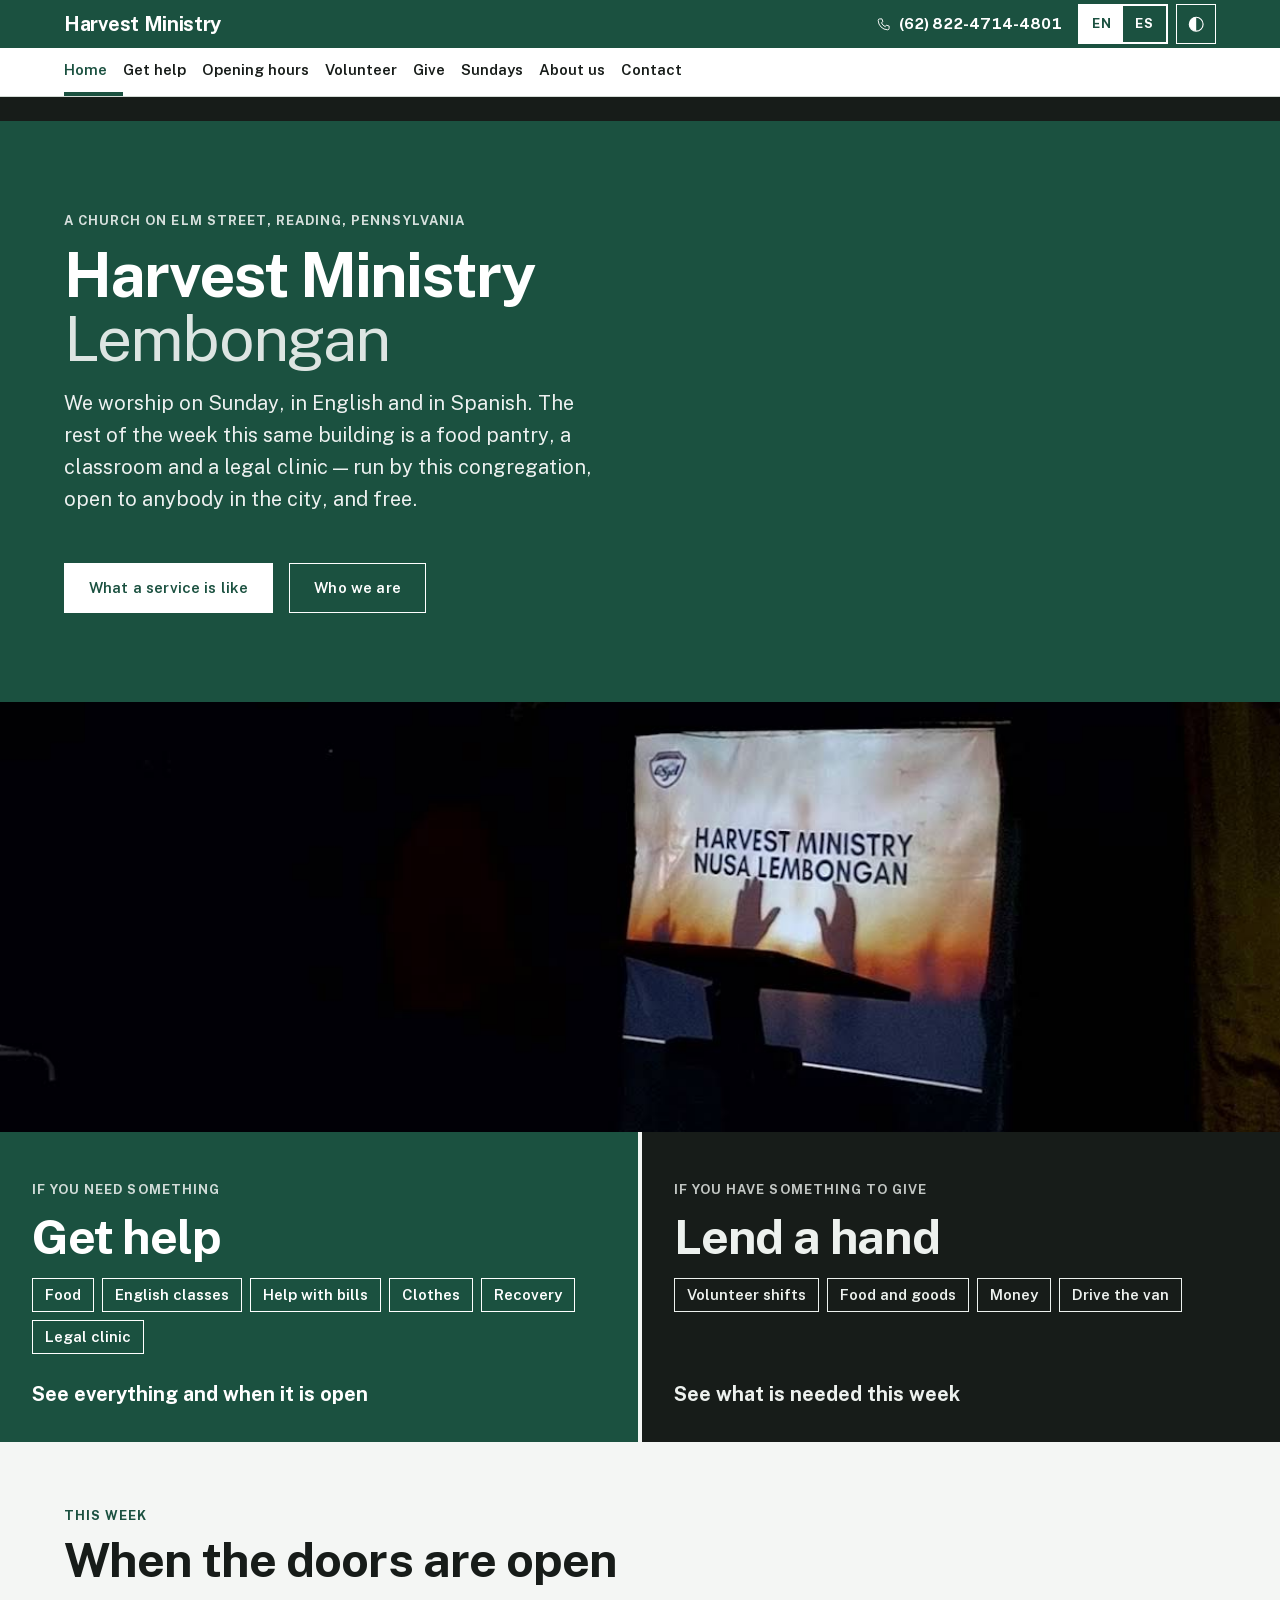
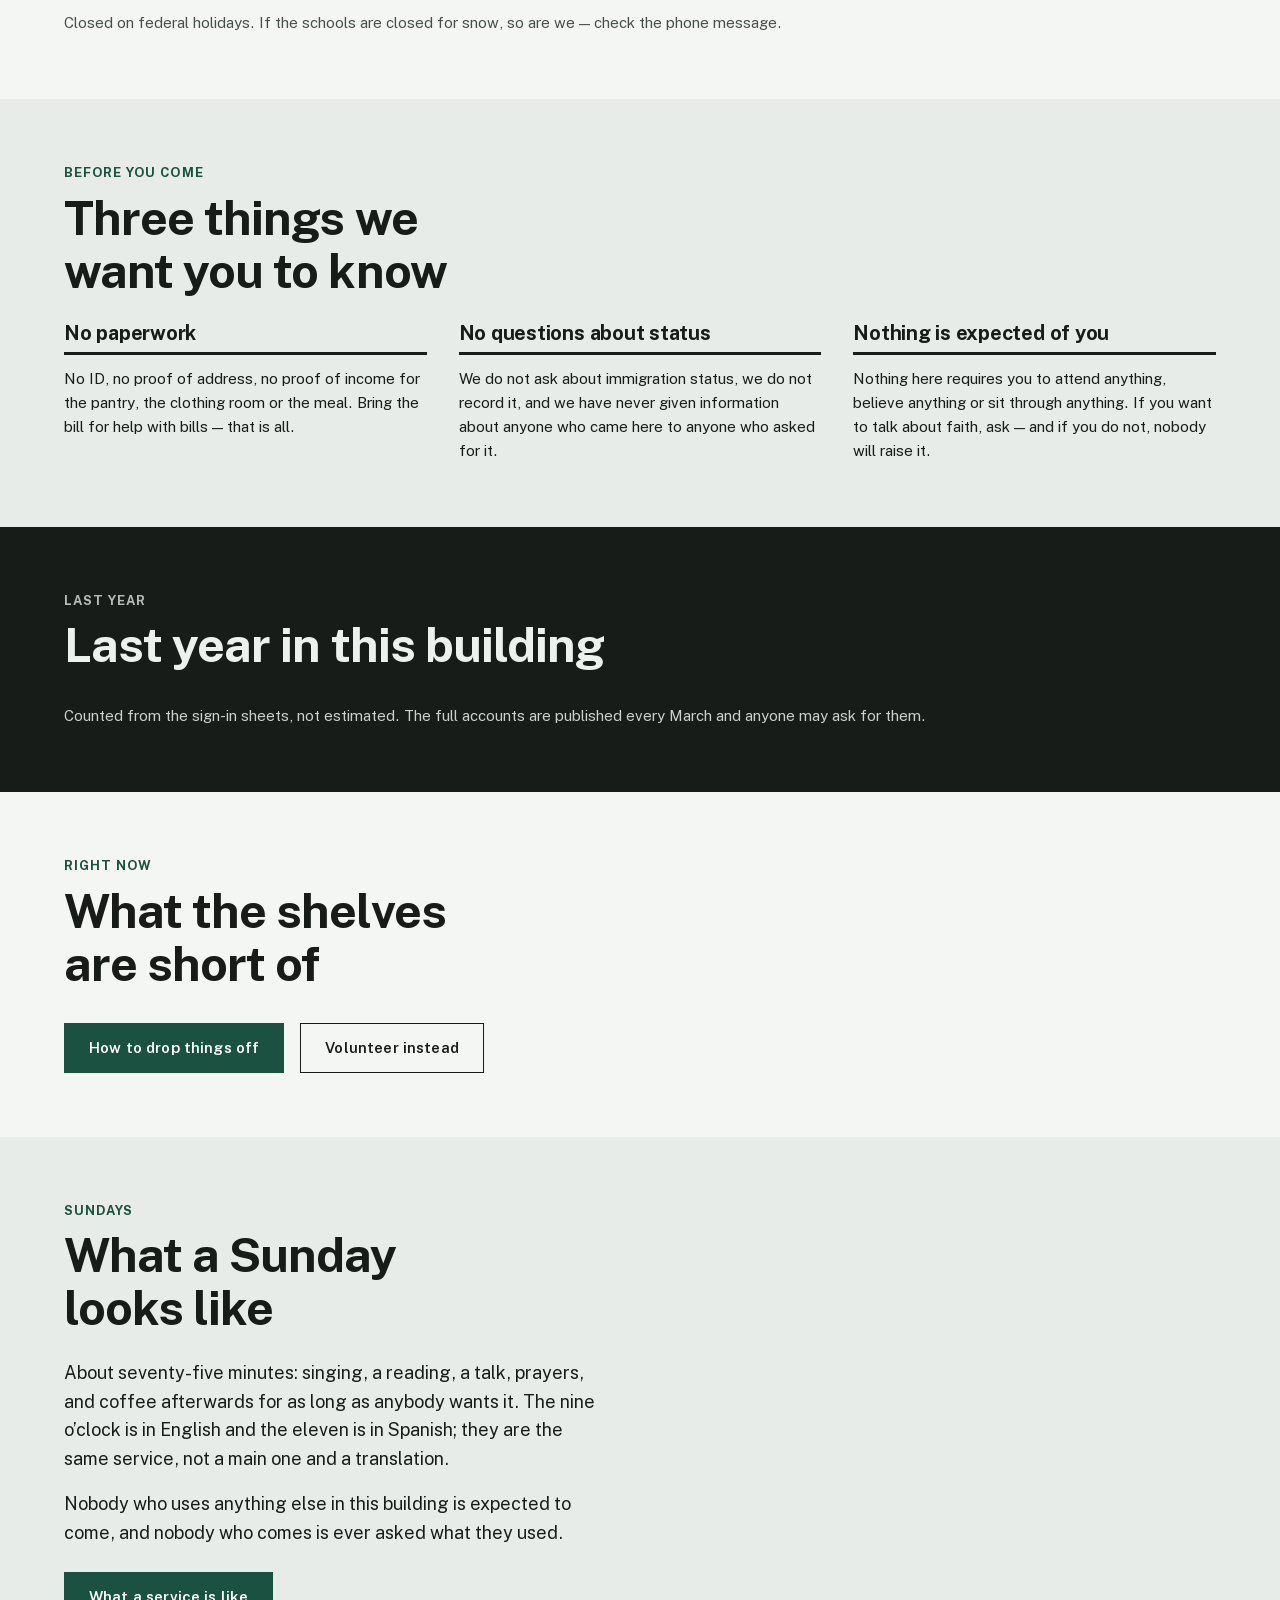
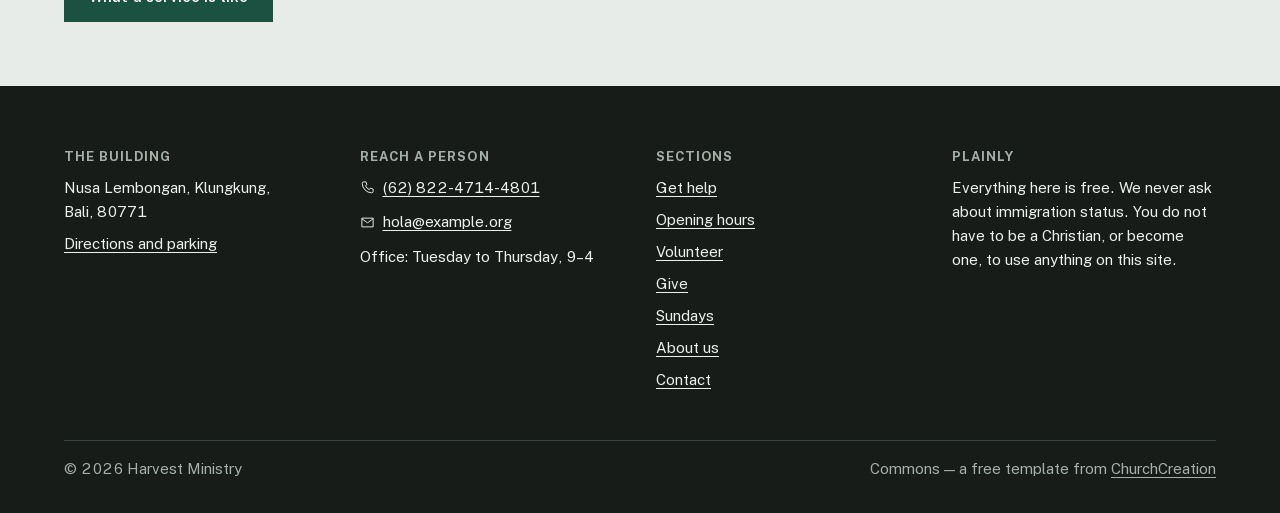
==== index.html @ 999eda3f "Add files via upload" ====
<!doctype html>
<html lang="en">
<head>
<meta charset="utf-8">
<meta name="viewport" content="width=device-width, initial-scale=1">
<title>Harvest Ministry, Reading PA — worship in Bahasa and English, and open all week</title>
<meta name="description" content="**A church in Nusa Lembongan, Bali, Indonesia.** Worship every Sunday at **8:00 PM**, in **Indonesian and English**. Throughout the week, we offer **English classes for children in Nusa Penida, recovery support, and emergency assistance**. **Who you are, where you come from, and whatever your background may be, you are welcome here. There are no labels, no judgments, and no barriers. Everyone is welcome.** ">

<link rel="preload" href="./core/fonts/publicsans-var.woff2" as="font" type="font/woff2" crossorigin>
<link rel="stylesheet" href="./core/css/fonts.css">
<link rel="stylesheet" href="./core/css/tokens.css">
<link rel="stylesheet" href="./core/css/civic.css">
<link rel="stylesheet" href="./core/css/base.css">
<link rel="stylesheet" href="./core/css/components.css">
<link rel="stylesheet" href="./core/css/motion.css">
<link rel="stylesheet" href="assets/template.css">

<script type="module">
  const t = localStorage.getItem('theme');
  if (t) document.documentElement.dataset.theme = t;
  const l = localStorage.getItem('lang');
  if (l) document.documentElement.lang = l;
</script>
</head>

<body>
<a class="skip-link" href="#main" data-en="Skip to content" data-es="Ir al contenido">Skip to content</a>
<svg class="icon-sprite" aria-hidden="true" focusable="false" width="0" height="0">
  <symbol id="i-contrast" viewBox="0 0 24 24"><circle cx="12" cy="12" r="9"/><path d="M12 3a9 9 0 0 0 0 18Z" fill="currentColor" stroke="none"/></symbol>
  <symbol id="i-menu" viewBox="0 0 24 24"><path d="M3 6h18M3 12h18M3 18h18"/></symbol>
  <symbol id="i-close" viewBox="0 0 24 24"><path d="M5 5l14 14M19 5L5 19"/></symbol>
  <symbol id="i-arrow-right" viewBox="0 0 24 24"><path d="M3 12h16M13 6l6 6-6 6"/></symbol>
  <symbol id="i-arrow-up-right" viewBox="0 0 24 24"><path d="M6 18L18 6M8 6h10v10"/></symbol>
  <symbol id="i-chevron-down" viewBox="0 0 24 24"><path d="M4 9l8 7 8-7"/></symbol>
  <symbol id="i-external" viewBox="0 0 24 24"><path d="M14 4h6v6M20 4L11 13M18 14v6H4V6h6"/></symbol>
  <symbol id="i-pin" viewBox="0 0 24 24"><path d="M12 21s7-6.4 7-11a7 7 0 1 0-14 0c0 4.6 7 11 7 11Z"/><circle cx="12" cy="10" r="2.5"/></symbol>
  <symbol id="i-phone" viewBox="0 0 24 24"><path d="M6 3h3.5L11 7.5 8.6 9.2a12.5 12.5 0 0 0 6.2 6.2L16.5 13l4.5 1.5V18a2.5 2.5 0 0 1-2.5 2.5A15.5 15.5 0 0 1 3.5 5.5 2.5 2.5 0 0 1 6 3Z"/></symbol>
  <symbol id="i-mail" viewBox="0 0 24 24"><path d="M3 5h18v14H3zM3 6l9 6.5L21 6"/></symbol>
  <symbol id="i-clock" viewBox="0 0 24 24"><circle cx="12" cy="12" r="9"/><path d="M12 6.5V12l4 2.5"/></symbol>
  <symbol id="i-calendar" viewBox="0 0 24 24"><path d="M4 6h16v15H4zM4 10.5h16M8.5 3v4M15.5 3v4"/></symbol>
  <symbol id="i-print" viewBox="0 0 24 24"><path d="M7 8V3h10v5M4 8h16v8h-3M7 16H4M7 13h10v8H7z"/></symbol>
  <symbol id="i-play" viewBox="0 0 24 24"><path d="M7 4l13 8-13 8Z"/></symbol>
  <symbol id="i-download" viewBox="0 0 24 24"><path d="M12 3v12M7 11l5 5 5-5M3 21h18"/></symbol>
  <symbol id="i-coin" viewBox="0 0 24 24"><path d="M2.5 7h19v10h-19z"/><circle cx="12" cy="12" r="2.6"/><path d="M5.5 7v10M18.5 7v10"/></symbol>
  <symbol id="i-book" viewBox="0 0 24 24"><path d="M12 6v15M12 6a5 5 0 0 0-5-3H3v15h4a5 5 0 0 1 5 3 5 5 0 0 1 5-3h4V3h-4a5 5 0 0 0-5 3Z"/></symbol>
  <symbol id="i-note" viewBox="0 0 24 24"><path d="M9 17V4l11-2v13"/><ellipse cx="6" cy="17.5" rx="3" ry="2.5"/><ellipse cx="17" cy="15.5" rx="3" ry="2.5"/></symbol>
</svg>

<!-- ── The masthead ──────────────────────────────────────────────────────
     A painted sign in two tiers. The top one is the building — name, phone,
     language. A phone number in the header is not decoration here: a lot of
     the people this church serves would rather ring than read. -->
<header class="masthead">
  <div class="masthead__bar">
    <div class="frame">
      <a class="masthead__name" href="index.html" data-church="name">Commons Church</a>
      <div class="masthead__tools">
        <a class="masthead__phone" href="#" data-church-href="@tel">
          <svg class="icon" aria-hidden="true" focusable="false"><use href="#i-phone"/></svg><span data-church="phone">&nbsp;</span>
        </a>
        <div class="lang-toggle" role="group" aria-label="Language / Idioma">
          <button type="button" data-lang="en" aria-pressed="true">EN</button>
          <button type="button" data-lang="es" aria-pressed="false">ES</button>
        </div>
        <button class="theme-toggle" type="button" aria-label="Switch theme"><svg class="icon" aria-hidden="true" focusable="false"><use href="#i-contrast"/></svg></button>
      </div>
    </div>
  </div>

  <nav class="wayfinder" aria-label="Sections">
    <div class="frame">
      <button class="wayfinder-toggle" type="button" aria-expanded="false">
        <svg class="icon icon--menu" aria-hidden="true" focusable="false"><use href="#i-menu"/></svg><svg class="icon icon--close" aria-hidden="true" focusable="false"><use href="#i-close"/></svg>
        <span data-en="Menu" data-es="Menú">Menu</span>
      </button>
      <ul>
        <li><a href="index.html" data-en="Home" data-es="Inicio">Home</a></li>
        <li><a href="help.html" data-en="Get help" data-es="Buscar ayuda">Get help</a></li>
        <li><a href="timetable.html" data-en="Opening hours" data-es="Horarios">Opening hours</a></li>
        <li><a href="volunteer.html" data-en="Volunteer" data-es="Voluntariado">Volunteer</a></li>
        <li><a href="give.html" data-en="Give" data-es="Donar">Give</a></li>
        <li><a href="sundays.html" data-en="Sundays" data-es="Domingos">Sundays</a></li>
        <li><a href="about.html" data-en="About us" data-es="Sobre nosotros">About us</a></li>
        <li><a href="contact.html" data-en="Contact" data-es="Contacto">Contact</a></li>
      </ul>
    </div>
  </nav>
</header>

<!-- The live board: what is open, right now, in the church's own timezone. -->
<div class="status">
  <div class="frame" data-status></div>
</div>

<main id="main">

  <!-- ── The board at the gate ────────────────────────────────────────────
       The name, where it is, and when it worships, at the size of a painted
       sign. Both languages are shown at once rather than one behind a switch:
       a bilingual congregation's board carries both names, and setting the
       second at 70% would be a statement about whose church it is. -->
  <section class="noticeboard">
    <div class="frame">
      <div class="noticeboard__say">
      <p class="noticeboard__kicker" data-en="A church on Elm Street, Reading, Pennsylvania" data-es="Una iglesia en Elm Street, Reading, Pensilvania">A church on Elm Street, Reading, Pennsylvania</p>
      <h1 class="noticeboard__name">
        <span data-church="name">Commons Church</span>
        <span class="noticeboard__also" data-church="nameEs">Iglesia Commons</span>
      </h1>
      <p class="noticeboard__where" data-en="We worship on Sunday, in English and in Spanish. The rest of the week this same building is a food pantry, a classroom and a legal clinic — run by this congregation, open to anybody in the city, and free." data-es="Adoramos los domingos, en inglés y en español. El resto de la semana este mismo edificio es una despensa, un aula y una clínica legal: a cargo de esta congregación, abierto a cualquier persona de la ciudad y gratuito.">We worship on Sunday, in English and in Spanish. The rest of the week this same building is a food pantry, a classroom and a legal clinic — run by this congregation, open to anybody in the city, and free.</p>
      <p class="noticeboard__acts row">
        <a class="btn" href="sundays.html" data-en="What a service is like" data-es="Cómo es un culto">What a service is like</a>
        <a class="btn btn--ghost" href="about.html" data-en="Who we are" data-es="Quiénes somos">Who we are</a>
      </p>
      </div>
      <div data-board></div>
    </div>
  </section>

  <!-- The building itself, letterbox, no text over it. It is here because the
       template had no photograph anywhere and read as a government form. -->
  <picture class="frieze">
    <source type="image/avif" srcset="assets/img/frieze.avif">
    <img src="assets/img/frieze.jpg" data-slot="frieze" width="2000" height="520" fetchpriority="high"
         alt="A red-and-white church with a steeple on a town street corner">
  </picture>

  <div class="doorways">
    <a class="door door--help" href="help.html">
      <span class="door__eyebrow" data-en="If you need something" data-es="Si necesita algo">If you need something</span>
      <span class="door__title" data-en="Get help" data-es="Buscar ayuda">Get help</span>
      <ul class="door__list">
        <li data-en="Food" data-es="Comida">Food</li>
        <li data-en="English classes" data-es="Clases de inglés">English classes</li>
        <li data-en="Help with bills" data-es="Ayuda con facturas">Help with bills</li>
        <li data-en="Clothes" data-es="Ropa">Clothes</li>
        <li data-en="Recovery" data-es="Recuperación">Recovery</li>
        <li data-en="Legal clinic" data-es="Clínica legal">Legal clinic</li>
      </ul>
      <span class="door__go" data-en="See everything and when it is open" data-es="Ver todo y sus horarios">See everything and when it is open</span>
    </a>

    <a class="door door--give" href="volunteer.html">
      <span class="door__eyebrow" data-en="If you have something to give" data-es="Si tiene algo que dar">If you have something to give</span>
      <span class="door__title" data-en="Lend a hand" data-es="Echar una mano">Lend a hand</span>
      <ul class="door__list">
        <li data-en="Volunteer shifts" data-es="Turnos de voluntariado">Volunteer shifts</li>
        <li data-en="Food and goods" data-es="Comida y artículos">Food and goods</li>
        <li data-en="Money" data-es="Dinero">Money</li>
        <li data-en="Drive the van" data-es="Conducir la camioneta">Drive the van</li>
      </ul>
      <span class="door__go" data-en="See what is needed this week" data-es="Ver qué se necesita esta semana">See what is needed this week</span>
    </a>
  </div>

  <section class="band" data-reveal>
    <div class="frame">
      <p class="band__label" data-en="This week" data-es="Esta semana">This week</p>
      <h2 class="band__title" data-en="When the doors are open" data-es="Cuándo abrimos">When the doors are open</h2>
      <div data-timetable></div>
      <p style="margin-block-start:var(--s-5);font-size:var(--t-sm);color:var(--fg-muted)"
         data-en="Closed on federal holidays. If the schools are closed for snow, so are we — check the phone message." data-es="Cerrado en días feriados federales. Si las escuelas cierran por nieve, nosotros también; escuche el mensaje del teléfono.">Closed on federal holidays. If the schools are closed for snow, so are we — check the phone message.</p>
    </div>
  </section>

  <section class="band band--tint" data-reveal>
    <div class="frame">
      <p class="band__label" data-en="Before you come" data-es="Antes de venir">Before you come</p>
      <h2 class="band__title" data-en="Three things we want you to know" data-es="Tres cosas que queremos que sepa">Three things we want you to know</h2>
      <div class="plainly">
        <div>
          <h3 data-en="No paperwork" data-es="Sin papeleo">No paperwork</h3>
          <p data-en="No ID, no proof of address, no proof of income for the pantry, the clothing room or the meal. Bring the bill for help with bills — that is all." data-es="Sin identificación, sin comprobante de domicilio ni de ingresos para la despensa, el ropero o la cena. Para ayuda con facturas, traiga la factura; eso es todo.">No ID, no proof of address, no proof of income for the pantry, the clothing room or the meal. Bring the bill for help with bills — that is all.</p>
        </div>
        <div>
          <h3 data-en="No questions about status" data-es="No preguntamos por el estatus">No questions about status</h3>
          <p data-en="We do not ask about immigration status, we do not record it, and we have never given information about anyone who came here to anyone who asked for it." data-es="No preguntamos por el estatus migratorio, no lo registramos y nunca hemos dado información sobre quien viene aquí a nadie que la haya pedido.">We do not ask about immigration status, we do not record it, and we have never given information about anyone who came here to anyone who asked for it.</p>
        </div>
        <div>
          <h3 data-en="Nothing is expected of you" data-es="No se espera nada de usted">Nothing is expected of you</h3>
          <p data-en="Nothing here requires you to attend anything, believe anything or sit through anything. If you want to talk about faith, ask — and if you do not, nobody will raise it." data-es="Nada de esto exige asistir a nada, creer nada ni aguantar nada. Si quiere hablar de fe, pregunte; y si no, nadie lo mencionará.">Nothing here requires you to attend anything, believe anything or sit through anything. If you want to talk about faith, ask — and if you do not, nobody will raise it.</p>
        </div>
      </div>
    </div>
  </section>

  <section class="band band--ink" data-reveal>
    <div class="frame">
      <p class="band__label" data-en="Last year" data-es="El año pasado">Last year</p>
      <h2 class="band__title" data-en="Last year in this building" data-es="El año pasado en este edificio">Last year in this building</h2>
      <div data-impact></div>
      <p style="margin-block-start:var(--s-6);opacity:.85;font-size:var(--t-sm)"
         data-en="Counted from the sign-in sheets, not estimated. The full accounts are published every March and anyone may ask for them." data-es="Contado con las hojas de registro, no estimado. Las cuentas completas se publican cada marzo y cualquiera puede pedirlas.">Counted from the sign-in sheets, not estimated. The full accounts are published every March and anyone may ask for them.</p>
    </div>
  </section>

  <section class="band" data-reveal>
    <div class="frame">
      <p class="band__label" data-en="Right now" data-es="Ahora mismo">Right now</p>
      <h2 class="band__title" data-en="What the shelves are short of" data-es="Lo que falta en los estantes">What the shelves are short of</h2>
      <div data-needs></div>
      <p class="row" style="margin-block-start:var(--s-6)">
        <a class="btn" href="give.html" data-en="How to drop things off" data-es="Cómo entregar donaciones">How to drop things off</a>
        <a class="btn btn--ghost" href="volunteer.html" data-en="Volunteer instead" data-es="Ser voluntario">Volunteer instead</a>
      </p>
    </div>
  </section>

  <section class="band band--tint" data-reveal>
    <div class="frame">
      <div class="helpdesk">
        <div>
          <p class="band__label" data-en="Sundays" data-es="Domingos">Sundays</p>
          <h2 class="band__title" data-en="What a Sunday looks like" data-es="Cómo es un domingo">What a Sunday looks like</h2>
          <p data-en="About seventy-five minutes: singing, a reading, a talk, prayers, and coffee afterwards for as long as anybody wants it. The nine o’clock is in English and the eleven is in Spanish; they are the same service, not a main one and a translation." data-es="Unos setenta y cinco minutos: cantos, una lectura, una prédica, oraciones y café después, todo el tiempo que haga falta. El de las nueve es en inglés y el de las once en español; son el mismo culto, no uno principal y una traducción.">About seventy-five minutes: singing, a reading, a talk, prayers, and coffee afterwards for as long as anybody wants it. The nine o&rsquo;clock is in English and the eleven is in Spanish; they are the same service, not a main one and a translation.</p>
          <p style="margin-block-start:var(--s-4)" data-en="Nobody who uses anything else in this building is expected to come, and nobody who comes is ever asked what they used." data-es="No se espera que quien usa los demás servicios de este edificio venga, y a quien viene nunca se le pregunta qué servicios usó.">Nobody who uses anything else in this building is expected to come, and nobody who comes is ever asked what they used.</p>
          <p style="margin-block-start:var(--s-5)">
            <a class="btn" href="sundays.html" data-en="What a service is like" data-es="Cómo es un culto">What a service is like</a>
          </p>
        </div>
        <div>
          <div data-services></div>
        </div>
      </div>
    </div>
  </section>

</main>

<footer class="signoff">
  <div class="frame">
    <div class="signoff__grid">
      <div>
        <h2 data-en="The building" data-es="El edificio">The building</h2>
        <p data-church="@address">&nbsp;</p>
        <p style="margin-block-start:var(--s-2)">
          <a class="with-icon" href="#" data-church-href="@maps" data-en="Directions and parking" data-es="Cómo llegar y estacionamiento">Directions and parking</a>
        </p>
      </div>
      <div>
        <h2 data-en="Reach a person" data-es="Hablar con alguien">Reach a person</h2>
        <ul>
          <li><a class="with-icon" href="#" data-church-href="@tel"><svg class="icon" aria-hidden="true" focusable="false"><use href="#i-phone"/></svg><span data-church="phone">&nbsp;</span></a></li>
          <li><a class="with-icon" href="#" data-church-href="@email"><svg class="icon" aria-hidden="true" focusable="false"><use href="#i-mail"/></svg><span data-church="email">&nbsp;</span></a></li>
          <li data-en="Office: Tuesday to Thursday, 9–4" data-es="Oficina: martes a jueves, 9–4">Office: Tuesday to Thursday, 9–4</li>
        </ul>
      </div>
      <div>
        <h2 data-en="Sections" data-es="Secciones">Sections</h2>
        <ul>
          <li><a href="help.html" data-en="Get help" data-es="Buscar ayuda">Get help</a></li>
          <li><a href="timetable.html" data-en="Opening hours" data-es="Horarios">Opening hours</a></li>
          <li><a href="volunteer.html" data-en="Volunteer" data-es="Voluntariado">Volunteer</a></li>
          <li><a href="give.html" data-en="Give" data-es="Donar">Give</a></li>
          <li><a href="sundays.html" data-en="Sundays" data-es="Domingos">Sundays</a></li>
          <li><a href="about.html" data-en="About us" data-es="Sobre nosotros">About us</a></li>
          <li><a href="contact.html" data-en="Contact" data-es="Contacto">Contact</a></li>
        </ul>
      </div>
      <div>
        <h2 data-en="Plainly" data-es="Con claridad">Plainly</h2>
        <p data-en="Everything here is free. We never ask about immigration status. You do not have to be a Christian, or become one, to use anything on this site." data-es="Todo aquí es gratuito. Nunca preguntamos por el estatus migratorio. No hace falta ser cristiano, ni llegar a serlo, para usar nada de lo que ofrecemos.">Everything here is free. We never ask about immigration status. You do not have to be a Christian, or become one, to use anything on this site.</p>
      </div>
    </div>

    <p class="signoff__note">
      <span>&copy; <span data-church="@year">2026</span> <span data-church="name">&nbsp;</span></span>
      <span>Commons — <span data-en="a free template from" data-es="una plantilla gratuita de">a free template from</span>
        <a href="https://churchcreation.com/templates/commons/">ChurchCreation</a></span>
    </p>
  </div>
</footer>

<script type="module">
  import { loadConfig, hydrate } from './core/js/config.js';
  import { injectSchema } from './core/js/schema.js';
  import { initTheme, initCurrentPage } from './core/js/ui.js';
  import { initReveal } from './core/js/reveal.js';
  import { initCommons } from './assets/commons.js';

  const config = await loadConfig();
  hydrate(config);
  injectSchema(config);
  initTheme();
  initCurrentPage('.wayfinder a');
  initCommons(config);
  initReveal();
</script>
</body>
</html>
---- core/css/fonts.css ----
/* Self-hosted Latin subsets — no CDN, no third-party request, no tracking.
   EB Garamond · Vollkorn · Archivo Narrow · Public Sans · Libre Caslon Display · Libre Franklin · Bitter · Source Sans 3 · Cormorant Garamond · Cinzel · Newsreader · Instrument Serif — all SIL OFL 1.1.
   Regenerate with: node build/fetch-fonts.mjs */

@font-face {
  font-family: "Public Sans";
  font-style: normal;
  font-weight: 400 700;
  font-display: swap;
  src: url("../fonts/publicsans-var.woff2") format("woff2");
  unicode-range: U+0000-00FF, U+0131, U+0152-0153, U+02BB-02BC, U+02C6, U+02DA,
    U+02DC, U+0304, U+0308, U+0329, U+2000-206F, U+2074, U+20AC, U+2122, U+2191,
    U+2193, U+2212, U+2215, U+FEFF, U+FFFD;
}
---- core/css/tokens.css ----
/* ═══════════════════════════════════════════════════════════════════════════
   TOKENS — the whole design system's vocabulary.

   Every template reads from these. A family stylesheet (families/*.css) may
   override the type and neutral tokens; nothing else should.

   Colour comes from church materials — pigment, glass, gold leaf, lead came —
   not from a UI kit. There are no gradients in this system, anywhere.
   ═══════════════════════════════════════════════════════════════════════════ */

:root {
  /* ── The liturgical five ────────────────────────────────────────────────
     Canonical colours of the Western church year. Verified against the
     Episcopal Church and USCCB guidance. These are the accent set; a
     non-liturgical template simply uses one of them as a static brand colour. */
  --lit-violet:  #5B3E7E;  /* Advent, Lent                      */
  --lit-sarum:   #2E4A7D;  /* Advent, where Sarum use is kept   */
  --lit-gold:    #74580E;  /* Christmas, Easter (white & gold)  */
  --lit-green:   #3D6647;  /* Ordinary Time, Epiphany           */
  --lit-oxblood: #93251F;  /* Holy Week, Pentecost, martyrs     */
  --lit-unbleached: #B8A98C; /* Lenten array, where used        */

  /* ── Neutrals ───────────────────────────────────────────────────────────
     Biased toward violet so they read as chosen rather than inherited.
     Named for what they are: limewashed plaster and the lead came of a window. */
  --plaster-100: #F6F5F8;
  --plaster-200: #EDEBF0;
  --plaster-300: #E1DEE6;
  --plaster-400: #C9C5D1;
  --lead-600:    #66626F;
  --lead-700:    #403C49;
  --lead-800:    #201D26;
  --lead-900:    #16141A;
  --ink:         #1C1A20;

  /* ── Semantic surface tokens (theme-aware; see below) ───────────────── */
  --bg:          var(--plaster-200);
  --bg-raised:   #FFFFFF;
  --bg-sunken:   var(--plaster-300);
  --fg:          var(--ink);
  --fg-muted:    var(--lead-600);
  --line:        var(--plaster-400);
  --line-strong: var(--lead-700);

  /* ── The inverted ground ────────────────────────────────────────────────
     A page that never changes ground reads as one long band however well it is
     set. These are the tokens a family uses to cut a section against the rest
     of the page — and each family picks its own values, because a black band
     is right for a broadside and wrong for a psalter. Naming them here is what
     lets the section variants be written once. */
  --bg-invert:     var(--lead-900);
  --fg-invert:     var(--plaster-100);
  --line-invert:   #3A3543;
  --muted-invert:  #A9A3B4;

  /* ── Accent ─────────────────────────────────────────────────────────────
     `--accent` is the single colour a template themes on. In liturgical
     templates liturgy.css rewrites it per season; elsewhere the family sets it. */
  --accent:      var(--lit-green);
  --accent-fg:   #FFFFFF;   /* text on an --accent ground */
  --accent-weak: color-mix(in srgb, var(--accent) 10%, var(--bg));

  /* ── Type ───────────────────────────────────────────────────────────────
     Families override --font-display and --font-body. --font-ui is Public Sans
     everywhere: labels, buttons, tabular data. */
  --font-display: "EB Garamond", Georgia, "Times New Roman", serif;
  --font-body:    "EB Garamond", Georgia, "Times New Roman", serif;
  --font-ui:      "Public Sans", ui-sans-serif, -apple-system, "Segoe UI", sans-serif;
  --font-mono:    ui-monospace, "SF Mono", SFMono-Regular, Menlo, monospace;

  /* Modular scale, 1.25 (major third). Fluid where it earns it. */
  --t-xs:   0.78rem;
  --t-sm:   0.875rem;
  --t-base: 1.0625rem;
  --t-md:   1.2rem;
  --t-lg:   clamp(1.35rem, 1.1rem + 1vw,   1.65rem);
  --t-xl:   clamp(1.7rem,  1.3rem + 1.8vw, 2.3rem);
  --t-2xl:  clamp(2.1rem,  1.5rem + 2.8vw, 3.1rem);
  --t-3xl:  clamp(2.6rem,  1.7rem + 4.2vw, 4.4rem);

  --leading-tight: 1.12;
  --leading-snug:  1.34;
  --leading-body:  1.62;

  --tracking-label: 0.14em;

  /* ── Space — 4px base, named by use not by number ──────────────────── */
  --s-1:  0.25rem;
  --s-2:  0.5rem;
  --s-3:  0.75rem;
  --s-4:  1rem;
  --s-5:  1.5rem;
  --s-6:  2rem;
  --s-7:  3rem;
  --s-8:  4rem;
  --s-9:  6rem;
  --s-10: 8rem;

  /* ── Measure & page ─────────────────────────────────────────────────── */
  --measure:      36rem;   /* ~66 characters at --t-base */
  --measure-wide: 52rem;
  --page:         72rem;
  --gutter:       clamp(1.25rem, 5vw, 3rem);

  /* ── Form ───────────────────────────────────────────────────────────────
     Radii are near-zero by default: stained glass and letterpress have hard
     edges. --radius-arch is the one exception and it is a real arch, not a
     rounded corner — families opt into a Romanesque or Gothic profile. */
  --radius:       2px;
  --radius-arch:  50% 50% var(--radius) var(--radius) / 42% 42% 0 0;

  --border:       1px solid var(--line);
  --border-strong: 1px solid var(--line-strong);

  /* Shadow is used for elevation only, never for decoration. */
  --shadow: 0 1px 2px color-mix(in srgb, var(--ink) 8%, transparent);

  --focus: 2px solid var(--accent);
  --focus-offset: 3px;

  --transition: 180ms cubic-bezier(0.4, 0, 0.2, 1);
}

/* ── Dark theme ─────────────────────────────────────────────────────────────
   Not an inversion. The ground becomes lead came and the liturgical colours
   are lifted to hold their hue against it; --accent-fg flips to near-black so
   text on a gold or green ground stays legible. */
@media (prefers-color-scheme: dark) {
  :root {
    --bg:          var(--lead-900);
    --bg-raised:   var(--lead-800);
    --bg-sunken:   #100E14;
    --fg:          #E7E4EC;
    --fg-muted:    #948FA0;
    --line:        #332E3C;
    --line-strong: #4B4456;

    --lit-violet:  #9A7BC4;
    --lit-sarum:   #6D8FCC;
    --lit-gold:    #D4A93A;
    --lit-green:   #6FA37C;
    --lit-oxblood: #D1584F;
    --lit-unbleached: #CBBB9C;

    --accent-fg:   #14121A;
    --shadow: 0 1px 2px rgb(0 0 0 / 0.5);
  }
}

:root[data-theme="dark"] {
  --bg:          var(--lead-900);
  --bg-raised:   var(--lead-800);
  --bg-sunken:   #100E14;
  --fg:          #E7E4EC;
  --fg-muted:    #948FA0;
  --line:        #332E3C;
  --line-strong: #4B4456;

  --lit-violet:  #9A7BC4;
  --lit-sarum:   #6D8FCC;
  --lit-gold:    #D4A93A;
  --lit-green:   #6FA37C;
  --lit-oxblood: #D1584F;
  --lit-unbleached: #CBBB9C;

  --accent-fg:   #14121A;
  --shadow: 0 1px 2px rgb(0 0 0 / 0.5);
}

:root[data-theme="light"] {
  --bg:          var(--plaster-200);
  --bg-raised:   #FFFFFF;
  --bg-sunken:   var(--plaster-300);
  --fg:          var(--ink);
  --fg-muted:    var(--lead-600);
  --line:        var(--plaster-400);
  --line-strong: var(--lead-700);

  --lit-violet:  #5B3E7E;
  --lit-sarum:   #2E4A7D;
  --lit-gold:    #74580E;
  --lit-green:   #3D6647;
  --lit-oxblood: #93251F;
  --lit-unbleached: #B8A98C;

  --accent-fg:   #FFFFFF;
  --shadow: 0 1px 2px color-mix(in srgb, var(--ink) 8%, transparent);
}
---- core/css/civic.css ----
/* ═══════════════════════════════════════════════════════════════════════════
   FAMILY — CIVIC
   Food banks · ESL · recovery · benevolence · bilingual congregations · schools

   Built from what these churches' websites actually are, not from what a
   church website is assumed to be. Church Community Services in Elkhart, the
   clearest real example, navigates like a social-services agency: Programs ·
   Hours · Resources · Volunteer · Donate · En español — with a complete parallel
   Spanish menu. Watermark runs "Care and Recovery" and "Watermark en Español"
   in its primary nav. Ethos runs a "Care Center / Centro de Cuidado". Capitol
   Hill Baptist puts Accessibility in the nav.

   The first version of this family took that research too far. It concluded
   that WORSHIP HAS A PAGE AND IS NOT THE FRONT PAGE, and shipped a homepage
   that opened on "Get help / Lend a hand", carried no photograph at all, and
   mentioned the church once, near the bottom, under the heading "There is a
   church here too". It was a well-built social-services website. It was not
   recognisably a church, which is fatal for a template that has to be picked
   off a page of thumbnails by someone searching for a church template.

   Corrected premise: this family serves churches whose front door is their
   outreach, so the homepage does BOTH, in this order —

       who we are and when we worship,   (the noticeboard)
       then what is open right now and how to get it,
       in both languages, above the fold.

   The two doorways and the live opening-hours board survive intact; they are
   still the best thing here. They now sit under a church instead of instead
   of one.

   The visual language is CIVIC WAYFINDING — municipal enamel signage, transit
   boards, library and public-health notices. Public Sans throughout (it is
   literally the US federal typeface), solid colour blocks rather than cards,
   status by colour AND by word, and the largest legible type this system has.
   Nothing here is decorative; every block is a sign.

   Explicitly not: the cathedral chrome, the broadside, the bound book, hero
   photographs with scrims, gradients, rounded cards, or the warm off-white
   ground that three of the four families accidentally shared.
   ═══════════════════════════════════════════════════════════════════════════ */

:root {
  /* One face, the whole way down. A public notice is not the place to be
     showing off a second typeface. */
  --font-display: "Public Sans", ui-sans-serif, -apple-system, "Segoe UI", sans-serif;
  --font-body:    "Public Sans", ui-sans-serif, -apple-system, "Segoe UI", sans-serif;

  /* A faintly green-grey ground — the colour of institutional paint and
     enamel signage. Measurably a different hue from the other three families
     (violet stone 264°, bleached paper ~60°, newsprint 40°); this sits at
     ~120°, so no two families read as the same surface. */
  --slate-050: #FFFFFF;
  --slate-100: #F4F6F4;
  --slate-200: #E7ECE8;
  --slate-300: #D3DBD5;
  --slate-700: #46504A;
  --slate-900: #171C19;

  /* Vitreous enamel green — the colour of old street signs and park boards.
     Deep enough to carry white type at any size. */
  --enamel:  #1B5140;
  --signal:  #A3261D;   /* closed, urgent, "do not"          */
  --caution: #7A5300;   /* closing soon, limited, waitlist    */

  --bg:          var(--slate-100);
  --bg-raised:   var(--slate-050);
  --bg-sunken:   var(--slate-200);
  --fg:          var(--slate-900);
  --fg-muted:    var(--slate-700);
  --line:        var(--slate-300);
  --line-strong: var(--slate-900);

  --bg-invert:    var(--slate-900);
  --fg-invert:    #EDF1EE;
  --line-invert:  #3A443E;
  --muted-invert: #A6B0A9;

  --accent:      var(--enamel);
  --accent-fg:   #FFFFFF;

  /* Bigger than the rest of the system, on purpose. This family is read by
     people in a hurry, in a car park, on a cracked phone screen, sometimes in
     their second language. */
  --t-xs:   0.8125rem;
  --t-sm:   0.9375rem;
  --t-base: 1.125rem;
  --t-md:   1.25rem;
  --t-lg:   clamp(1.4rem,  1.15rem + 1vw,   1.75rem);
  --t-xl:   clamp(1.7rem,  1.35rem + 1.6vw, 2.3rem);
  --t-2xl:  clamp(2.1rem,  1.6rem + 2.4vw, 3rem);
  --t-3xl:  clamp(2.5rem,  1.8rem + 3.4vw, 3.9rem);

  --leading-tight: 1.1;
  --leading-snug:  1.32;
  --leading-body:  1.6;
  --tracking-label: 0.08em;

  --measure:      34rem;
  --measure-wide: 48rem;
  --frame:        78rem;     /* wider than the others: this is a board, not a page */
  --gutter:       clamp(1.25rem, 4vw, 3rem);

  /* Signage has square corners and no shadows; it is painted metal. */
  --radius:      0;
  --radius-arch: 0;
  --shadow:      none;

  --hair:   1px solid var(--line);
  --rule:   3px solid var(--fg);
  --border:        var(--hair);
  --border-strong: var(--rule);

  --focus: 3px solid var(--enamel);
  --focus-offset: 2px;
}

@media (prefers-color-scheme: dark) {
  :root {
    --slate-050: #1D231F;
    --slate-100: #141916;
    --slate-200: #101410;
    --slate-300: #333D36;
    --slate-700: #A3ADA6;
    --slate-900: #E9EFEA;

    --bg:          var(--slate-100);
    --bg-raised:   var(--slate-050);
    --bg-sunken:   var(--slate-200);
    --fg:          var(--slate-900);
    --fg-muted:    var(--slate-700);
    --line:        var(--slate-300);
    --line-strong: var(--slate-900);

    --enamel:  #6FBFA0;
    --signal:  #F0796C;
    --caution: #D9A93C;
    --accent-fg: #10150F;

    --bg-invert:    #EDF1EE;
    --fg-invert:    #141916;
    --line-invert:  #C4CEC7;
    --muted-invert: #4B554E;
  }
}

:root[data-theme="dark"] {
  --slate-050: #1D231F;
  --slate-100: #141916;
  --slate-200: #101410;
  --slate-300: #333D36;
  --slate-700: #A3ADA6;
  --slate-900: #E9EFEA;

  --bg:          var(--slate-100);
  --bg-raised:   var(--slate-050);
  --bg-sunken:   var(--slate-200);
  --fg:          var(--slate-900);
  --fg-muted:    var(--slate-700);
  --line:        var(--slate-300);
  --line-strong: var(--slate-900);

  --enamel:  #6FBFA0;
  --signal:  #F0796C;
  --caution: #D9A93C;
  --accent-fg: #10150F;

  --bg-invert:    #EDF1EE;
  --fg-invert:    #141916;
  --line-invert:  #C4CEC7;
  --muted-invert: #4B554E;
}

/* tokens.css declares :root[data-theme="light"] and outranks this file's plain
   :root, so an explicit switch to light has to restate the whole palette. */
:root[data-theme="light"] {
  --slate-050: #FFFFFF;
  --slate-100: #F4F6F4;
  --slate-200: #E7ECE8;
  --slate-300: #D3DBD5;
  --slate-700: #46504A;
  --slate-900: #171C19;

  --bg:          var(--slate-100);
  --bg-raised:   var(--slate-050);
  --bg-sunken:   var(--slate-200);
  --fg:          var(--slate-900);
  --fg-muted:    var(--slate-700);
  --line:        var(--slate-300);
  --line-strong: var(--slate-900);

  --enamel:  #1B5140;
  --signal:  #A3261D;
  --caution: #7A5300;
  --accent-fg: #FFFFFF;

  --bg-invert:    #171C19;
  --fg-invert:    #EDF1EE;
  --line-invert:  #3A443E;
  --muted-invert: #A6B0A9;
}

body { font-variant-numeric: tabular-nums; }

/* ───────────────────────────────────────────────────────────────────────────
   THE FRAME and THE BAND — this family's page skeleton.
   base.css loads after this file, so section rules must be class-qualified.
   ─────────────────────────────────────────────────────────────────────────── */
.frame {
  inline-size: 100%;
  max-inline-size: var(--frame);
  margin-inline: auto;
  padding-inline: var(--gutter);
}
.frame--narrow { max-inline-size: var(--measure-wide); }

.band { padding-block: var(--s-8); }

/* The same rule Plain arrived at the hard way: only two UNPAINTED bands in a
   row share a gap. Anything with its own ground has a visible edge and keeps
   its padding at both ends. */
.band:not(.band--solid):not(.band--ink):not(.band--tint)
  + .band:not(.band--solid):not(.band--ink):not(.band--tint) {
  padding-block-start: 0;
}

.band--tint  { background: var(--bg-sunken); }
.band--solid { background: var(--enamel); color: var(--accent-fg); }
.band--ink   { background: var(--bg-invert); color: var(--fg-invert); }

.band--solid a, .band--ink a { color: inherit; }
.band--solid .band__label { color: inherit; opacity: 0.82; }
.band--ink   .band__label { color: var(--fg-invert); opacity: 0.75; }

.band__label {
  font-size: var(--t-xs);
  font-weight: 700;
  text-transform: uppercase;
  letter-spacing: var(--tracking-label);
  color: var(--enamel);
}
.band__title {
  font-size: var(--t-2xl);
  font-weight: 700;
  letter-spacing: -0.02em;
  margin-block: var(--s-2) var(--s-5);
  max-inline-size: 20ch;
}
.band__lede {
  font-size: var(--t-md);
  color: var(--fg-muted);
  max-inline-size: var(--measure-wide);
  margin-block-end: var(--s-6);
}
.band--solid .band__lede, .band--ink .band__lede { color: inherit; opacity: 0.9; }

/* ───────────────────────────────────────────────────────────────────────────
   THE NOTICEBOARD — the board at the gate.

   Added after the first version of this family was rejected, and the verdict
   was right: it read as a county social-services website. It carried no
   photograph anywhere, its front page opened on "Get help / Lend a hand", and
   the only church on it was a band near the bottom headed "There is a church
   here too". Nobody searching for a free CHURCH template would download that.

   The diagnosis was in the research, not the craft. Church Community Services
   in Elkhart genuinely does navigate like an agency — but it is one outlier,
   and building it as the archetype rather than as one section of a normal
   church site is what produced a template with no church in it.

   So the board goes first: the name, where it is, and when it worships, set at
   the size of an actual painted sign. It is deliberately NOT the split
   panel-and-photograph hero — that belongs to Hospitality, and repeating it
   here would make two families one design. A sign is full width, and the
   building goes underneath it as a strip, the way you see the board before you
   see the door.
   ─────────────────────────────────────────────────────────────────────────── */
.noticeboard {
  background: var(--enamel);
  color: var(--accent-fg);
  padding-block: clamp(var(--s-7), 7vw, var(--s-9));
}
.noticeboard__kicker {
  font-size: var(--t-xs);
  font-weight: 700;
  text-transform: uppercase;
  letter-spacing: var(--tracking-label);
  opacity: 0.82;
}
.noticeboard__name {
  font-size: var(--t-3xl);
  font-weight: 800;
  line-height: 1.02;
  letter-spacing: -0.03em;
  margin-block: var(--s-3) 0;
  max-inline-size: 16ch;
}
/* The second language is the same size as the first, not a subtitle under it.
   A parallel Spanish name set at 70% is a statement about whose church it is. */
.noticeboard__also {
  display: block;
  font-weight: 400;
  opacity: 0.85;
}
.noticeboard__where {
  font-size: var(--t-md);
  margin-block-start: var(--s-4);
  max-inline-size: 44ch;
  opacity: 0.92;
}

/* Service times set as sign rows — rules above and below, tabular figures,
   nothing between them. This is the part of a church noticeboard that people
   actually stop and read. */
/* Wide enough for a board, the hours move alongside the name rather than
   under it. Stacked, this band ran to two full screens before a visitor
   reached the doorways, and most of the second one was empty paint. */
@media (min-width: 62rem) {
  .noticeboard .frame {
    display: grid;
    grid-template-columns: 6fr 5fr;
    gap: clamp(var(--s-7), 5vw, var(--s-9));
    align-items: start;
  }
  .noticeboard__hours { margin-block-start: 0; }
}

.noticeboard__hours {
  list-style: none;
  margin: var(--s-7) 0 0;
  padding: 0;
  max-inline-size: 46rem;
  border-block-start: 2px solid currentColor;
}
.noticeboard__hours li {
  display: grid;
  grid-template-columns: minmax(5.5rem, auto) 1fr;
  gap: var(--s-1) var(--s-5);
  align-items: baseline;
  padding-block: var(--s-4);
  border-block-end: 1px solid color-mix(in srgb, currentColor 45%, transparent);
}
.noticeboard__time {
  font-size: var(--t-lg);
  font-weight: 800;
  font-variant-numeric: tabular-nums;
  letter-spacing: -0.01em;
}
.noticeboard__what { font-size: var(--t-md); font-weight: 700; }
.noticeboard__note { grid-column: 2; font-size: var(--t-sm); opacity: 0.85; }
@media (max-width: 30rem) {
  .noticeboard__hours li { grid-template-columns: 1fr; }
  .noticeboard__note { grid-column: 1; }
}

.noticeboard__acts { margin-block-start: var(--s-7); }
/* On the enamel ground the primary button inverts: white sign, green letters. */
.noticeboard .btn {
  background: var(--accent-fg);
  border-color: var(--accent-fg);
  color: var(--enamel);
}
.noticeboard .btn:hover { background: #E7EDE9; border-color: #E7EDE9; }
.noticeboard .btn--ghost {
  background: transparent;
  color: var(--accent-fg);
  border-color: var(--accent-fg);
}
.noticeboard .btn--ghost:hover { background: color-mix(in srgb, #fff 14%, transparent); }

/* THE FRIEZE — the building, full width, letterbox. No text over it and no
   scrim under it, because nothing is written on it: it is the photograph you
   would take standing across the road, and its whole job is to prove there is
   a real building with real people in it. */
.frieze {
  display: block;
  background: var(--bg-sunken);
}
.frieze img {
  inline-size: 100%;
  block-size: clamp(9rem, 24vw, 17rem);
  object-fit: cover;
  display: block;
}

/* ───────────────────────────────────────────────────────────────────────────
   THE MASTHEAD — a painted sign, two tiers.
   Tier one is the building: name, phone, language. Tier two is the wayfinder.
   ─────────────────────────────────────────────────────────────────────────── */
.masthead { position: sticky; inset-block-start: 0; z-index: 50; }

.masthead__bar {
  background: var(--enamel);
  color: var(--accent-fg);
}
.masthead__bar .frame {
  display: flex;
  align-items: center;
  gap: var(--s-4);
  min-block-size: 3rem;
}
.masthead__name {
  font-weight: 800;
  font-size: var(--t-md);
  letter-spacing: -0.015em;
  text-decoration: none;
  color: inherit;
  white-space: nowrap;
  overflow: hidden;
  text-overflow: ellipsis;
  min-inline-size: 0;
}
.masthead__tools {
  display: flex;
  align-items: center;
  gap: var(--s-2);
  margin-inline-start: auto;
  flex: none;
}
.masthead__phone {
  display: inline-flex;
  align-items: center;
  gap: var(--s-2);
  font-weight: 700;
  font-size: var(--t-sm);
  color: inherit;
  text-decoration: none;
  padding-inline: var(--s-2);
}
.masthead__phone:hover { text-decoration: underline; }
@media (max-width: 40rem) { .masthead__phone span { display: none; } }

/* The language switch. Real, not decorative — see assets/commons.js. */
.lang-toggle {
  display: inline-flex;
  border: 2px solid currentColor;
  background: transparent;
  padding: 0;
}
.lang-toggle button {
  min-block-size: 2.25rem;
  padding-inline: var(--s-3);
  background: transparent;
  border: 0;
  color: inherit;
  font-family: inherit;
  font-size: var(--t-xs);
  font-weight: 700;
  letter-spacing: 0.06em;
  cursor: pointer;
}
.lang-toggle button[aria-pressed="true"] {
  background: var(--accent-fg);
  color: var(--enamel);
}

.masthead .theme-toggle {
  border-color: currentColor;
  color: inherit;
  inline-size: 2.5rem;
  block-size: 2.5rem;
}

/* ── The wayfinder ──────────────────────────────────────────────────────── */
.wayfinder {
  background: var(--bg-raised);
  border-block-end: var(--hair);
}
.wayfinder .frame { display: flex; align-items: stretch; gap: 0; }
.wayfinder ul {
  display: flex;
  flex-wrap: wrap;
  list-style: none;
  margin: 0;
  padding: 0;
}
.wayfinder a {
  display: flex;
  align-items: center;
  min-block-size: 3rem;
  padding-inline: var(--s-4);
  font-size: var(--t-sm);
  font-weight: 600;
  text-decoration: none;
  color: var(--fg);
  border-block-end: 4px solid transparent;
}
.wayfinder a:hover { background: var(--bg-sunken); }
.wayfinder a[aria-current="page"] {
  border-block-end-color: var(--enamel);
  color: var(--enamel);
}
.wayfinder a:first-child { padding-inline-start: 0; }

.wayfinder-toggle {
  display: none;
  align-items: center;
  gap: var(--s-2);
  min-block-size: 3rem;
  padding-inline: 0;
  background: transparent;
  border: 0;
  font-family: inherit;
  font-size: var(--t-sm);
  font-weight: 700;
  cursor: pointer;
  color: var(--fg);
}

@media (max-width: 60rem) {
  .wayfinder-toggle { display: inline-flex; }
  .wayfinder ul {
    display: none;
    flex-direction: column;
    inline-size: 100%;
    padding-block-end: var(--s-3);
  }
  .wayfinder[data-open] ul { display: flex; }
  .wayfinder .frame { flex-wrap: wrap; }
  .wayfinder a {
    inline-size: 100%;
    border-block-end: var(--hair);
    border-inline-start: 4px solid transparent;
    padding-inline-start: var(--s-3);
  }
  .wayfinder a:first-child { padding-inline-start: var(--s-3); }
  .wayfinder a[aria-current="page"] { border-inline-start-color: var(--enamel); }
}

/* ───────────────────────────────────────────────────────────────────────────
   THE STATUS STRIP — what is open, right now.

   The single most useful thing this kind of church can put on a website, and
   the one thing no church template has. Computed from the opening hours in
   church.config.json, in the church's own timezone. Colour is never the only
   signal: the word "Open" or "Closed" is always present.
   ─────────────────────────────────────────────────────────────────────────── */
.status {
  background: var(--bg-invert);
  color: var(--fg-invert);
  font-size: var(--t-sm);
}
.status .frame {
  display: flex;
  flex-wrap: wrap;
  align-items: center;
  gap: var(--s-3) var(--s-5);
  padding-block: var(--s-3);
}
.status__item { display: flex; align-items: center; gap: var(--s-2); }
.status__dot {
  inline-size: 0.7rem;
  block-size: 0.7rem;
  flex: none;
  background: var(--muted-invert);
}
.status__item[data-state="open"]    .status__dot { background: #5FD3A6; }
.status__item[data-state="soon"]    .status__dot { background: #E7B84B; }
.status__item[data-state="closed"]  .status__dot { background: #F0796C; }
.status__what { font-weight: 700; }
.status__when { color: var(--muted-invert); }

/* ───────────────────────────────────────────────────────────────────────────
   THE DOORWAYS — the two questions somebody arrives with.
   Not a hero. Two painted doors, side by side, each one a list of what is
   behind it. This is the whole opening screen.
   ─────────────────────────────────────────────────────────────────────────── */
.doorways {
  display: grid;
  grid-template-columns: 1fr;
  gap: var(--s-1);
}
@media (min-width: 48rem) { .doorways { grid-template-columns: 1fr 1fr; } }

.door {
  display: flex;
  flex-direction: column;
  padding: var(--s-7) var(--s-6) var(--s-6);
  text-decoration: none;
  min-block-size: 100%;
}
.door--help { background: var(--enamel); color: var(--accent-fg); }
.door--give { background: var(--bg-invert); color: var(--fg-invert); }
.door:hover .door__title { text-decoration: underline; text-underline-offset: 0.2em; }

.door__eyebrow {
  font-size: var(--t-xs);
  font-weight: 700;
  text-transform: uppercase;
  letter-spacing: var(--tracking-label);
  opacity: 0.8;
}
.door__title {
  font-size: var(--t-2xl);
  font-weight: 800;
  letter-spacing: -0.025em;
  line-height: 1.02;
  margin-block: var(--s-3) var(--s-4);
}
.door__list {
  list-style: none;
  margin: 0 0 var(--s-5);
  padding: 0;
  display: flex;
  flex-wrap: wrap;
  gap: var(--s-2);
}
.door__list li {
  font-size: var(--t-sm);
  font-weight: 600;
  padding: var(--s-1) var(--s-3);
  border: 1px solid currentColor;
}
.door__go {
  margin-block-start: auto;
  display: inline-flex;
  align-items: center;
  gap: var(--s-2);
  font-weight: 700;
  font-size: var(--t-md);
}

/* ───────────────────────────────────────────────────────────────────────────
   PAGE HEADS
   ─────────────────────────────────────────────────────────────────────────── */
.pagehead {
  background: var(--bg-raised);
  border-block-end: var(--rule);
  padding-block: var(--s-7) var(--s-6);
}
.pagehead h1 {
  font-size: var(--t-3xl);
  font-weight: 800;
  letter-spacing: -0.03em;
  margin-block-start: var(--s-2);
  max-inline-size: 18ch;
}
.pagehead__lede {
  font-size: var(--t-md);
  color: var(--fg-muted);
  max-inline-size: var(--measure-wide);
  margin-block-start: var(--s-4);
}

/* ── Buttons: painted, square, and large enough to hit ──────────────────── */
.btn {
  font-size: var(--t-sm);
  font-weight: 700;
  letter-spacing: 0.01em;
  text-transform: none;
  border-radius: 0;
  min-block-size: 3rem;
  padding: var(--s-3) var(--s-5);
}
.btn--ghost { border: 2px solid var(--fg); background: transparent; }
.btn--ghost:hover { background: var(--fg); color: var(--bg); }
.band--solid .btn, .door .btn {
  background: var(--accent-fg);
  color: var(--enamel);
  border-color: var(--accent-fg);
}

/* ───────────────────────────────────────────────────────────────────────────
   THE SIGNOFF — the foot of a public notice: who, where, when, and in what
   languages. No newsletter box, no social wall.
   ─────────────────────────────────────────────────────────────────────────── */
.signoff {
  background: var(--bg-invert);
  color: var(--fg-invert);
  padding-block: var(--s-8) var(--s-6);
}
.signoff__grid {
  display: grid;
  grid-template-columns: repeat(auto-fit, minmax(13rem, 1fr));
  gap: var(--s-6);
}
.signoff h2 {
  font-size: var(--t-xs);
  font-weight: 700;
  text-transform: uppercase;
  letter-spacing: var(--tracking-label);
  color: var(--muted-invert);
  margin-block-end: var(--s-3);
}
.signoff ul { list-style: none; margin: 0; padding: 0; }
.signoff li + li { margin-block-start: var(--s-2); }
.signoff a { color: inherit; }
.signoff p, .signoff li, .signoff a { font-size: var(--t-sm); }
.signoff__note {
  display: flex;
  flex-wrap: wrap;
  gap: var(--s-3);
  justify-content: space-between;
  margin-block-start: var(--s-7);
  padding-block-start: var(--s-4);
  border-block-start: 1px solid var(--line-invert);
  font-size: var(--t-xs);
  color: var(--muted-invert);
}

@media print {
  .masthead, .wayfinder, .lang-toggle, .theme-toggle, .doorways { display: none !important; }
  .band--solid, .band--ink, .status { background: none !important; color: #000 !important; }
  .signoff { background: none; color: #000; border-block-start: 2px solid #000; }
}
---- core/css/base.css ----
/* ═══════════════════════════════════════════════════════════════════════════
   BASE — reset, elements, and the accessibility floor.
   Every template inherits WCAG 2.2 AA from here; it is not optional.
   ═══════════════════════════════════════════════════════════════════════════ */

*, *::before, *::after { box-sizing: border-box; }

html {
  -webkit-text-size-adjust: 100%;
  scroll-behavior: smooth;
}

body {
  margin: 0;
  background: var(--bg);
  color: var(--fg);
  font-family: var(--font-body);
  font-size: var(--t-base);
  line-height: var(--leading-body);
  font-synthesis-weight: none;
  -webkit-font-smoothing: antialiased;
  text-rendering: optimizeLegibility;
}

/* ── Skip link — first focusable element on every page ─────────────────── */
.skip-link {
  position: absolute;
  inset-inline-start: var(--s-4);
  inset-block-start: -100%;
  z-index: 999;
  padding: var(--s-3) var(--s-4);
  background: var(--accent);
  color: var(--accent-fg);
  font-family: var(--font-ui);
  font-size: var(--t-sm);
  font-weight: 600;
  text-decoration: none;
  transition: inset-block-start var(--transition);
}
.skip-link:focus { inset-block-start: var(--s-4); }

/* ── Focus: always visible, never removed ──────────────────────────────── */
:focus-visible {
  outline: var(--focus);
  outline-offset: var(--focus-offset);
}
:focus:not(:focus-visible) { outline: none; }

/* ── Headings ───────────────────────────────────────────────────────────── */
h1, h2, h3, h4, h5, h6 {
  margin: 0;
  font-family: var(--font-display);
  font-weight: 600;
  line-height: var(--leading-tight);
  text-wrap: balance;
  letter-spacing: -0.012em;
}
h1 { font-size: var(--t-3xl); }
h2 { font-size: var(--t-2xl); }
h3 { font-size: var(--t-xl);  }
h4 { font-size: var(--t-lg);  }
h5 { font-size: var(--t-md);  }
h6 { font-size: var(--t-base); }

p, ul, ol, dl, blockquote, figure, table, pre { margin: 0; }
p { text-wrap: pretty; }

/* ── Links: Bootstrap-era underline defaults are wrong for reading text.
      In prose, links are underlined. In navigation and buttons, they are not. */
a { color: inherit; text-decoration-thickness: 1px; text-underline-offset: 0.18em; }
a:hover { text-decoration-thickness: 2px; }

/* :not(.btn) matters. Without it this rule beats .btn on specificity and paints
   a button's label in --accent on an --accent ground — invisible, and only on
   the buttons that happen to sit inside prose. */
.prose a:not(.btn) {
  color: var(--accent);
  text-decoration: underline;
}

/* ── Media ──────────────────────────────────────────────────────────────── */
img, picture, video, svg { max-inline-size: 100%; display: block; }
img, video { block-size: auto; }

/* Every img must carry width/height attributes; this is the CLS backstop. */
img[width][height] { block-size: auto; }

figure { margin: 0; }
figcaption {
  font-family: var(--font-ui);
  font-size: var(--t-sm);
  color: var(--fg-muted);
  padding-block-start: var(--s-2);
}

/* ── Forms ──────────────────────────────────────────────────────────────── */
input, textarea, select, button {
  font: inherit;
  color: inherit;
}

label {
  display: block;
  font-family: var(--font-ui);
  font-size: var(--t-sm);
  font-weight: 600;
  margin-block-end: var(--s-2);
}

input[type="text"], input[type="email"], input[type="tel"],
input[type="search"], input[type="date"], textarea, select {
  inline-size: 100%;
  padding: var(--s-3);
  background: var(--bg-raised);
  border: var(--border);
  border-radius: var(--radius);
  transition: border-color var(--transition);
}
input:focus, textarea:focus, select:focus { border-color: var(--accent); }

/* Bootstrap habit worth breaking: textareas default to a single-row height. */
textarea { min-block-size: 8rem; resize: vertical; }

/* Required fields marked in text, not by colour alone. */
.req { color: var(--fg-muted); font-weight: 400; }

/* ── Tables ─────────────────────────────────────────────────────────────── */
.table-wrap { overflow-x: auto; }
table { border-collapse: collapse; inline-size: 100%; }
th, td {
  text-align: start;
  padding: var(--s-3);
  border-block-end: var(--border);
  vertical-align: top;
}
th {
  font-family: var(--font-ui);
  font-size: var(--t-xs);
  font-weight: 600;
  text-transform: uppercase;
  letter-spacing: var(--tracking-label);
  color: var(--fg-muted);
}
td.num, .tabular { font-variant-numeric: tabular-nums; }

/* ── Utility ────────────────────────────────────────────────────────────── */
.visually-hidden {
  position: absolute;
  inline-size: 1px; block-size: 1px;
  padding: 0; margin: -1px;
  overflow: hidden; clip-path: inset(50%);
  white-space: nowrap; border: 0;
}

.wrap {
  inline-size: 100%;
  max-inline-size: var(--page);
  margin-inline: auto;
  padding-inline: var(--gutter);
}
.wrap--narrow { max-inline-size: var(--measure-wide); }

.prose { max-inline-size: var(--measure); }
.prose > * + * { margin-block-start: var(--s-4); }
.prose h2, .prose h3 { margin-block-start: var(--s-6); }

.label {
  font-family: var(--font-ui);
  font-size: var(--t-xs);
  font-weight: 600;
  text-transform: uppercase;
  letter-spacing: var(--tracking-label);
  color: var(--fg-muted);
}

.stack   { display: flex; flex-direction: column; gap: var(--s-4); }
.stack-6 { display: flex; flex-direction: column; gap: var(--s-6); }
.row     { display: flex; flex-wrap: wrap; gap: var(--s-4); align-items: center; }

section { padding-block: var(--s-9); }

/* A section following another already sits below that one's bottom padding, so
   it does not need its own top padding as well. */
section + section { padding-block-start: 0; }

/* …except after a section that zeroed its own padding. The hero and the Today
   strip both do, so without this the next section's content butts straight
   against the bottom edge of the hero image.

   .today is excluded: it is a band, not a section of content, and is meant to
   sit flush under the hero the way a cathedral site's action bar does. */
.hero + section:not(.today),
.today + section { padding-block-start: var(--s-9); }

/* ── Motion ─────────────────────────────────────────────────────────────── */
@media (prefers-reduced-motion: reduce) {
  html { scroll-behavior: auto; }
  *, *::before, *::after {
    animation-duration: 0.01ms !important;
    animation-iteration-count: 1 !important;
    transition-duration: 0.01ms !important;
  }
}

/* ── Print — churches print their own pages more than most sites ───────── */
@media print {
  .site-nav, .site-footer__meta, .skip-link, .theme-toggle { display: none; }
  body { background: #fff; color: #000; font-size: 11pt; }
  a[href^="http"]::after { content: " (" attr(href) ")"; font-size: 9pt; }
}
---- core/css/components.css ----
/* ═══════════════════════════════════════════════════════════════════════════
   COMPONENTS — PRIMITIVES ONLY.

   What lives here is what every family agrees on regardless of how its pages
   are composed: a button, a form field, the theme toggle. Nothing that decides
   what a PAGE looks like.

   Site chrome — header, hero, sections, cards, footer — deliberately does NOT
   live here. It used to, and the result was that a second family came out as a
   re-skin of the first: same header, same hero, same section rhythm, different
   fonts. A family now brings its own chrome (families/_chrome-classic.css, or
   its own, as Movement does), which is the only way two templates end up
   genuinely different rather than differently painted.
   ═══════════════════════════════════════════════════════════════════════════ */

/* ── Buttons ────────────────────────────────────────────────────────────────
   Two only. A church site with five button styles has none. */
.btn {
  display: inline-flex;
  align-items: center;
  justify-content: center;
  gap: var(--s-2);
  padding: var(--s-3) var(--s-5);
  min-block-size: 2.75rem;          /* WCAG 2.2 target size */
  font-family: var(--font-ui);
  font-size: var(--t-sm);
  font-weight: 600;
  letter-spacing: 0.01em;
  text-decoration: none;
  border: 1px solid var(--accent);
  border-radius: var(--radius);
  background: var(--accent);
  color: var(--accent-fg);
  cursor: pointer;
  transition: background var(--transition), border-color var(--transition);
}
.btn:hover { background: color-mix(in srgb, var(--accent) 84%, var(--fg)); }

.btn--ghost {
  background: transparent;
  color: var(--fg);
  border-color: var(--line-strong);
}
.btn--ghost:hover { background: var(--bg-sunken); border-color: var(--fg); }

/* ── Connection card ────────────────────────────────────────────────────── */
.form-grid {
  display: grid;
  grid-template-columns: repeat(auto-fit, minmax(14rem, 1fr));
  gap: var(--s-4);
}
.form-field--full { grid-column: 1 / -1; }

/* ── Icons ──────────────────────────────────────────────────────────────────
   One inline <symbol> sprite per page (build/lib/icons.mjs). Sized in em so an
   icon beside a label always matches that label, and stroked in currentColor so
   it inherits whatever the surrounding text is doing — including on an --accent
   ground, where a hard-coded colour would disappear. */
.icon-sprite { position: absolute; inline-size: 0; block-size: 0; overflow: hidden; }

.icon {
  inline-size: 1em;
  block-size: 1em;
  flex: none;
  fill: none;
  stroke: currentColor;
  stroke-width: var(--icon-stroke, 1.5);
  stroke-linecap: butt;
  stroke-linejoin: miter;
  vertical-align: -0.125em;
  display: inline-block;
}
/* Icons carrying a solid element (play, the contrast disc) declare their own
   fill on the path; this keeps the outline from also being painted. */
.icon--solid { fill: currentColor; stroke: none; }

/* A link whose icon has to stay on the same line as its label, and whose
   underline must not run under the icon. */
.with-icon {
  display: inline-flex;
  align-items: center;
  gap: 0.5em;
}

/* ── Theme toggle ───────────────────────────────────────────────────────── */
.theme-toggle {
  display: inline-grid;
  place-items: center;
  inline-size: 2.75rem; block-size: 2.75rem;
  background: transparent;
  border: var(--border);
  border-radius: var(--radius);
  cursor: pointer;
  color: var(--fg-muted);
}
.theme-toggle:hover { border-color: var(--fg); color: var(--fg); }
.theme-toggle .icon {
  inline-size: 1.15rem;
  block-size: 1.15rem;
  transition: transform var(--transition);
}

/* The disc inverts instead of the glyph changing. Both selectors are needed:
   the media query carries the OS preference, and the explicit switch has to
   beat it in both directions. */
@media (prefers-color-scheme: dark) {
  :root:not([data-theme="light"]) .theme-toggle .icon { transform: rotate(180deg); }
}
:root[data-theme="dark"]  .theme-toggle .icon { transform: rotate(180deg); }
:root[data-theme="light"] .theme-toggle .icon { transform: none; }

/* ── Disclosure buttons: the glyph follows aria-expanded ──────────────────
   Keyed on the ATTRIBUTE, not on a list of class names. The list version
   (.nav-toggle, .contents-toggle, …) had to be extended by hand for every new
   family, and Lantern's .porch-toggle was not on it — so its mobile menu
   button rendered the hamburger and the close cross side by side, on every
   page, at every width below 55rem. Anything carrying aria-expanded gets the
   right glyph now without being enumerated here. */
[aria-expanded] .icon--close { display: none; }
[aria-expanded="true"] .icon--menu  { display: none; }
[aria-expanded="true"] .icon--close { display: inline-block; }

/* ── Accessibility: honour forced-colours mode ──────────────────────────── */
@media (forced-colors: active) {
  .btn, .card, .site-header { border: 1px solid CanvasText; }
  .pathway { border-block-start-color: CanvasText; }
}
---- core/css/motion.css ----
/* ═══════════════════════════════════════════════════════════════════════════
   MOTION — the layer that was missing.

   Every template in this system was completely static. Not restrained: static.
   Nothing settled in, nothing responded, nothing acknowledged the scroll. That
   is most of why three genuinely different page architectures still read as
   three versions of one quiet thing.

   The brief here is *considered*, not showy. Two devices only:

     1. A STAGED OPENING — the first screen settles into place rather than
        appearing all at once, in the order the eye would read it anyway.
     2. A SCROLL REVEAL — a block rises very slightly as it enters view.

   Both are opacity and transform only, so they run on the compositor and cost
   nothing on the ten-year-old laptop in a church office.

   ── Why two implementations ──────────────────────────────────────────────
   CSS scroll-driven animations are the right mechanism: no JavaScript, the
   browser drives them, they cannot desynchronise from the scroll position. But
   support was around 84% in mid-2026 with Firefox still partial, and shipping
   a flat page to a sixth of visitors defeats the point. So: scroll timelines
   where supported, a ~15-line IntersectionObserver where not.

   ── Why the fallback can never hide content ──────────────────────────────
   The classic scroll-reveal failure is `opacity: 0` in the stylesheet and the
   JavaScript that would undo it never running — leaving a blank page. So the
   fallback's hiding rule is scoped to `.reveal-js`, a class only the script
   itself sets, and only after confirming IntersectionObserver exists. No
   script, no class, no hidden content.
   ═══════════════════════════════════════════════════════════════════════════ */

@keyframes rise {
  from { opacity: 0; transform: translate3d(0, 1.25rem, 0); }
  to   { opacity: 1; transform: none; }
}

@keyframes settle {
  from { opacity: 0; transform: translate3d(0, 0.9rem, 0); }
  to   { opacity: 1; transform: none; }
}

@keyframes widen {
  from { transform: scaleX(0); }
  to   { transform: scaleX(1); }
}

/* Everything below is inside this query. Reduced motion doesn't get a faster
   animation — it gets none, and every element sits at its final state. */
@media (prefers-reduced-motion: no-preference) {

  /* ── 1. The staged opening ────────────────────────────────────────────────
     Runs once, on load, on the first screen only. `--i` is the position in the
     sequence; the generator sets it. 90ms apart is enough to read as ordered
     and not enough to feel like waiting. */
  [data-enter] {
    animation: settle 620ms cubic-bezier(0.2, 0.7, 0.3, 1) both;
    animation-delay: calc(var(--i, 0) * 90ms);
  }

  /* A rule that draws itself. One per page at most — it is a punctuation mark,
     not a transition. */
  [data-enter-rule] {
    animation: widen 700ms cubic-bezier(0.2, 0.7, 0.3, 1) both;
    animation-delay: calc(var(--i, 0) * 90ms + 200ms);
    transform-origin: left center;
  }

  /* ── 2. The scroll reveal ─────────────────────────────────────────────── */
  @supports (animation-timeline: view()) {
    [data-reveal],
    [data-reveal-children] > * {
      animation: rise linear both;
      animation-timeline: view();
      /* Finished well before the element reaches the middle of the screen.
         A reveal still running when you are already reading it is a bug that
         feels like jank. */
      animation-range: entry 0% entry 65%;
    }
  }

  @supports not (animation-timeline: view()) {
    .reveal-js [data-reveal],
    .reveal-js [data-reveal-children] > * {
      opacity: 0;
      transform: translate3d(0, 1.25rem, 0);
      transition: opacity 620ms cubic-bezier(0.2, 0.7, 0.3, 1),
                  transform 620ms cubic-bezier(0.2, 0.7, 0.3, 1);
    }
    .reveal-js [data-reveal].is-in,
    .reveal-js [data-reveal-children] > .is-in {
      opacity: 1;
      transform: none;
    }
  }

  /* ── 3. Interaction detail ────────────────────────────────────────────────
     The part a static page has none of. Kept to what a pointer actually needs
     feedback from. */
  a, button, summary { transition: color 160ms ease, background-color 160ms ease,
                                   border-color 160ms ease, opacity 160ms ease; }

  /* A plate lifts very slightly under the pointer — 1.5% over 500ms, which
     reads as the image being an object rather than a decal. */
  .tip-in img, .paste img, .card img {
    transition: transform 520ms cubic-bezier(0.2, 0.7, 0.3, 1);
  }
  .tip-in:hover img, .paste:hover img, .card:hover img { transform: scale(1.015); }
}

/* Print never animates, whatever the visitor's motion preference. */
@media print {
  [data-enter], [data-enter-rule], [data-reveal], [data-reveal-children] > * {
    animation: none !important;
    opacity: 1 !important;
    transform: none !important;
  }
}
---- assets/template.css ----
/* ═══════════════════════════════════════════════════════════════════════════
   COMMONS — the furniture. Page architecture is in families/civic.css.
   Everything here is a sign, a timetable or a list of facts.
   ═══════════════════════════════════════════════════════════════════════════ */

/* ── Filters ────────────────────────────────────────────────────────────── */
.filterbar {
  display: flex;
  flex-wrap: wrap;
  gap: var(--s-2);
  margin-block-end: var(--s-6);
}
.filter {
  min-block-size: 2.75rem;
  padding-inline: var(--s-4);
  background: transparent;
  border: 2px solid var(--line);
  font-family: inherit;
  font-size: var(--t-sm);
  font-weight: 600;
  color: var(--fg);
  cursor: pointer;
}
.filter:hover { border-color: var(--fg); }
.filter[aria-pressed="true"] {
  background: var(--enamel);
  border-color: var(--enamel);
  color: var(--accent-fg);
}

/* ── The services directory ─────────────────────────────────────────────── */
.directory { list-style: none; margin: 0; padding: 0; }

.service {
  padding-block: var(--s-6);
  border-block-start: var(--rule);
}
.service:last-child { border-block-end: var(--rule); }

.service__head {
  display: flex;
  flex-wrap: wrap;
  align-items: baseline;
  gap: var(--s-3) var(--s-4);
  margin-block-end: var(--s-3);
}
.service__name {
  font-size: var(--t-xl);
  font-weight: 800;
  letter-spacing: -0.02em;
}

/* State is never colour alone — the word is always there. */
.service__state {
  font-size: var(--t-xs);
  font-weight: 800;
  text-transform: uppercase;
  letter-spacing: var(--tracking-label);
  padding: var(--s-1) var(--s-3);
  border: 2px solid currentColor;
  white-space: nowrap;
}
.service__state[data-state="open"]   { color: var(--enamel); }
.service__state[data-state="soon"]   { color: var(--caution); }
.service__state[data-state="closed"] { color: var(--fg-muted); }

.service__summary {
  font-size: var(--t-md);
  max-inline-size: var(--measure-wide);
}
.service__when {
  font-weight: 700;
  margin-block-start: var(--s-3);
  color: var(--enamel);
}

.service__facts {
  display: grid;
  grid-template-columns: 1fr;
  gap: var(--s-1) var(--s-5);
  margin-block-start: var(--s-4);
  max-inline-size: var(--measure-wide);
}
@media (min-width: 40rem) {
  .service__facts { grid-template-columns: 11rem minmax(0, 1fr); }
}
.service__facts dt {
  font-size: var(--t-xs);
  font-weight: 700;
  text-transform: uppercase;
  letter-spacing: var(--tracking-label);
  color: var(--fg-muted);
  padding-block-start: 0.25em;
}
.service__facts dd { margin: 0 0 var(--s-3); font-size: var(--t-sm); }
@media (min-width: 40rem) { .service__facts dd { margin-block-end: var(--s-2); } }

/* ── Tags ───────────────────────────────────────────────────────────────── */
.tags {
  display: flex;
  flex-wrap: wrap;
  gap: var(--s-2);
  list-style: none;
  margin: var(--s-4) 0 0;
  padding: 0;
}
.tag {
  font-size: var(--t-xs);
  font-weight: 700;
  padding: var(--s-1) var(--s-3);
  border: 1px solid var(--line);
  color: var(--fg-muted);
}
.tag--free { background: var(--enamel); border-color: var(--enamel); color: var(--accent-fg); }
.tag--kind { border-color: var(--fg); color: var(--fg); }

/* ── The week timetable ─────────────────────────────────────────────────── */
.timetable {
  display: grid;
  grid-template-columns: 1fr;
  gap: 1px;
  background: var(--line);
  border: 1px solid var(--line);
}
@media (min-width: 46rem) { .timetable { grid-template-columns: repeat(2, 1fr); } }
@media (min-width: 68rem) { .timetable { grid-template-columns: repeat(7, 1fr); } }

.timetable__day {
  background: var(--bg-raised);
  padding: var(--s-4) var(--s-3);
}
.timetable__day[data-today] { background: var(--bg-sunken); box-shadow: inset 0 4px 0 var(--enamel); }
.timetable__day h3 {
  font-size: var(--t-xs);
  font-weight: 800;
  text-transform: uppercase;
  letter-spacing: var(--tracking-label);
  margin-block-end: var(--s-3);
}
.timetable__empty { font-size: var(--t-xs); color: var(--fg-muted); }

.sessions { list-style: none; margin: 0; padding: 0; }
.session {
  padding-block: var(--s-2);
  border-block-start: var(--hair);
  display: flex;
  flex-direction: column;
  gap: 2px;
}
.session:first-child { border-block-start: 0; }
.session__time { font-size: var(--t-xs); font-weight: 700; color: var(--enamel); }
.session__what { font-size: var(--t-sm); line-height: 1.3; }
.session[data-kind="worship"] .session__time { color: var(--fg-muted); }

/* ── Volunteer shifts ───────────────────────────────────────────────────── */
.shifts { list-style: none; margin: 0; padding: 0; }
.shift {
  display: grid;
  grid-template-columns: 1fr;
  gap: var(--s-3);
  padding-block: var(--s-5);
  border-block-start: var(--hair);
}
.shift:first-child { border-block-start: var(--rule); }
.shift:last-child { border-block-end: var(--rule); }
@media (min-width: 46rem) {
  .shift { grid-template-columns: 9rem minmax(0, 1fr) 11rem; gap: var(--s-5); align-items: start; }
}
.shift[data-full] { opacity: 0.62; }

.shift__when { display: flex; flex-direction: column; }
.shift__day { font-weight: 800; }
.shift__time { font-size: var(--t-sm); color: var(--fg-muted); }
.shift__name { font-size: var(--t-md); font-weight: 700; }
.shift__note { font-size: var(--t-sm); color: var(--fg-muted); margin-block-start: var(--s-1); }

.shift__places { display: flex; flex-direction: column; gap: var(--s-2); }
.pips { display: flex; gap: 3px; }
.pip {
  inline-size: 0.75rem;
  block-size: 0.75rem;
  border: 2px solid var(--enamel);
}
.pip[data-filled] { background: var(--enamel); }
.shift__left { font-size: var(--t-sm); font-weight: 700; }
.shift[data-full] .shift__left { color: var(--fg-muted); }

/* ── Records: the year's figures, as a scoreboard not a chart ───────────── */
.records {
  list-style: none;
  margin: 0;
  padding: 0;
  display: grid;
  grid-template-columns: repeat(auto-fit, minmax(12rem, 1fr));
  gap: 1px;
  background: currentColor;
  border: 1px solid currentColor;
}
.record {
  background: var(--bg-raised);
  color: var(--fg);
  padding: var(--s-5) var(--s-4);
  display: flex;
  flex-direction: column;
  gap: var(--s-1);
}
.band--ink .record, .band--solid .record { background: var(--bg-invert); color: var(--fg-invert); }
.record__n {
  font-size: var(--t-2xl);
  font-weight: 800;
  letter-spacing: -0.03em;
  line-height: 1;
}
.record__label { font-weight: 700; font-size: var(--t-sm); }
.record__note { font-size: var(--t-xs); color: var(--fg-muted); }
.band--ink .record__note { color: var(--muted-invert); }

/* ── Partners, staff, needs ─────────────────────────────────────────────── */
.partners, .people {
  list-style: none;
  margin: 0;
  padding: 0;
  display: grid;
  grid-template-columns: repeat(auto-fit, minmax(16rem, 1fr));
  gap: var(--s-5);
}
.partner, .person { border-block-start: var(--rule); padding-block-start: var(--s-3); }
.partner h3, .person__name { font-size: var(--t-md); font-weight: 800; }
.partner__what, .person__note { font-size: var(--t-sm); color: var(--fg-muted); margin-block-start: var(--s-2); }
.partner__contact { font-weight: 700; margin-block-start: var(--s-2); }
.person__role {
  display: block;
  font-size: var(--t-xs);
  font-weight: 700;
  text-transform: uppercase;
  letter-spacing: var(--tracking-label);
  color: var(--enamel);
  margin-block-start: var(--s-1);
}

.needs {
  list-style: none;
  margin: 0;
  padding: 0;
  display: flex;
  flex-wrap: wrap;
  gap: var(--s-2);
}
.need {
  font-weight: 700;
  padding: var(--s-2) var(--s-4);
  border: 2px solid currentColor;
}

/* ── A plain statement block: the promises that make people come in ─────── */
.plainly {
  display: grid;
  grid-template-columns: 1fr;
  gap: var(--s-5);
}
@media (min-width: 46rem) { .plainly { grid-template-columns: repeat(3, 1fr); gap: var(--s-6); } }
.plainly h3 {
  font-size: var(--t-md);
  font-weight: 800;
  padding-block-end: var(--s-2);
  border-block-end: 3px solid currentColor;
  margin-block-end: var(--s-3);
}
.plainly p { font-size: var(--t-sm); }

/* ── Contact / helpdesk ─────────────────────────────────────────────────── */
.helpdesk {
  display: grid;
  grid-template-columns: 1fr;
  gap: var(--s-6);
}
@media (min-width: 52rem) { .helpdesk { grid-template-columns: 1fr 1fr; gap: var(--s-8); align-items: start; } }
.helpdesk dl { display: grid; grid-template-columns: 1fr; gap: var(--s-1); }
.helpdesk dt {
  font-size: var(--t-xs);
  font-weight: 700;
  text-transform: uppercase;
  letter-spacing: var(--tracking-label);
  color: var(--fg-muted);
  margin-block-start: var(--s-4);
}
.helpdesk dd { margin: 0; font-size: var(--t-md); font-weight: 600; }

/* ── Photography: documentary, never decorative ─────────────────────────── */
.plate { margin: 0; }
.plate img { inline-size: 100%; display: block; }
.plate figcaption {
  font-size: var(--t-xs);
  color: var(--fg-muted);
  padding-block-start: var(--s-2);
}
.band--ink .plate figcaption, .band--solid .plate figcaption { color: inherit; opacity: 0.8; }

.plate--wide img { block-size: clamp(16rem, 44vh, 26rem); object-fit: cover; }

@media print {
  .filterbar, .shift__places { display: none !important; }
  .service { break-inside: avoid; border-block-start: 1pt solid #000; }
  .timetable { grid-template-columns: repeat(7, 1fr); }
}
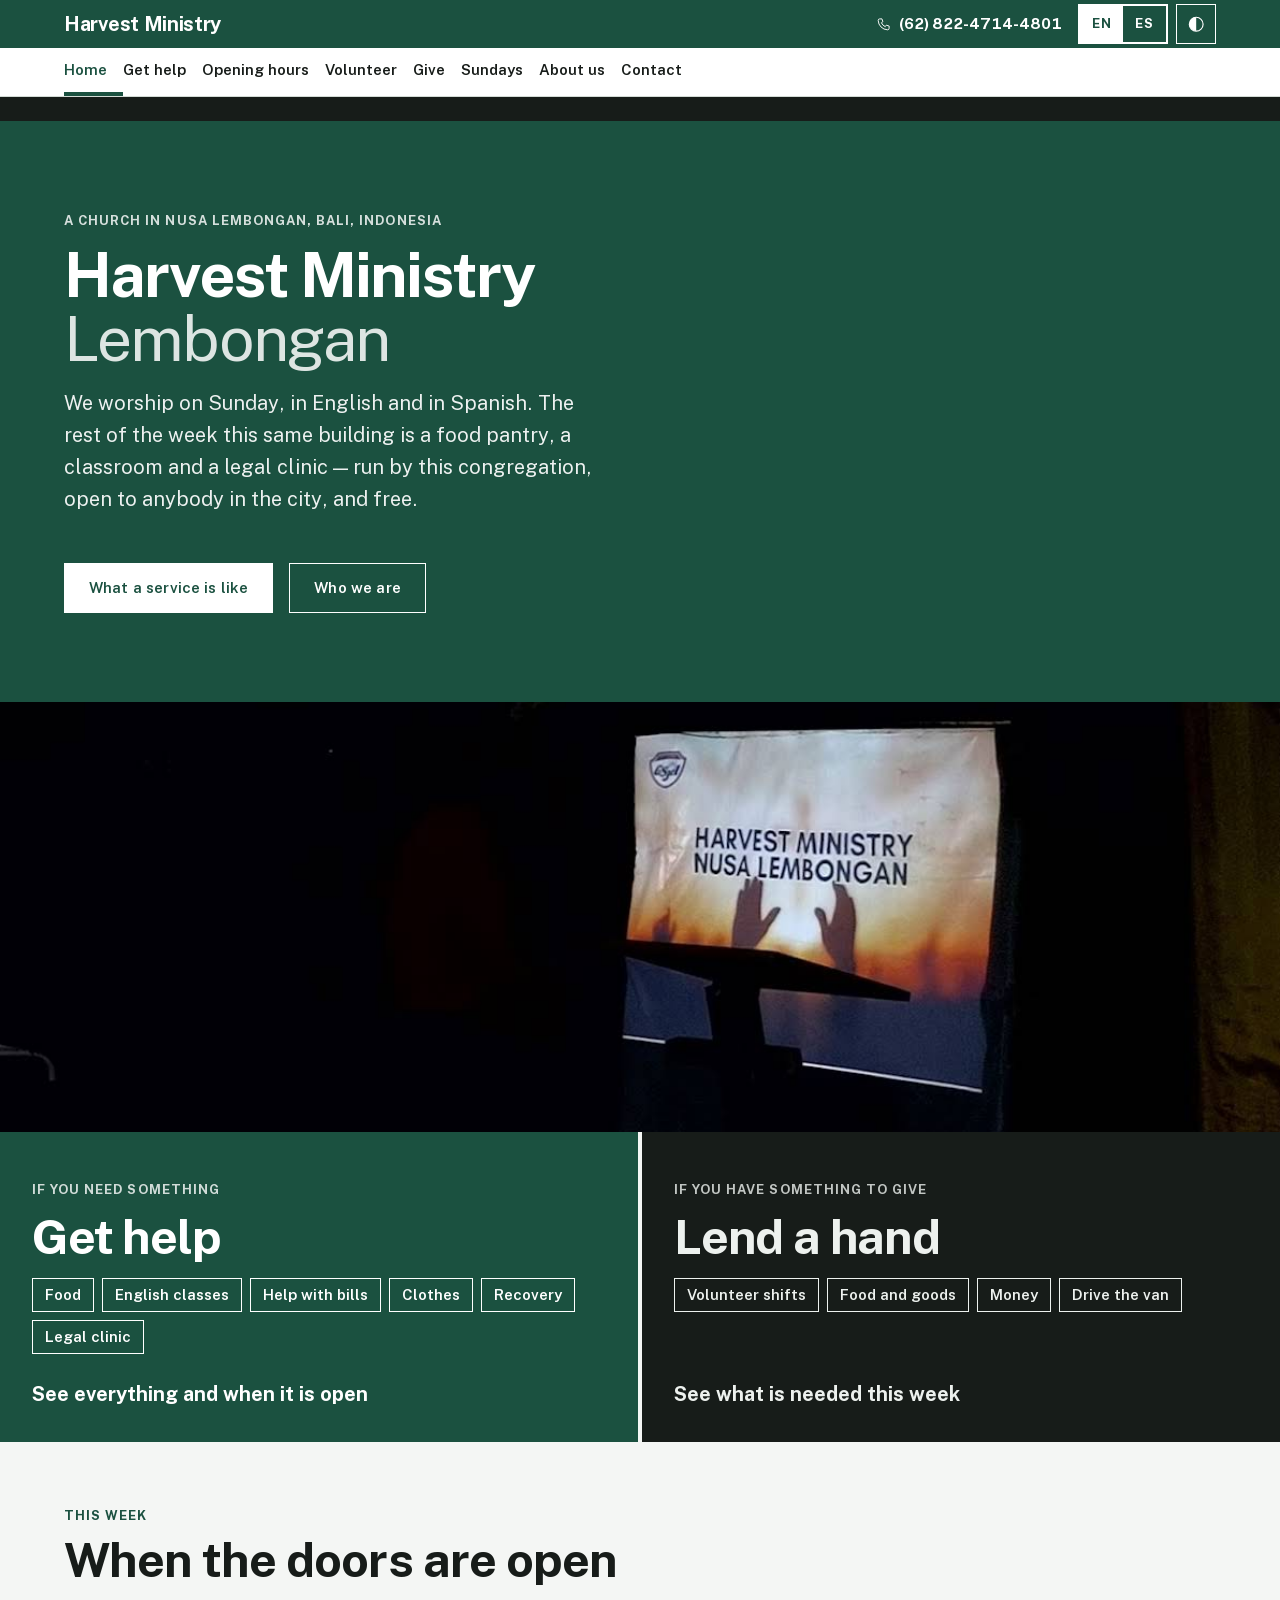
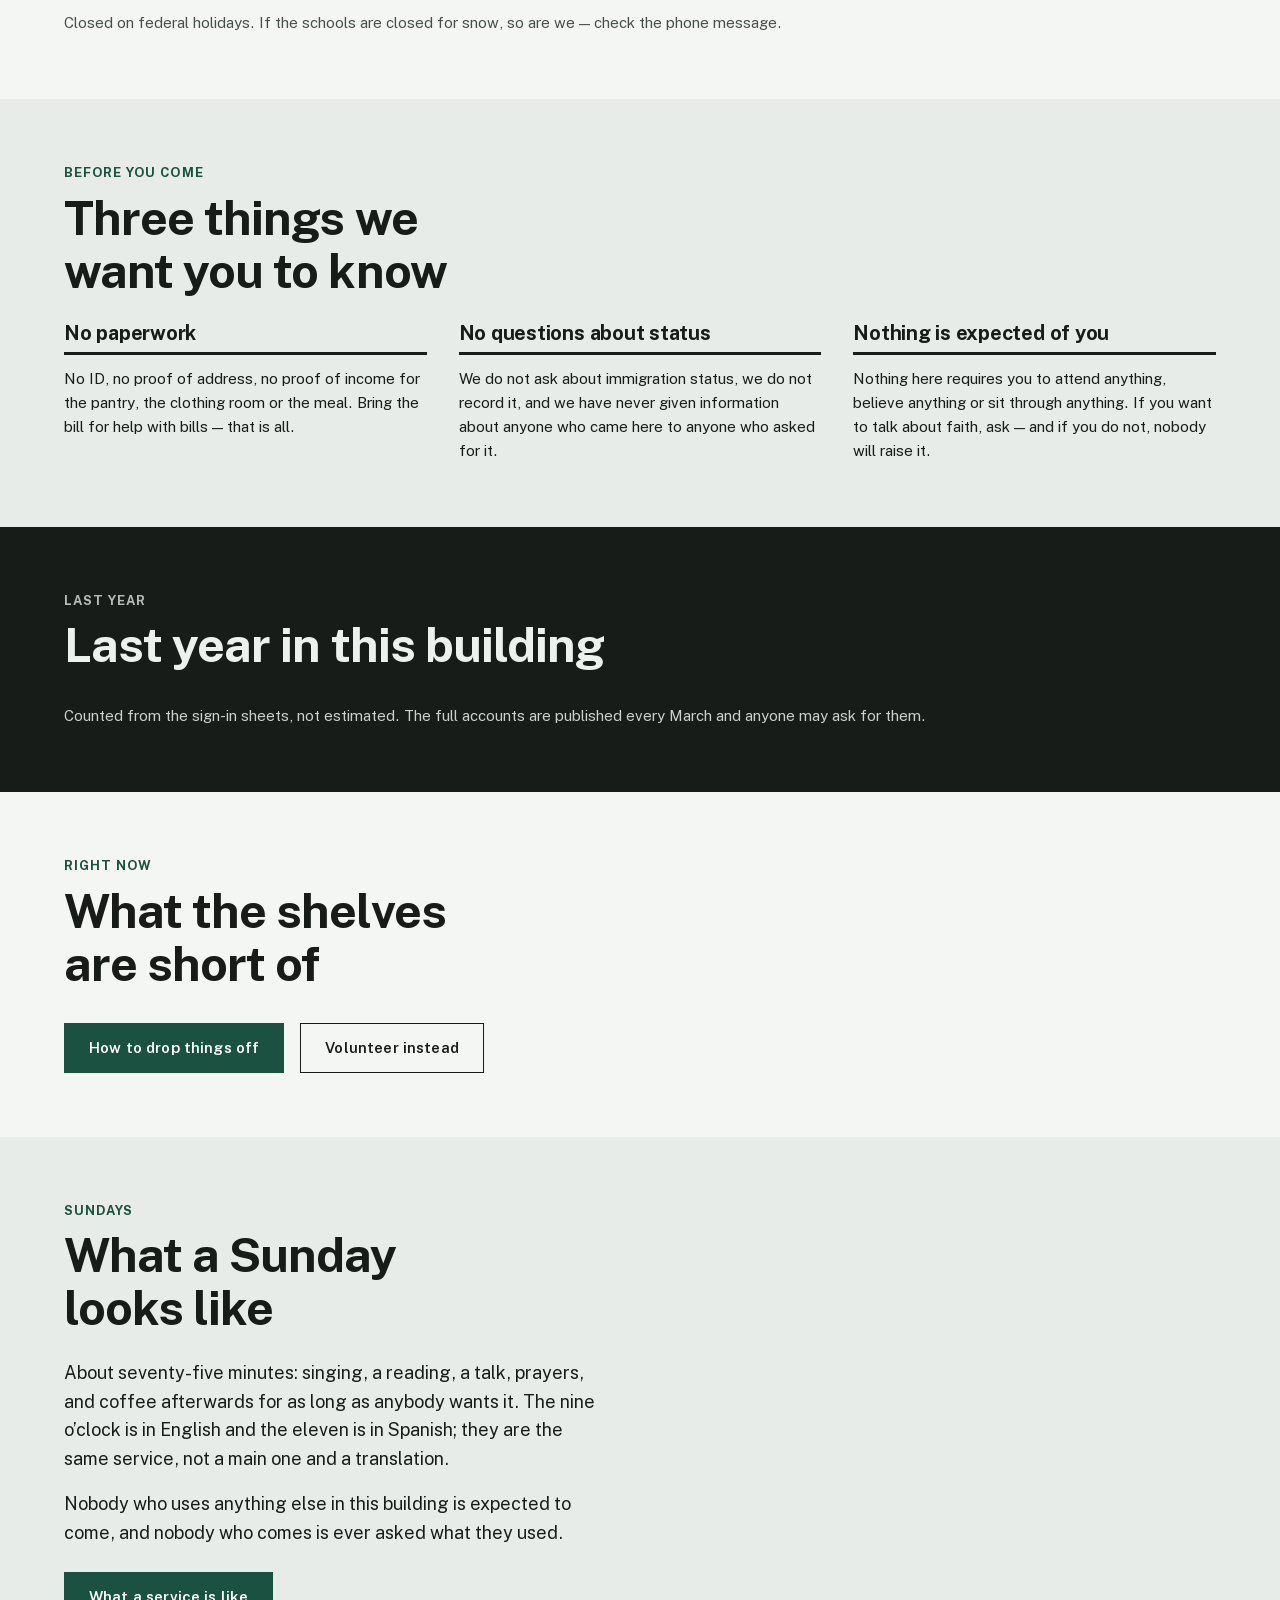
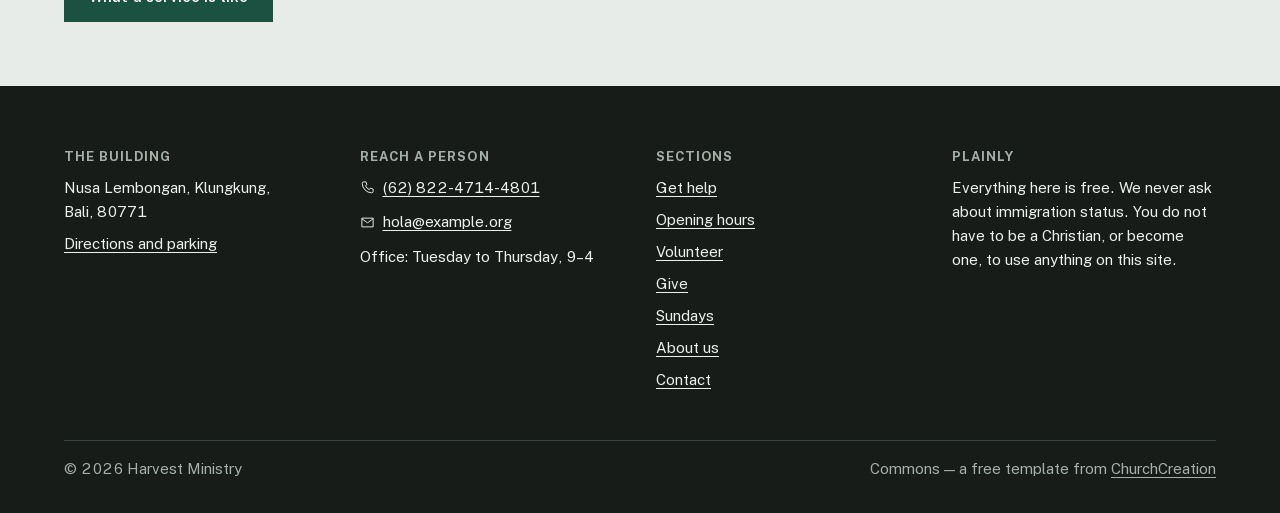
==== commit 7f8a6358: "Update church location in noticeboard section" ====
--- a/index.html
+++ b/index.html
@@ -102,7 +102,7 @@
   <section class="noticeboard">
     <div class="frame">
       <div class="noticeboard__say">
-      <p class="noticeboard__kicker" data-en="A church on Elm Street, Reading, Pennsylvania" data-es="Una iglesia en Elm Street, Reading, Pensilvania">A church on Elm Street, Reading, Pennsylvania</p>
+      <p class="noticeboard__kicker" data-en="A church in Nusa Lembongan, Bali, Indonesia" data-in="Sebuah Gereja di Nusa Lembongan, Bali, Indonesia">A church in Nusa Lembongan, Bali, Indonesia</p>
       <h1 class="noticeboard__name">
         <span data-church="name">Commons Church</span>
         <span class="noticeboard__also" data-church="nameEs">Iglesia Commons</span>
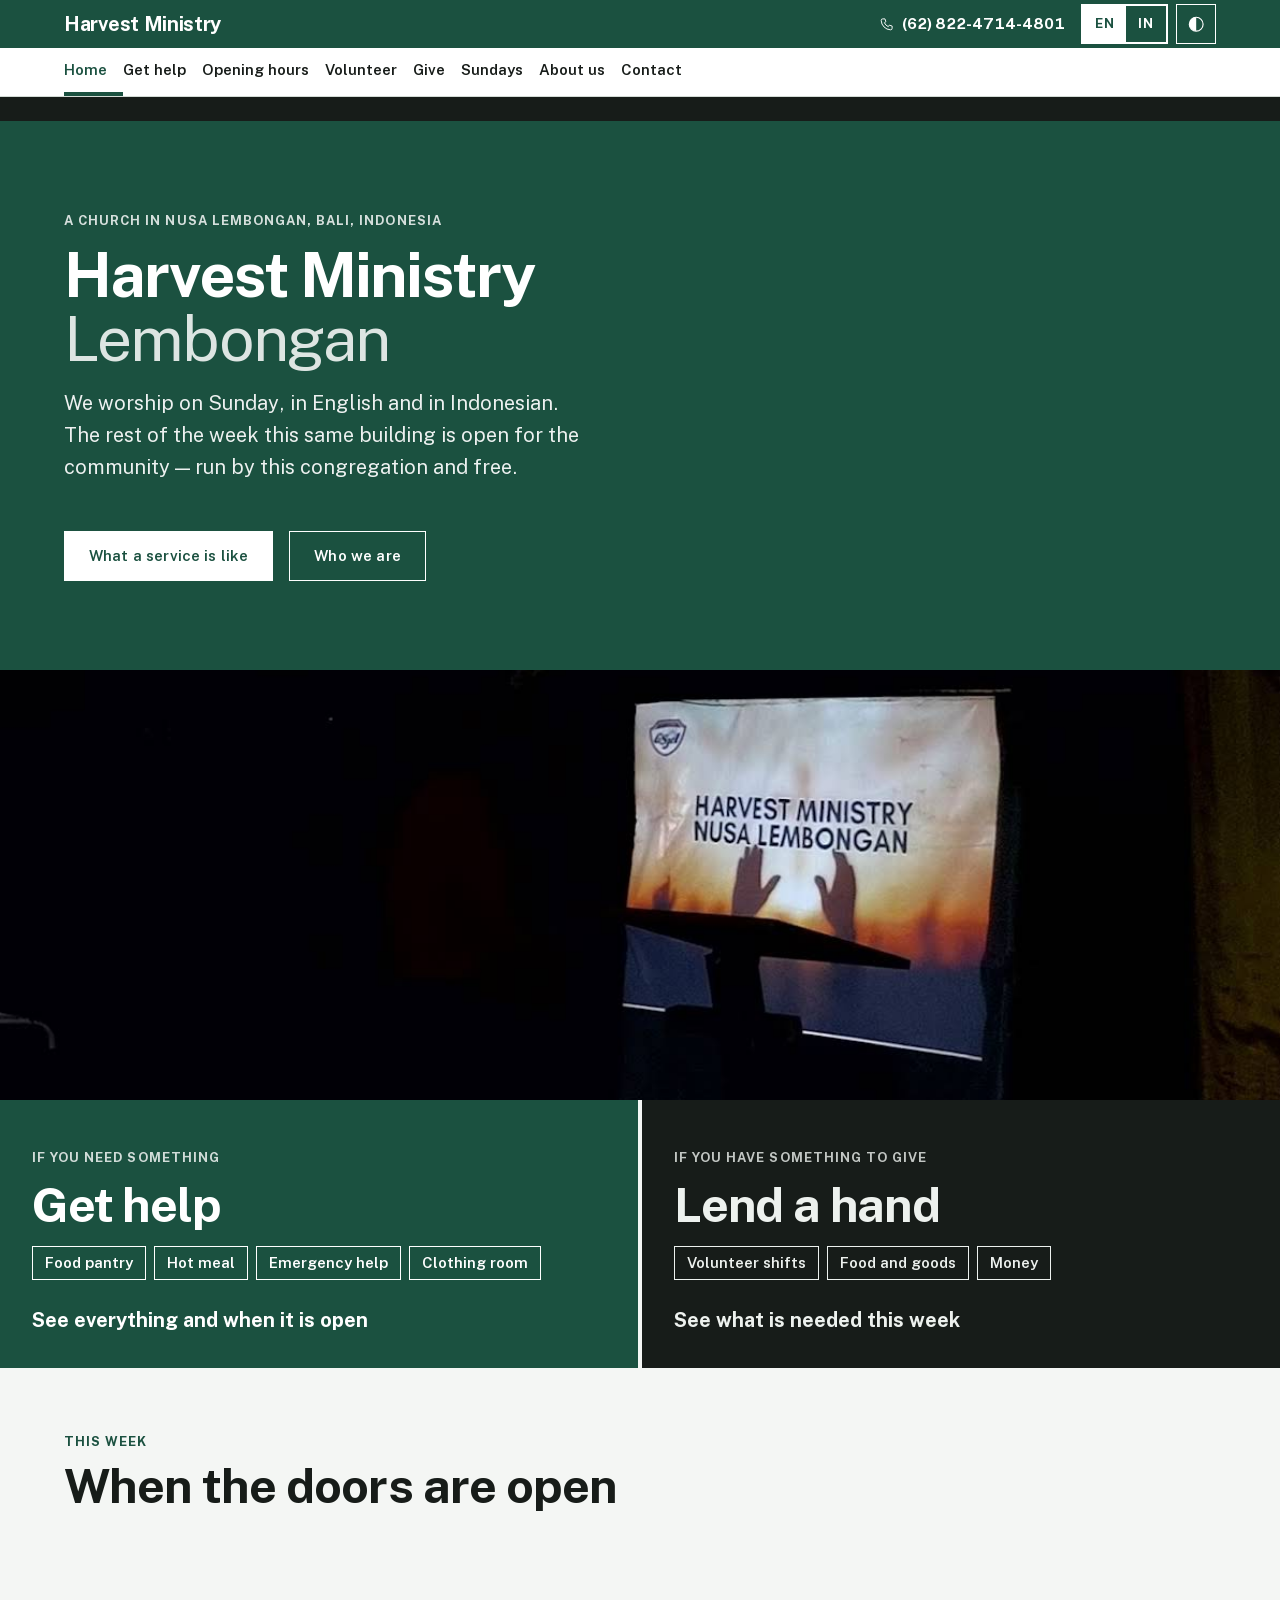
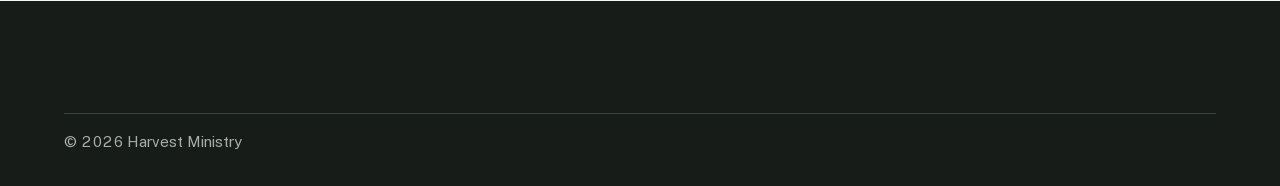
==== commit 338756de: "Revise church title, description, and language settings Updated church information and language opti" ====
--- a/index.html
+++ b/index.html
@@ -3,8 +3,8 @@
 <head>
 <meta charset="utf-8">
 <meta name="viewport" content="width=device-width, initial-scale=1">
-<title>Harvest Ministry, Reading PA — worship in Bahasa and English, and open all week</title>
-<meta name="description" content="**A church in Nusa Lembongan, Bali, Indonesia.** Worship every Sunday at **8:00 PM**, in **Indonesian and English**. Throughout the week, we offer **English classes for children in Nusa Penida, recovery support, and emergency assistance**. **Who you are, where you come from, and whatever your background may be, you are welcome here. There are no labels, no judgments, and no barriers. Everyone is welcome.** ">
+<title>Harvest Ministry, Nusa Lembongan — worship in Bahasa and English, and open all week</title>
+<meta name="description" content="A church in Nusa Lembongan, Bali, Indonesia. Worship every Sunday, in Indonesian and English. Throughout the week, we offer community support and emergency assistance.">
 
 <link rel="preload" href="./core/fonts/publicsans-var.woff2" as="font" type="font/woff2" crossorigin>
 <link rel="stylesheet" href="./core/css/fonts.css">
@@ -24,7 +24,7 @@
 </head>
 
 <body>
-<a class="skip-link" href="#main" data-en="Skip to content" data-es="Ir al contenido">Skip to content</a>
+<a class="skip-link" href="#main" data-en="Skip to content" data-in="Ir al contenido">Skip to content</a>
 <svg class="icon-sprite" aria-hidden="true" focusable="false" width="0" height="0">
   <symbol id="i-contrast" viewBox="0 0 24 24"><circle cx="12" cy="12" r="9"/><path d="M12 3a9 9 0 0 0 0 18Z" fill="currentColor" stroke="none"/></symbol>
   <symbol id="i-menu" viewBox="0 0 24 24"><path d="M3 6h18M3 12h18M3 18h18"/></symbol>
@@ -46,10 +46,6 @@
   <symbol id="i-note" viewBox="0 0 24 24"><path d="M9 17V4l11-2v13"/><ellipse cx="6" cy="17.5" rx="3" ry="2.5"/><ellipse cx="17" cy="15.5" rx="3" ry="2.5"/></symbol>
 </svg>
 
-<!-- ── The masthead ──────────────────────────────────────────────────────
-     A painted sign in two tiers. The top one is the building — name, phone,
-     language. A phone number in the header is not decoration here: a lot of
-     the people this church serves would rather ring than read. -->
 <header class="masthead">
   <div class="masthead__bar">
     <div class="frame">
@@ -58,9 +54,10 @@
         <a class="masthead__phone" href="#" data-church-href="@tel">
           <svg class="icon" aria-hidden="true" focusable="false"><use href="#i-phone"/></svg><span data-church="phone">&nbsp;</span>
         </a>
-        <div class="lang-toggle" role="group" aria-label="Language / Idioma">
+        <!-- Tombol pilihan bahasa diubah dari ES ke IN -->
+        <div class="lang-toggle" role="group" aria-label="Language / Bahasa">
           <button type="button" data-lang="en" aria-pressed="true">EN</button>
-          <button type="button" data-lang="es" aria-pressed="false">ES</button>
+          <button type="button" data-lang="in" aria-pressed="false">IN</button>
         </div>
         <button class="theme-toggle" type="button" aria-label="Switch theme"><svg class="icon" aria-hidden="true" focusable="false"><use href="#i-contrast"/></svg></button>
       </div>
@@ -71,157 +68,82 @@
     <div class="frame">
       <button class="wayfinder-toggle" type="button" aria-expanded="false">
         <svg class="icon icon--menu" aria-hidden="true" focusable="false"><use href="#i-menu"/></svg><svg class="icon icon--close" aria-hidden="true" focusable="false"><use href="#i-close"/></svg>
-        <span data-en="Menu" data-es="Menú">Menu</span>
+        <span data-en="Menu" data-in="Menu">Menu</span>
       </button>
       <ul>
-        <li><a href="index.html" data-en="Home" data-es="Inicio">Home</a></li>
-        <li><a href="help.html" data-en="Get help" data-es="Buscar ayuda">Get help</a></li>
-        <li><a href="timetable.html" data-en="Opening hours" data-es="Horarios">Opening hours</a></li>
-        <li><a href="volunteer.html" data-en="Volunteer" data-es="Voluntariado">Volunteer</a></li>
-        <li><a href="give.html" data-en="Give" data-es="Donar">Give</a></li>
-        <li><a href="sundays.html" data-en="Sundays" data-es="Domingos">Sundays</a></li>
-        <li><a href="about.html" data-en="About us" data-es="Sobre nosotros">About us</a></li>
-        <li><a href="contact.html" data-en="Contact" data-es="Contacto">Contact</a></li>
+        <li><a href="index.html" data-en="Home" data-in="Beranda">Home</a></li>
+        <li><a href="help.html" data-en="Get help" data-in="Minta Bantuan">Get help</a></li>
+        <li><a href="timetable.html" data-en="Opening hours" data-in="Jam Buka">Opening hours</a></li>
+        <li><a href="volunteer.html" data-en="Volunteer" data-in="Relawan">Volunteer</a></li>
+        <li><a href="give.html" data-en="Give" data-in="Pemberian">Give</a></li>
+        <li><a href="sundays.html" data-en="Sundays" data-in="Ibadah Minggu">Sundays</a></li>
+        <li><a href="about.html" data-en="About us" data-in="Tentang Kami">About us</a></li>
+        <li><a href="contact.html" data-en="Contact" data-in="Kontak">Contact</a></li>
       </ul>
     </div>
   </nav>
 </header>
 
-<!-- The live board: what is open, right now, in the church's own timezone. -->
 <div class="status">
   <div class="frame" data-status></div>
 </div>
 
 <main id="main">
 
-  <!-- ── The board at the gate ────────────────────────────────────────────
-       The name, where it is, and when it worships, at the size of a painted
-       sign. Both languages are shown at once rather than one behind a switch:
-       a bilingual congregation's board carries both names, and setting the
-       second at 70% would be a statement about whose church it is. -->
   <section class="noticeboard">
     <div class="frame">
       <div class="noticeboard__say">
       <p class="noticeboard__kicker" data-en="A church in Nusa Lembongan, Bali, Indonesia" data-in="Sebuah Gereja di Nusa Lembongan, Bali, Indonesia">A church in Nusa Lembongan, Bali, Indonesia</p>
       <h1 class="noticeboard__name">
-        <span data-church="name">Commons Church</span>
-        <span class="noticeboard__also" data-church="nameEs">Iglesia Commons</span>
+        <span data-church="name">Harvest Ministry</span>
+        <span class="noticeboard__also" data-church="nameEs">Lembongan</span>
       </h1>
-      <p class="noticeboard__where" data-en="We worship on Sunday, in English and in Spanish. The rest of the week this same building is a food pantry, a classroom and a legal clinic — run by this congregation, open to anybody in the city, and free." data-es="Adoramos los domingos, en inglés y en español. El resto de la semana este mismo edificio es una despensa, un aula y una clínica legal: a cargo de esta congregación, abierto a cualquier persona de la ciudad y gratuito.">We worship on Sunday, in English and in Spanish. The rest of the week this same building is a food pantry, a classroom and a legal clinic — run by this congregation, open to anybody in the city, and free.</p>
+      <p class="noticeboard__where" data-en="We worship on Sunday, in English and in Indonesian. The rest of the week this same building is open for the community — run by this congregation and free." data-in="Kami beribadah pada hari Minggu, dalam bahasa Inggris dan Bahasa Indonesia. Selebihnya bangunan ini terbuka untuk melayani masyarakat secara gratis.">We worship on Sunday, in English and in Indonesian. The rest of the week this same building is open for the community — run by this congregation and free.</p>
       <p class="noticeboard__acts row">
-        <a class="btn" href="sundays.html" data-en="What a service is like" data-es="Cómo es un culto">What a service is like</a>
-        <a class="btn btn--ghost" href="about.html" data-en="Who we are" data-es="Quiénes somos">Who we are</a>
+        <a class="btn" href="sundays.html" data-en="What a service is like" data-in="Seperti apa ibadah kami">What a service is like</a>
+        <a class="btn btn--ghost" href="about.html" data-en="Who we are" data-in="Siapa kami">Who we are</a>
       </p>
       </div>
       <div data-board></div>
     </div>
   </section>
 
-  <!-- The building itself, letterbox, no text over it. It is here because the
-       template had no photograph anywhere and read as a government form. -->
   <picture class="frieze">
     <source type="image/avif" srcset="assets/img/frieze.avif">
     <img src="assets/img/frieze.jpg" data-slot="frieze" width="2000" height="520" fetchpriority="high"
-         alt="A red-and-white church with a steeple on a town street corner">
+         alt="Harvest Ministry Nusa Lembongan">
   </picture>
 
   <div class="doorways">
     <a class="door door--help" href="help.html">
-      <span class="door__eyebrow" data-en="If you need something" data-es="Si necesita algo">If you need something</span>
-      <span class="door__title" data-en="Get help" data-es="Buscar ayuda">Get help</span>
+      <span class="door__eyebrow" data-en="If you need something" data-in="Jika Anda memerlukan bantuan">If you need something</span>
+      <span class="door__title" data-en="Get help" data-in="Minta Bantuan">Get help</span>
       <ul class="door__list">
-        <li data-en="Food" data-es="Comida">Food</li>
-        <li data-en="English classes" data-es="Clases de inglés">English classes</li>
-        <li data-en="Help with bills" data-es="Ayuda con facturas">Help with bills</li>
-        <li data-en="Clothes" data-es="Ropa">Clothes</li>
-        <li data-en="Recovery" data-es="Recuperación">Recovery</li>
-        <li data-en="Legal clinic" data-es="Clínica legal">Legal clinic</li>
+        <li data-en="Food pantry" data-in="Pelayanan Sembako">Food pantry</li>
+        <li data-en="Hot meal" data-in="Makanan Hangat">Hot meal</li>
+        <li data-en="Emergency help" data-in="Bantuan Darurat">Emergency help</li>
+        <li data-en="Clothing room" data-in="Ropero / Pakaian">Clothing room</li>
       </ul>
-      <span class="door__go" data-en="See everything and when it is open" data-es="Ver todo y sus horarios">See everything and when it is open</span>
+      <span class="door__go" data-en="See everything and when it is open" data-in="Lihat semua jadwal buka">See everything and when it is open</span>
     </a>
 
     <a class="door door--give" href="volunteer.html">
-      <span class="door__eyebrow" data-en="If you have something to give" data-es="Si tiene algo que dar">If you have something to give</span>
-      <span class="door__title" data-en="Lend a hand" data-es="Echar una mano">Lend a hand</span>
+      <span class="door__eyebrow" data-en="If you have something to give" data-in="Jika Anda ingin berbagi">If you have something to give</span>
+      <span class="door__title" data-en="Lend a hand" data-in="Ulurkan Tangan">Lend a hand</span>
       <ul class="door__list">
-        <li data-en="Volunteer shifts" data-es="Turnos de voluntariado">Volunteer shifts</li>
-        <li data-en="Food and goods" data-es="Comida y artículos">Food and goods</li>
-        <li data-en="Money" data-es="Dinero">Money</li>
-        <li data-en="Drive the van" data-es="Conducir la camioneta">Drive the van</li>
+        <li data-en="Volunteer shifts" data-in="Jadwal Relawan">Volunteer shifts</li>
+        <li data-en="Food and goods" data-in="Makanan &amp; Barang">Food and goods</li>
+        <li data-en="Money" data-in="Donasi Dana">Money</li>
       </ul>
-      <span class="door__go" data-en="See what is needed this week" data-es="Ver qué se necesita esta semana">See what is needed this week</span>
+      <span class="door__go" data-en="See what is needed this week" data-in="Lihat kebutuhan minggu ini">See what is needed this week</span>
     </a>
   </div>
 
   <section class="band" data-reveal>
     <div class="frame">
-      <p class="band__label" data-en="This week" data-es="Esta semana">This week</p>
-      <h2 class="band__title" data-en="When the doors are open" data-es="Cuándo abrimos">When the doors are open</h2>
+      <p class="band__label" data-en="This week" data-in="Minggu ini">This week</p>
+      <h2 class="band__title" data-en="When the doors are open" data-in="Jam Buka Pintu">When the doors are open</h2>
       <div data-timetable></div>
-      <p style="margin-block-start:var(--s-5);font-size:var(--t-sm);color:var(--fg-muted)"
-         data-en="Closed on federal holidays. If the schools are closed for snow, so are we — check the phone message." data-es="Cerrado en días feriados federales. Si las escuelas cierran por nieve, nosotros también; escuche el mensaje del teléfono.">Closed on federal holidays. If the schools are closed for snow, so are we — check the phone message.</p>
-    </div>
-  </section>
-
-  <section class="band band--tint" data-reveal>
-    <div class="frame">
-      <p class="band__label" data-en="Before you come" data-es="Antes de venir">Before you come</p>
-      <h2 class="band__title" data-en="Three things we want you to know" data-es="Tres cosas que queremos que sepa">Three things we want you to know</h2>
-      <div class="plainly">
-        <div>
-          <h3 data-en="No paperwork" data-es="Sin papeleo">No paperwork</h3>
-          <p data-en="No ID, no proof of address, no proof of income for the pantry, the clothing room or the meal. Bring the bill for help with bills — that is all." data-es="Sin identificación, sin comprobante de domicilio ni de ingresos para la despensa, el ropero o la cena. Para ayuda con facturas, traiga la factura; eso es todo.">No ID, no proof of address, no proof of income for the pantry, the clothing room or the meal. Bring the bill for help with bills — that is all.</p>
-        </div>
-        <div>
-          <h3 data-en="No questions about status" data-es="No preguntamos por el estatus">No questions about status</h3>
-          <p data-en="We do not ask about immigration status, we do not record it, and we have never given information about anyone who came here to anyone who asked for it." data-es="No preguntamos por el estatus migratorio, no lo registramos y nunca hemos dado información sobre quien viene aquí a nadie que la haya pedido.">We do not ask about immigration status, we do not record it, and we have never given information about anyone who came here to anyone who asked for it.</p>
-        </div>
-        <div>
-          <h3 data-en="Nothing is expected of you" data-es="No se espera nada de usted">Nothing is expected of you</h3>
-          <p data-en="Nothing here requires you to attend anything, believe anything or sit through anything. If you want to talk about faith, ask — and if you do not, nobody will raise it." data-es="Nada de esto exige asistir a nada, creer nada ni aguantar nada. Si quiere hablar de fe, pregunte; y si no, nadie lo mencionará.">Nothing here requires you to attend anything, believe anything or sit through anything. If you want to talk about faith, ask — and if you do not, nobody will raise it.</p>
-        </div>
-      </div>
-    </div>
-  </section>
-
-  <section class="band band--ink" data-reveal>
-    <div class="frame">
-      <p class="band__label" data-en="Last year" data-es="El año pasado">Last year</p>
-      <h2 class="band__title" data-en="Last year in this building" data-es="El año pasado en este edificio">Last year in this building</h2>
-      <div data-impact></div>
-      <p style="margin-block-start:var(--s-6);opacity:.85;font-size:var(--t-sm)"
-         data-en="Counted from the sign-in sheets, not estimated. The full accounts are published every March and anyone may ask for them." data-es="Contado con las hojas de registro, no estimado. Las cuentas completas se publican cada marzo y cualquiera puede pedirlas.">Counted from the sign-in sheets, not estimated. The full accounts are published every March and anyone may ask for them.</p>
-    </div>
-  </section>
-
-  <section class="band" data-reveal>
-    <div class="frame">
-      <p class="band__label" data-en="Right now" data-es="Ahora mismo">Right now</p>
-      <h2 class="band__title" data-en="What the shelves are short of" data-es="Lo que falta en los estantes">What the shelves are short of</h2>
-      <div data-needs></div>
-      <p class="row" style="margin-block-start:var(--s-6)">
-        <a class="btn" href="give.html" data-en="How to drop things off" data-es="Cómo entregar donaciones">How to drop things off</a>
-        <a class="btn btn--ghost" href="volunteer.html" data-en="Volunteer instead" data-es="Ser voluntario">Volunteer instead</a>
-      </p>
-    </div>
-  </section>
-
-  <section class="band band--tint" data-reveal>
-    <div class="frame">
-      <div class="helpdesk">
-        <div>
-          <p class="band__label" data-en="Sundays" data-es="Domingos">Sundays</p>
-          <h2 class="band__title" data-en="What a Sunday looks like" data-es="Cómo es un domingo">What a Sunday looks like</h2>
-          <p data-en="About seventy-five minutes: singing, a reading, a talk, prayers, and coffee afterwards for as long as anybody wants it. The nine o’clock is in English and the eleven is in Spanish; they are the same service, not a main one and a translation." data-es="Unos setenta y cinco minutos: cantos, una lectura, una prédica, oraciones y café después, todo el tiempo que haga falta. El de las nueve es en inglés y el de las once en español; son el mismo culto, no uno principal y una traducción.">About seventy-five minutes: singing, a reading, a talk, prayers, and coffee afterwards for as long as anybody wants it. The nine o&rsquo;clock is in English and the eleven is in Spanish; they are the same service, not a main one and a translation.</p>
-          <p style="margin-block-start:var(--s-4)" data-en="Nobody who uses anything else in this building is expected to come, and nobody who comes is ever asked what they used." data-es="No se espera que quien usa los demás servicios de este edificio venga, y a quien viene nunca se le pregunta qué servicios usó.">Nobody who uses anything else in this building is expected to come, and nobody who comes is ever asked what they used.</p>
-          <p style="margin-block-start:var(--s-5)">
-            <a class="btn" href="sundays.html" data-en="What a service is like" data-es="Cómo es un culto">What a service is like</a>
-          </p>
-        </div>
-        <div>
-          <div data-services></div>
-        </div>
-      </div>
     </div>
   </section>
 
@@ -229,44 +151,8 @@
 
 <footer class="signoff">
   <div class="frame">
-    <div class="signoff__grid">
-      <div>
-        <h2 data-en="The building" data-es="El edificio">The building</h2>
-        <p data-church="@address">&nbsp;</p>
-        <p style="margin-block-start:var(--s-2)">
-          <a class="with-icon" href="#" data-church-href="@maps" data-en="Directions and parking" data-es="Cómo llegar y estacionamiento">Directions and parking</a>
-        </p>
-      </div>
-      <div>
-        <h2 data-en="Reach a person" data-es="Hablar con alguien">Reach a person</h2>
-        <ul>
-          <li><a class="with-icon" href="#" data-church-href="@tel"><svg class="icon" aria-hidden="true" focusable="false"><use href="#i-phone"/></svg><span data-church="phone">&nbsp;</span></a></li>
-          <li><a class="with-icon" href="#" data-church-href="@email"><svg class="icon" aria-hidden="true" focusable="false"><use href="#i-mail"/></svg><span data-church="email">&nbsp;</span></a></li>
-          <li data-en="Office: Tuesday to Thursday, 9–4" data-es="Oficina: martes a jueves, 9–4">Office: Tuesday to Thursday, 9–4</li>
-        </ul>
-      </div>
-      <div>
-        <h2 data-en="Sections" data-es="Secciones">Sections</h2>
-        <ul>
-          <li><a href="help.html" data-en="Get help" data-es="Buscar ayuda">Get help</a></li>
-          <li><a href="timetable.html" data-en="Opening hours" data-es="Horarios">Opening hours</a></li>
-          <li><a href="volunteer.html" data-en="Volunteer" data-es="Voluntariado">Volunteer</a></li>
-          <li><a href="give.html" data-en="Give" data-es="Donar">Give</a></li>
-          <li><a href="sundays.html" data-en="Sundays" data-es="Domingos">Sundays</a></li>
-          <li><a href="about.html" data-en="About us" data-es="Sobre nosotros">About us</a></li>
-          <li><a href="contact.html" data-en="Contact" data-es="Contacto">Contact</a></li>
-        </ul>
-      </div>
-      <div>
-        <h2 data-en="Plainly" data-es="Con claridad">Plainly</h2>
-        <p data-en="Everything here is free. We never ask about immigration status. You do not have to be a Christian, or become one, to use anything on this site." data-es="Todo aquí es gratuito. Nunca preguntamos por el estatus migratorio. No hace falta ser cristiano, ni llegar a serlo, para usar nada de lo que ofrecemos.">Everything here is free. We never ask about immigration status. You do not have to be a Christian, or become one, to use anything on this site.</p>
-      </div>
-    </div>
-
     <p class="signoff__note">
       <span>&copy; <span data-church="@year">2026</span> <span data-church="name">&nbsp;</span></span>
-      <span>Commons — <span data-en="a free template from" data-es="una plantilla gratuita de">a free template from</span>
-        <a href="https://churchcreation.com/templates/commons/">ChurchCreation</a></span>
     </p>
   </div>
 </footer>
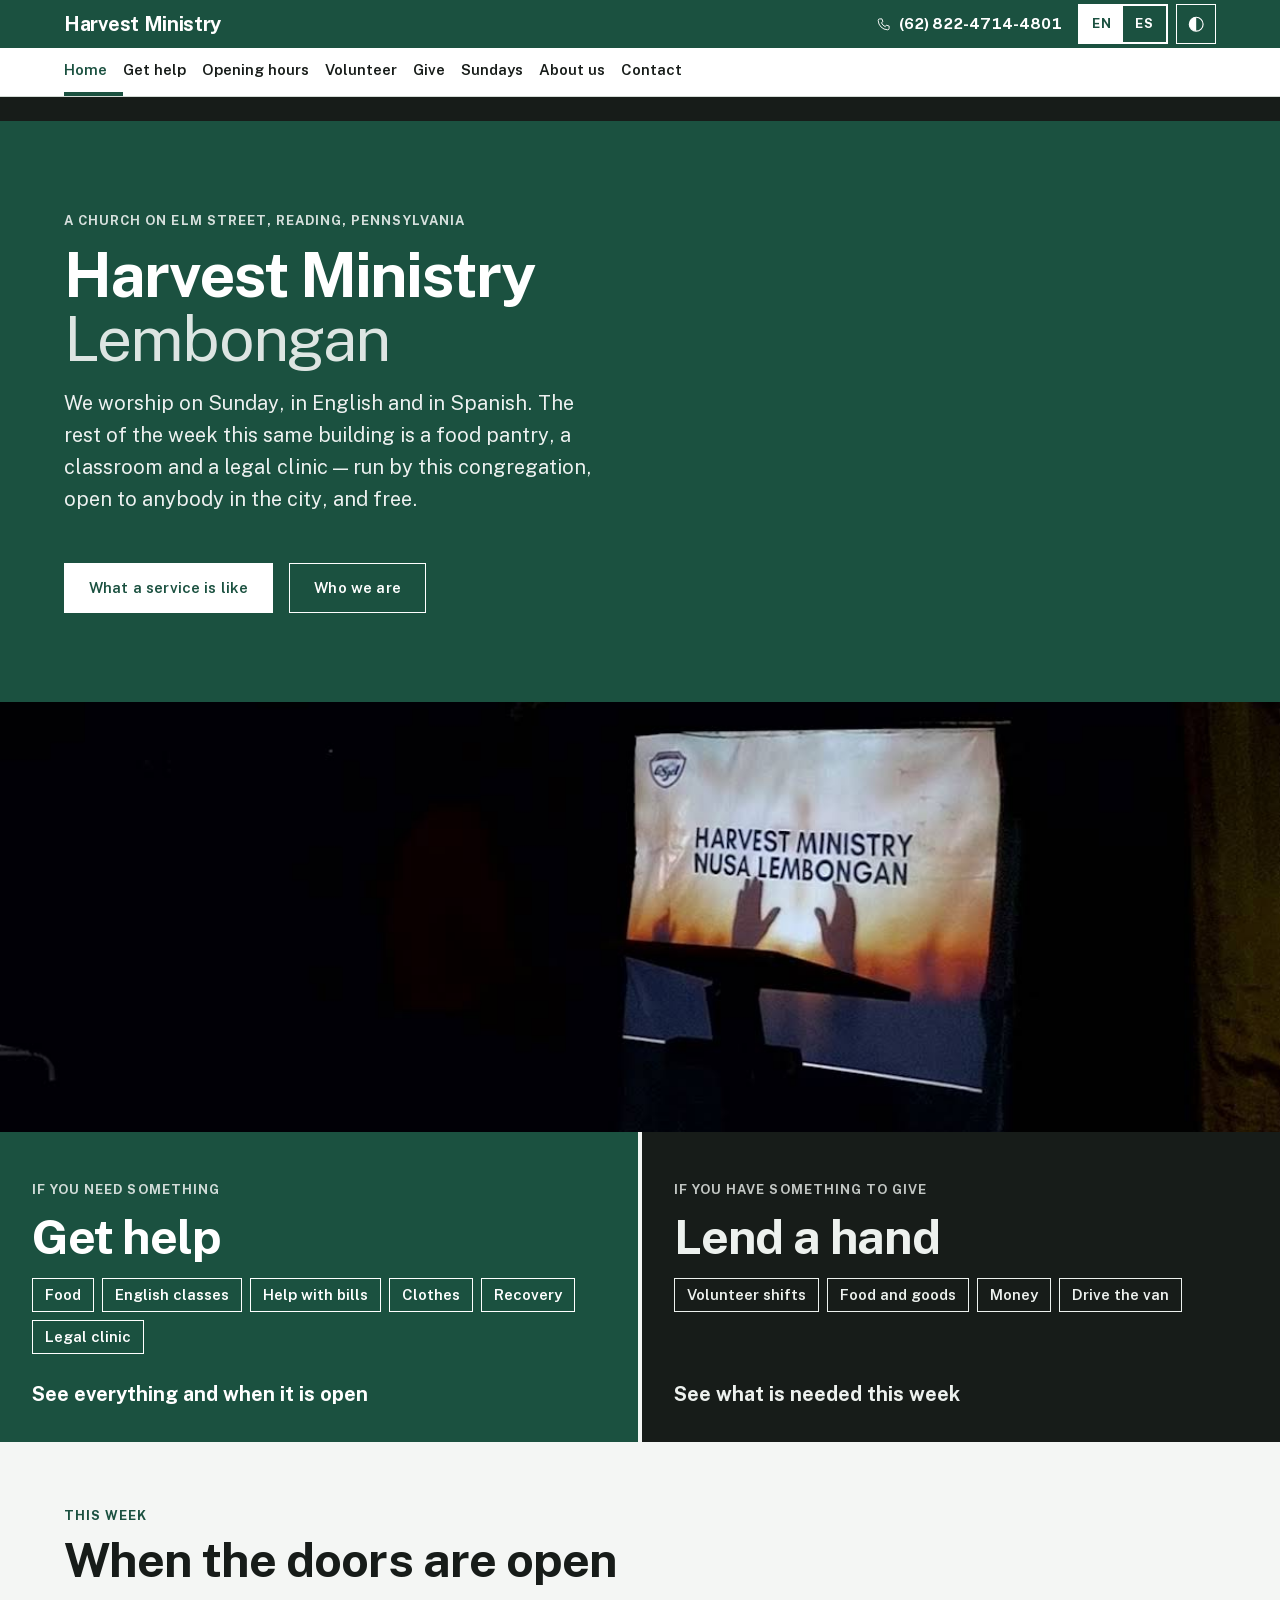
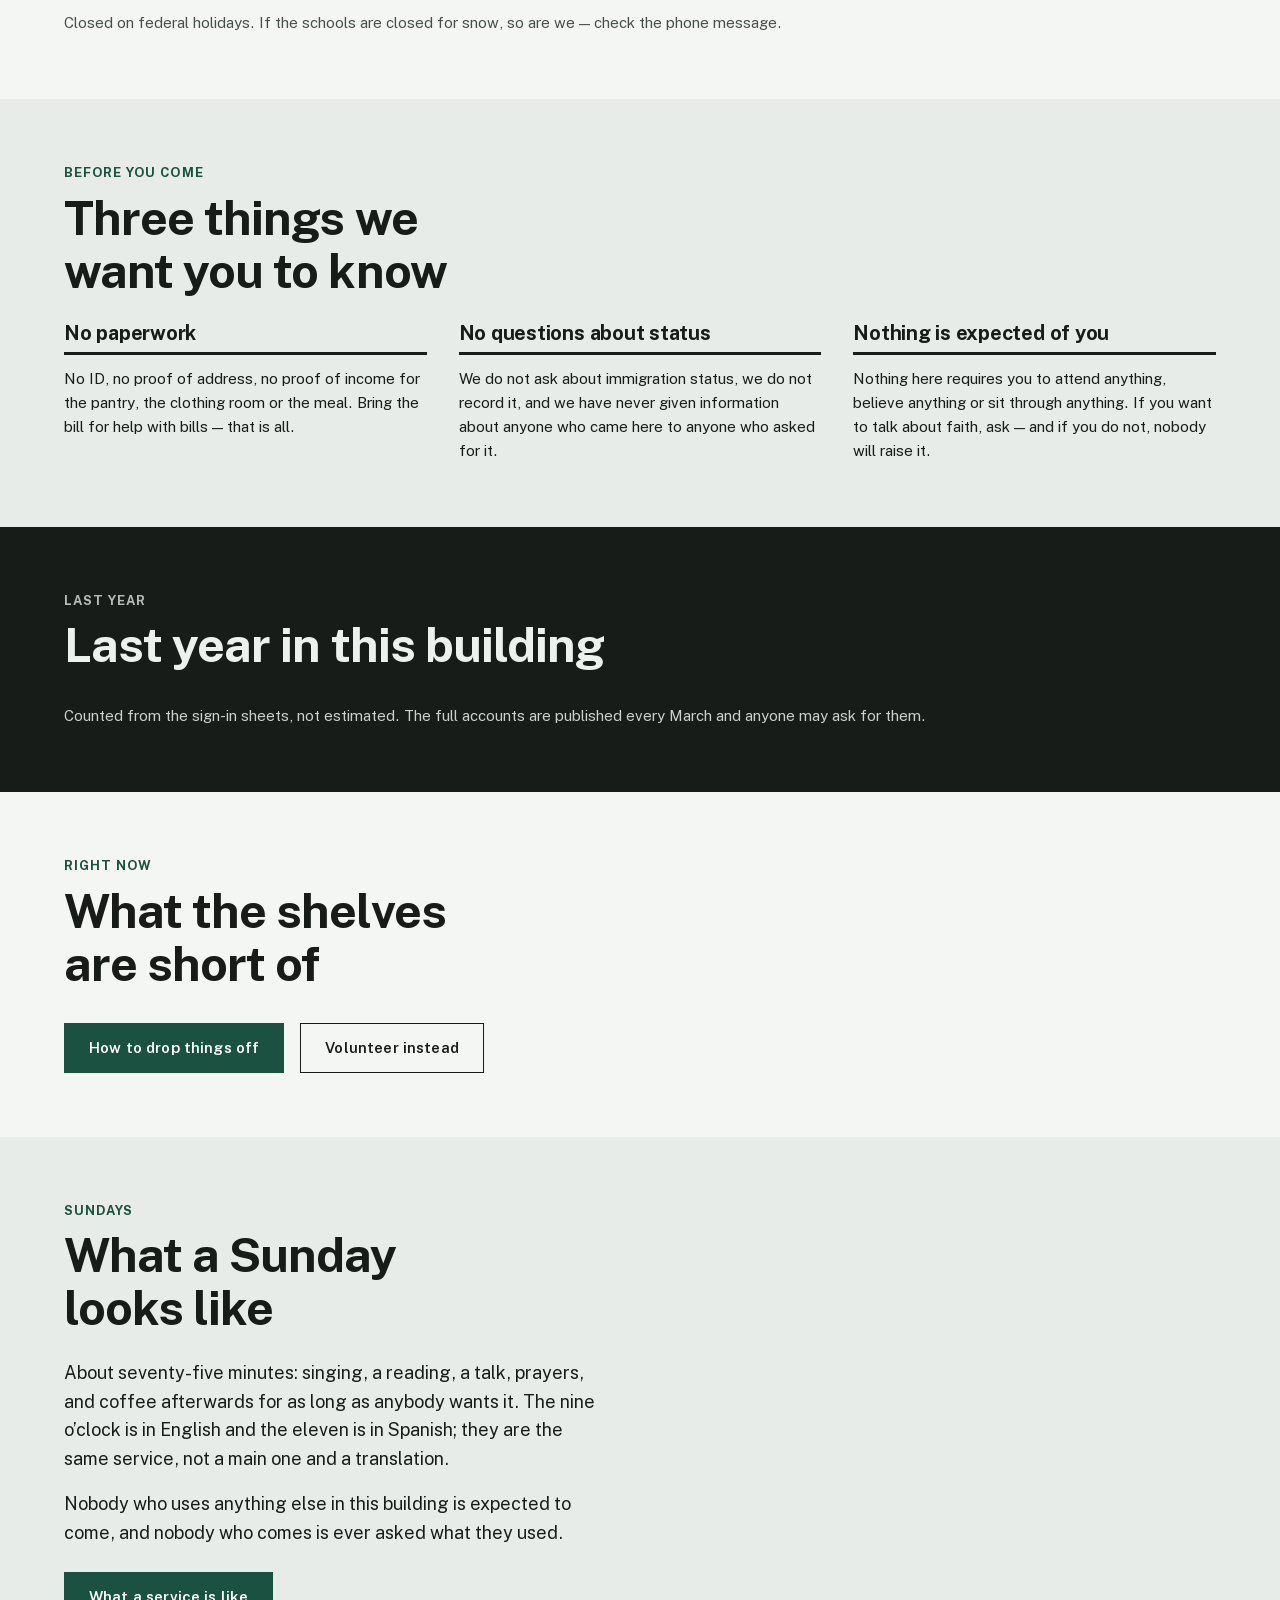
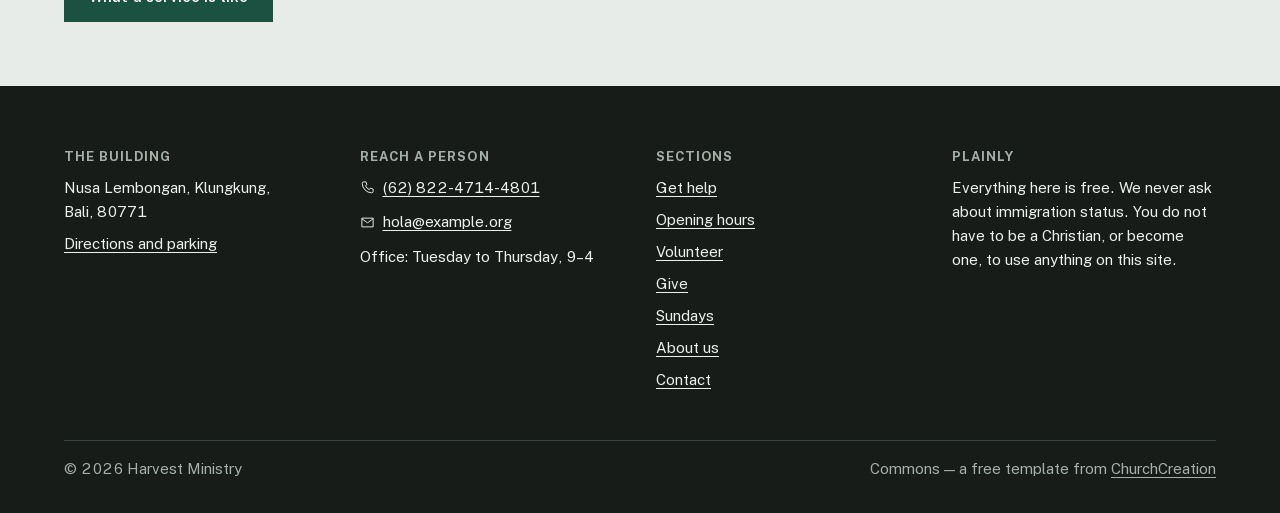
==== commit fc9050ff: "Add files via upload" ====
--- a/index.html
+++ b/index.html
@@ -3,8 +3,8 @@
 <head>
 <meta charset="utf-8">
 <meta name="viewport" content="width=device-width, initial-scale=1">
-<title>Harvest Ministry, Nusa Lembongan — worship in Bahasa and English, and open all week</title>
-<meta name="description" content="A church in Nusa Lembongan, Bali, Indonesia. Worship every Sunday, in Indonesian and English. Throughout the week, we offer community support and emergency assistance.">
+<title>Harvest Ministry, Reading PA — worship in Bahasa and English, and open all week</title>
+<meta name="description" content="**A church in Nusa Lembongan, Bali, Indonesia.** Worship every Sunday at **8:00 PM**, in **Indonesian and English**. Throughout the week, we offer **English classes for children in Nusa Penida, recovery support, and emergency assistance**. **Who you are, where you come from, and whatever your background may be, you are welcome here. There are no labels, no judgments, and no barriers. Everyone is welcome.** ">
 
 <link rel="preload" href="./core/fonts/publicsans-var.woff2" as="font" type="font/woff2" crossorigin>
 <link rel="stylesheet" href="./core/css/fonts.css">
@@ -24,7 +24,7 @@
 </head>
 
 <body>
-<a class="skip-link" href="#main" data-en="Skip to content" data-in="Ir al contenido">Skip to content</a>
+<a class="skip-link" href="#main" data-en="Skip to content" data-es="Ir al contenido">Skip to content</a>
 <svg class="icon-sprite" aria-hidden="true" focusable="false" width="0" height="0">
   <symbol id="i-contrast" viewBox="0 0 24 24"><circle cx="12" cy="12" r="9"/><path d="M12 3a9 9 0 0 0 0 18Z" fill="currentColor" stroke="none"/></symbol>
   <symbol id="i-menu" viewBox="0 0 24 24"><path d="M3 6h18M3 12h18M3 18h18"/></symbol>
@@ -46,6 +46,10 @@
   <symbol id="i-note" viewBox="0 0 24 24"><path d="M9 17V4l11-2v13"/><ellipse cx="6" cy="17.5" rx="3" ry="2.5"/><ellipse cx="17" cy="15.5" rx="3" ry="2.5"/></symbol>
 </svg>
 
+<!-- ── The masthead ──────────────────────────────────────────────────────
+     A painted sign in two tiers. The top one is the building — name, phone,
+     language. A phone number in the header is not decoration here: a lot of
+     the people this church serves would rather ring than read. -->
 <header class="masthead">
   <div class="masthead__bar">
     <div class="frame">
@@ -54,10 +58,9 @@
         <a class="masthead__phone" href="#" data-church-href="@tel">
           <svg class="icon" aria-hidden="true" focusable="false"><use href="#i-phone"/></svg><span data-church="phone">&nbsp;</span>
         </a>
-        <!-- Tombol pilihan bahasa diubah dari ES ke IN -->
-        <div class="lang-toggle" role="group" aria-label="Language / Bahasa">
+        <div class="lang-toggle" role="group" aria-label="Language / Idioma">
           <button type="button" data-lang="en" aria-pressed="true">EN</button>
-          <button type="button" data-lang="in" aria-pressed="false">IN</button>
+          <button type="button" data-lang="es" aria-pressed="false">ES</button>
         </div>
         <button class="theme-toggle" type="button" aria-label="Switch theme"><svg class="icon" aria-hidden="true" focusable="false"><use href="#i-contrast"/></svg></button>
       </div>
@@ -68,82 +71,157 @@
     <div class="frame">
       <button class="wayfinder-toggle" type="button" aria-expanded="false">
         <svg class="icon icon--menu" aria-hidden="true" focusable="false"><use href="#i-menu"/></svg><svg class="icon icon--close" aria-hidden="true" focusable="false"><use href="#i-close"/></svg>
-        <span data-en="Menu" data-in="Menu">Menu</span>
+        <span data-en="Menu" data-es="Menú">Menu</span>
       </button>
       <ul>
-        <li><a href="index.html" data-en="Home" data-in="Beranda">Home</a></li>
-        <li><a href="help.html" data-en="Get help" data-in="Minta Bantuan">Get help</a></li>
-        <li><a href="timetable.html" data-en="Opening hours" data-in="Jam Buka">Opening hours</a></li>
-        <li><a href="volunteer.html" data-en="Volunteer" data-in="Relawan">Volunteer</a></li>
-        <li><a href="give.html" data-en="Give" data-in="Pemberian">Give</a></li>
-        <li><a href="sundays.html" data-en="Sundays" data-in="Ibadah Minggu">Sundays</a></li>
-        <li><a href="about.html" data-en="About us" data-in="Tentang Kami">About us</a></li>
-        <li><a href="contact.html" data-en="Contact" data-in="Kontak">Contact</a></li>
+        <li><a href="index.html" data-en="Home" data-es="Inicio">Home</a></li>
+        <li><a href="help.html" data-en="Get help" data-es="Buscar ayuda">Get help</a></li>
+        <li><a href="timetable.html" data-en="Opening hours" data-es="Horarios">Opening hours</a></li>
+        <li><a href="volunteer.html" data-en="Volunteer" data-es="Voluntariado">Volunteer</a></li>
+        <li><a href="give.html" data-en="Give" data-es="Donar">Give</a></li>
+        <li><a href="sundays.html" data-en="Sundays" data-es="Domingos">Sundays</a></li>
+        <li><a href="about.html" data-en="About us" data-es="Sobre nosotros">About us</a></li>
+        <li><a href="contact.html" data-en="Contact" data-es="Contacto">Contact</a></li>
       </ul>
     </div>
   </nav>
 </header>
 
+<!-- The live board: what is open, right now, in the church's own timezone. -->
 <div class="status">
   <div class="frame" data-status></div>
 </div>
 
 <main id="main">
 
+  <!-- ── The board at the gate ────────────────────────────────────────────
+       The name, where it is, and when it worships, at the size of a painted
+       sign. Both languages are shown at once rather than one behind a switch:
+       a bilingual congregation's board carries both names, and setting the
+       second at 70% would be a statement about whose church it is. -->
   <section class="noticeboard">
     <div class="frame">
       <div class="noticeboard__say">
-      <p class="noticeboard__kicker" data-en="A church in Nusa Lembongan, Bali, Indonesia" data-in="Sebuah Gereja di Nusa Lembongan, Bali, Indonesia">A church in Nusa Lembongan, Bali, Indonesia</p>
+      <p class="noticeboard__kicker" data-en="A church on Elm Street, Reading, Pennsylvania" data-es="Una iglesia en Elm Street, Reading, Pensilvania">A church on Elm Street, Reading, Pennsylvania</p>
       <h1 class="noticeboard__name">
-        <span data-church="name">Harvest Ministry</span>
-        <span class="noticeboard__also" data-church="nameEs">Lembongan</span>
+        <span data-church="name">Commons Church</span>
+        <span class="noticeboard__also" data-church="nameEs">Iglesia Commons</span>
       </h1>
-      <p class="noticeboard__where" data-en="We worship on Sunday, in English and in Indonesian. The rest of the week this same building is open for the community — run by this congregation and free." data-in="Kami beribadah pada hari Minggu, dalam bahasa Inggris dan Bahasa Indonesia. Selebihnya bangunan ini terbuka untuk melayani masyarakat secara gratis.">We worship on Sunday, in English and in Indonesian. The rest of the week this same building is open for the community — run by this congregation and free.</p>
+      <p class="noticeboard__where" data-en="We worship on Sunday, in English and in Spanish. The rest of the week this same building is a food pantry, a classroom and a legal clinic — run by this congregation, open to anybody in the city, and free." data-es="Adoramos los domingos, en inglés y en español. El resto de la semana este mismo edificio es una despensa, un aula y una clínica legal: a cargo de esta congregación, abierto a cualquier persona de la ciudad y gratuito.">We worship on Sunday, in English and in Spanish. The rest of the week this same building is a food pantry, a classroom and a legal clinic — run by this congregation, open to anybody in the city, and free.</p>
       <p class="noticeboard__acts row">
-        <a class="btn" href="sundays.html" data-en="What a service is like" data-in="Seperti apa ibadah kami">What a service is like</a>
-        <a class="btn btn--ghost" href="about.html" data-en="Who we are" data-in="Siapa kami">Who we are</a>
+        <a class="btn" href="sundays.html" data-en="What a service is like" data-es="Cómo es un culto">What a service is like</a>
+        <a class="btn btn--ghost" href="about.html" data-en="Who we are" data-es="Quiénes somos">Who we are</a>
       </p>
       </div>
       <div data-board></div>
     </div>
   </section>
 
+  <!-- The building itself, letterbox, no text over it. It is here because the
+       template had no photograph anywhere and read as a government form. -->
   <picture class="frieze">
     <source type="image/avif" srcset="assets/img/frieze.avif">
     <img src="assets/img/frieze.jpg" data-slot="frieze" width="2000" height="520" fetchpriority="high"
-         alt="Harvest Ministry Nusa Lembongan">
+         alt="A red-and-white church with a steeple on a town street corner">
   </picture>
 
   <div class="doorways">
     <a class="door door--help" href="help.html">
-      <span class="door__eyebrow" data-en="If you need something" data-in="Jika Anda memerlukan bantuan">If you need something</span>
-      <span class="door__title" data-en="Get help" data-in="Minta Bantuan">Get help</span>
+      <span class="door__eyebrow" data-en="If you need something" data-es="Si necesita algo">If you need something</span>
+      <span class="door__title" data-en="Get help" data-es="Buscar ayuda">Get help</span>
       <ul class="door__list">
-        <li data-en="Food pantry" data-in="Pelayanan Sembako">Food pantry</li>
-        <li data-en="Hot meal" data-in="Makanan Hangat">Hot meal</li>
-        <li data-en="Emergency help" data-in="Bantuan Darurat">Emergency help</li>
-        <li data-en="Clothing room" data-in="Ropero / Pakaian">Clothing room</li>
+        <li data-en="Food" data-es="Comida">Food</li>
+        <li data-en="English classes" data-es="Clases de inglés">English classes</li>
+        <li data-en="Help with bills" data-es="Ayuda con facturas">Help with bills</li>
+        <li data-en="Clothes" data-es="Ropa">Clothes</li>
+        <li data-en="Recovery" data-es="Recuperación">Recovery</li>
+        <li data-en="Legal clinic" data-es="Clínica legal">Legal clinic</li>
       </ul>
-      <span class="door__go" data-en="See everything and when it is open" data-in="Lihat semua jadwal buka">See everything and when it is open</span>
+      <span class="door__go" data-en="See everything and when it is open" data-es="Ver todo y sus horarios">See everything and when it is open</span>
     </a>
 
     <a class="door door--give" href="volunteer.html">
-      <span class="door__eyebrow" data-en="If you have something to give" data-in="Jika Anda ingin berbagi">If you have something to give</span>
-      <span class="door__title" data-en="Lend a hand" data-in="Ulurkan Tangan">Lend a hand</span>
+      <span class="door__eyebrow" data-en="If you have something to give" data-es="Si tiene algo que dar">If you have something to give</span>
+      <span class="door__title" data-en="Lend a hand" data-es="Echar una mano">Lend a hand</span>
       <ul class="door__list">
-        <li data-en="Volunteer shifts" data-in="Jadwal Relawan">Volunteer shifts</li>
-        <li data-en="Food and goods" data-in="Makanan &amp; Barang">Food and goods</li>
-        <li data-en="Money" data-in="Donasi Dana">Money</li>
+        <li data-en="Volunteer shifts" data-es="Turnos de voluntariado">Volunteer shifts</li>
+        <li data-en="Food and goods" data-es="Comida y artículos">Food and goods</li>
+        <li data-en="Money" data-es="Dinero">Money</li>
+        <li data-en="Drive the van" data-es="Conducir la camioneta">Drive the van</li>
       </ul>
-      <span class="door__go" data-en="See what is needed this week" data-in="Lihat kebutuhan minggu ini">See what is needed this week</span>
+      <span class="door__go" data-en="See what is needed this week" data-es="Ver qué se necesita esta semana">See what is needed this week</span>
     </a>
   </div>
 
   <section class="band" data-reveal>
     <div class="frame">
-      <p class="band__label" data-en="This week" data-in="Minggu ini">This week</p>
-      <h2 class="band__title" data-en="When the doors are open" data-in="Jam Buka Pintu">When the doors are open</h2>
+      <p class="band__label" data-en="This week" data-es="Esta semana">This week</p>
+      <h2 class="band__title" data-en="When the doors are open" data-es="Cuándo abrimos">When the doors are open</h2>
       <div data-timetable></div>
+      <p style="margin-block-start:var(--s-5);font-size:var(--t-sm);color:var(--fg-muted)"
+         data-en="Closed on federal holidays. If the schools are closed for snow, so are we — check the phone message." data-es="Cerrado en días feriados federales. Si las escuelas cierran por nieve, nosotros también; escuche el mensaje del teléfono.">Closed on federal holidays. If the schools are closed for snow, so are we — check the phone message.</p>
+    </div>
+  </section>
+
+  <section class="band band--tint" data-reveal>
+    <div class="frame">
+      <p class="band__label" data-en="Before you come" data-es="Antes de venir">Before you come</p>
+      <h2 class="band__title" data-en="Three things we want you to know" data-es="Tres cosas que queremos que sepa">Three things we want you to know</h2>
+      <div class="plainly">
+        <div>
+          <h3 data-en="No paperwork" data-es="Sin papeleo">No paperwork</h3>
+          <p data-en="No ID, no proof of address, no proof of income for the pantry, the clothing room or the meal. Bring the bill for help with bills — that is all." data-es="Sin identificación, sin comprobante de domicilio ni de ingresos para la despensa, el ropero o la cena. Para ayuda con facturas, traiga la factura; eso es todo.">No ID, no proof of address, no proof of income for the pantry, the clothing room or the meal. Bring the bill for help with bills — that is all.</p>
+        </div>
+        <div>
+          <h3 data-en="No questions about status" data-es="No preguntamos por el estatus">No questions about status</h3>
+          <p data-en="We do not ask about immigration status, we do not record it, and we have never given information about anyone who came here to anyone who asked for it." data-es="No preguntamos por el estatus migratorio, no lo registramos y nunca hemos dado información sobre quien viene aquí a nadie que la haya pedido.">We do not ask about immigration status, we do not record it, and we have never given information about anyone who came here to anyone who asked for it.</p>
+        </div>
+        <div>
+          <h3 data-en="Nothing is expected of you" data-es="No se espera nada de usted">Nothing is expected of you</h3>
+          <p data-en="Nothing here requires you to attend anything, believe anything or sit through anything. If you want to talk about faith, ask — and if you do not, nobody will raise it." data-es="Nada de esto exige asistir a nada, creer nada ni aguantar nada. Si quiere hablar de fe, pregunte; y si no, nadie lo mencionará.">Nothing here requires you to attend anything, believe anything or sit through anything. If you want to talk about faith, ask — and if you do not, nobody will raise it.</p>
+        </div>
+      </div>
+    </div>
+  </section>
+
+  <section class="band band--ink" data-reveal>
+    <div class="frame">
+      <p class="band__label" data-en="Last year" data-es="El año pasado">Last year</p>
+      <h2 class="band__title" data-en="Last year in this building" data-es="El año pasado en este edificio">Last year in this building</h2>
+      <div data-impact></div>
+      <p style="margin-block-start:var(--s-6);opacity:.85;font-size:var(--t-sm)"
+         data-en="Counted from the sign-in sheets, not estimated. The full accounts are published every March and anyone may ask for them." data-es="Contado con las hojas de registro, no estimado. Las cuentas completas se publican cada marzo y cualquiera puede pedirlas.">Counted from the sign-in sheets, not estimated. The full accounts are published every March and anyone may ask for them.</p>
+    </div>
+  </section>
+
+  <section class="band" data-reveal>
+    <div class="frame">
+      <p class="band__label" data-en="Right now" data-es="Ahora mismo">Right now</p>
+      <h2 class="band__title" data-en="What the shelves are short of" data-es="Lo que falta en los estantes">What the shelves are short of</h2>
+      <div data-needs></div>
+      <p class="row" style="margin-block-start:var(--s-6)">
+        <a class="btn" href="give.html" data-en="How to drop things off" data-es="Cómo entregar donaciones">How to drop things off</a>
+        <a class="btn btn--ghost" href="volunteer.html" data-en="Volunteer instead" data-es="Ser voluntario">Volunteer instead</a>
+      </p>
+    </div>
+  </section>
+
+  <section class="band band--tint" data-reveal>
+    <div class="frame">
+      <div class="helpdesk">
+        <div>
+          <p class="band__label" data-en="Sundays" data-es="Domingos">Sundays</p>
+          <h2 class="band__title" data-en="What a Sunday looks like" data-es="Cómo es un domingo">What a Sunday looks like</h2>
+          <p data-en="About seventy-five minutes: singing, a reading, a talk, prayers, and coffee afterwards for as long as anybody wants it. The nine o’clock is in English and the eleven is in Spanish; they are the same service, not a main one and a translation." data-es="Unos setenta y cinco minutos: cantos, una lectura, una prédica, oraciones y café después, todo el tiempo que haga falta. El de las nueve es en inglés y el de las once en español; son el mismo culto, no uno principal y una traducción.">About seventy-five minutes: singing, a reading, a talk, prayers, and coffee afterwards for as long as anybody wants it. The nine o&rsquo;clock is in English and the eleven is in Spanish; they are the same service, not a main one and a translation.</p>
+          <p style="margin-block-start:var(--s-4)" data-en="Nobody who uses anything else in this building is expected to come, and nobody who comes is ever asked what they used." data-es="No se espera que quien usa los demás servicios de este edificio venga, y a quien viene nunca se le pregunta qué servicios usó.">Nobody who uses anything else in this building is expected to come, and nobody who comes is ever asked what they used.</p>
+          <p style="margin-block-start:var(--s-5)">
+            <a class="btn" href="sundays.html" data-en="What a service is like" data-es="Cómo es un culto">What a service is like</a>
+          </p>
+        </div>
+        <div>
+          <div data-services></div>
+        </div>
+      </div>
     </div>
   </section>
 
@@ -151,8 +229,44 @@
 
 <footer class="signoff">
   <div class="frame">
+    <div class="signoff__grid">
+      <div>
+        <h2 data-en="The building" data-es="El edificio">The building</h2>
+        <p data-church="@address">&nbsp;</p>
+        <p style="margin-block-start:var(--s-2)">
+          <a class="with-icon" href="#" data-church-href="@maps" data-en="Directions and parking" data-es="Cómo llegar y estacionamiento">Directions and parking</a>
+        </p>
+      </div>
+      <div>
+        <h2 data-en="Reach a person" data-es="Hablar con alguien">Reach a person</h2>
+        <ul>
+          <li><a class="with-icon" href="#" data-church-href="@tel"><svg class="icon" aria-hidden="true" focusable="false"><use href="#i-phone"/></svg><span data-church="phone">&nbsp;</span></a></li>
+          <li><a class="with-icon" href="#" data-church-href="@email"><svg class="icon" aria-hidden="true" focusable="false"><use href="#i-mail"/></svg><span data-church="email">&nbsp;</span></a></li>
+          <li data-en="Office: Tuesday to Thursday, 9–4" data-es="Oficina: martes a jueves, 9–4">Office: Tuesday to Thursday, 9–4</li>
+        </ul>
+      </div>
+      <div>
+        <h2 data-en="Sections" data-es="Secciones">Sections</h2>
+        <ul>
+          <li><a href="help.html" data-en="Get help" data-es="Buscar ayuda">Get help</a></li>
+          <li><a href="timetable.html" data-en="Opening hours" data-es="Horarios">Opening hours</a></li>
+          <li><a href="volunteer.html" data-en="Volunteer" data-es="Voluntariado">Volunteer</a></li>
+          <li><a href="give.html" data-en="Give" data-es="Donar">Give</a></li>
+          <li><a href="sundays.html" data-en="Sundays" data-es="Domingos">Sundays</a></li>
+          <li><a href="about.html" data-en="About us" data-es="Sobre nosotros">About us</a></li>
+          <li><a href="contact.html" data-en="Contact" data-es="Contacto">Contact</a></li>
+        </ul>
+      </div>
+      <div>
+        <h2 data-en="Plainly" data-es="Con claridad">Plainly</h2>
+        <p data-en="Everything here is free. We never ask about immigration status. You do not have to be a Christian, or become one, to use anything on this site." data-es="Todo aquí es gratuito. Nunca preguntamos por el estatus migratorio. No hace falta ser cristiano, ni llegar a serlo, para usar nada de lo que ofrecemos.">Everything here is free. We never ask about immigration status. You do not have to be a Christian, or become one, to use anything on this site.</p>
+      </div>
+    </div>
+
     <p class="signoff__note">
       <span>&copy; <span data-church="@year">2026</span> <span data-church="name">&nbsp;</span></span>
+      <span>Commons — <span data-en="a free template from" data-es="una plantilla gratuita de">a free template from</span>
+        <a href="https://churchcreation.com/templates/commons/">ChurchCreation</a></span>
     </p>
   </div>
 </footer>
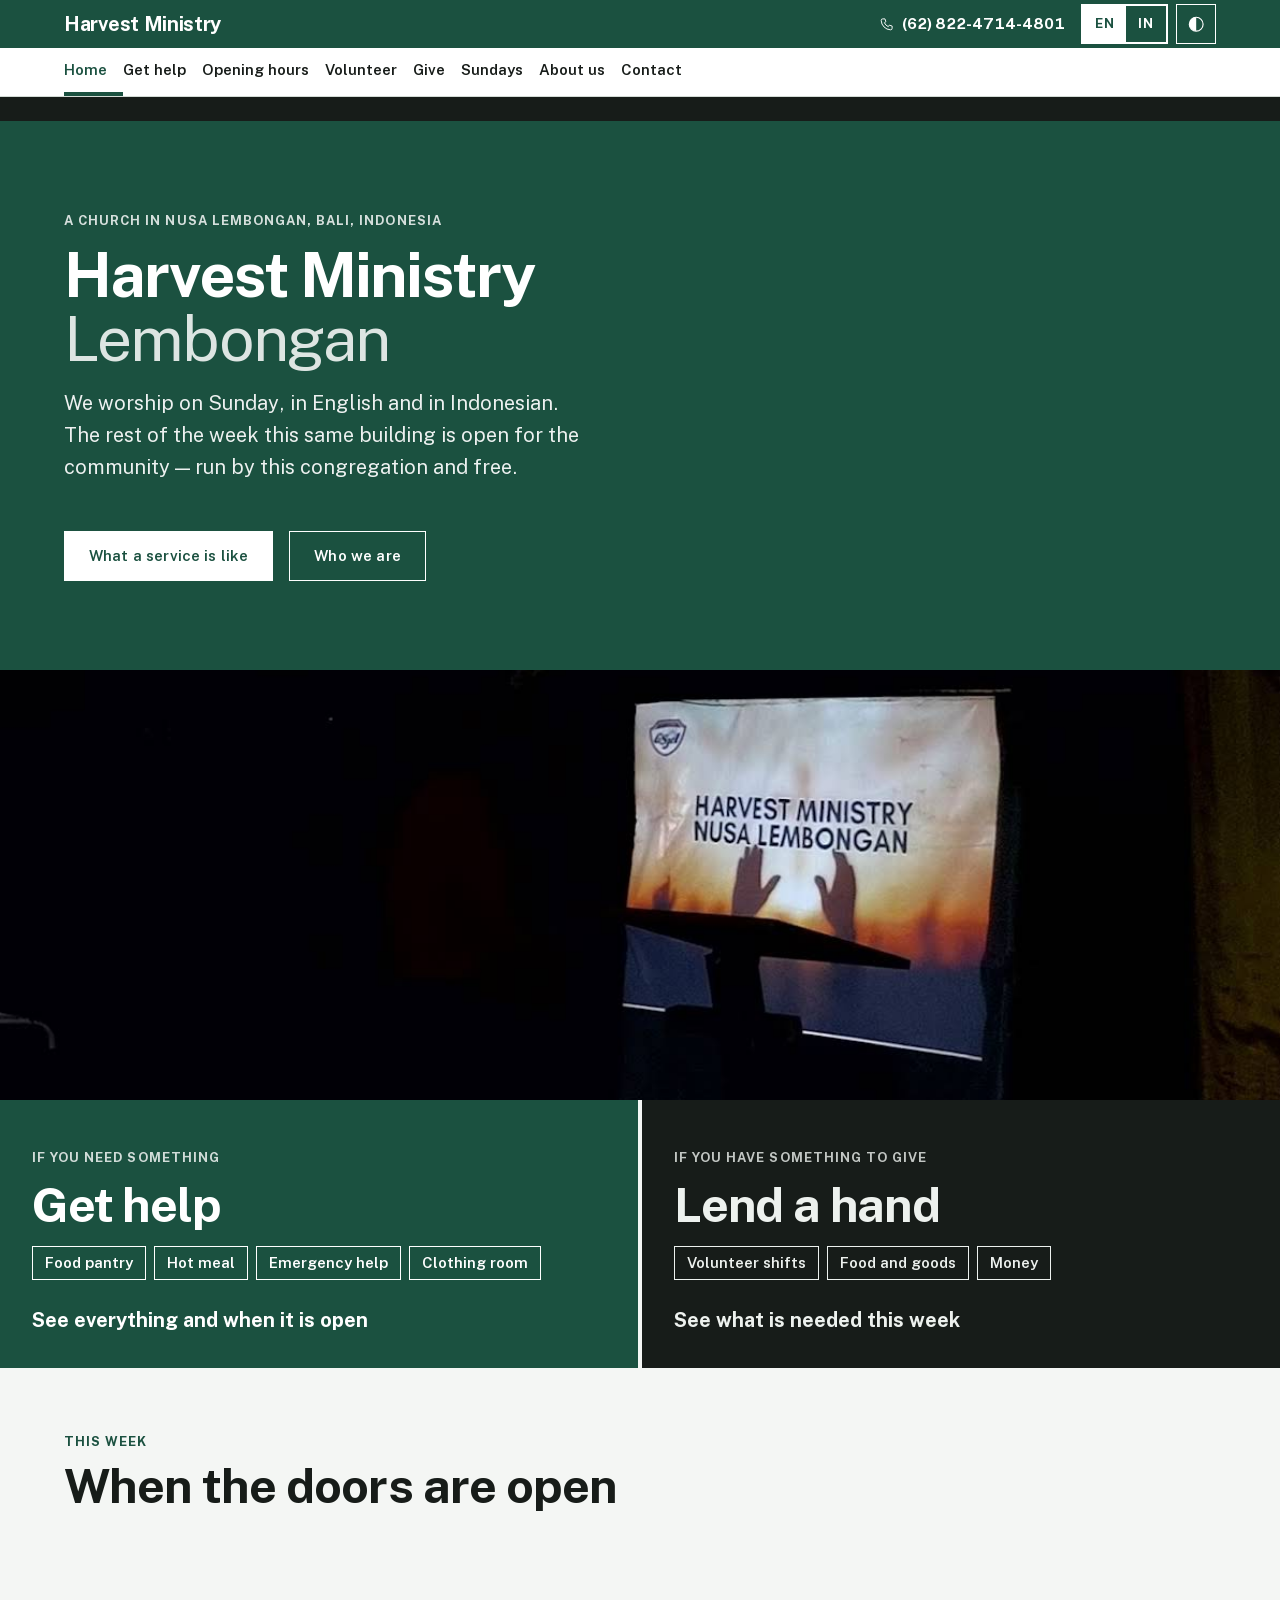
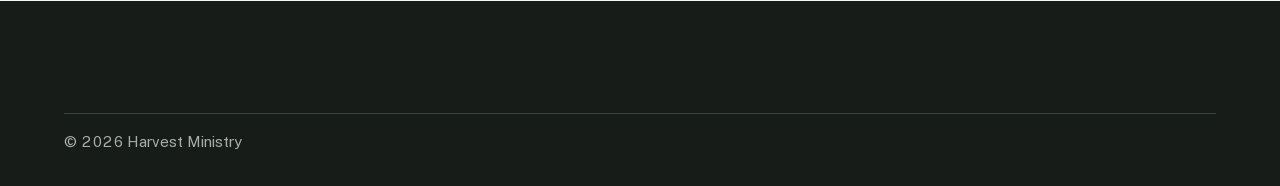
==== commit 1c32b4a2: "Add files via upload" ====
--- a/index.html
+++ b/index.html
@@ -3,8 +3,8 @@
 <head>
 <meta charset="utf-8">
 <meta name="viewport" content="width=device-width, initial-scale=1">
-<title>Harvest Ministry, Reading PA — worship in Bahasa and English, and open all week</title>
-<meta name="description" content="**A church in Nusa Lembongan, Bali, Indonesia.** Worship every Sunday at **8:00 PM**, in **Indonesian and English**. Throughout the week, we offer **English classes for children in Nusa Penida, recovery support, and emergency assistance**. **Who you are, where you come from, and whatever your background may be, you are welcome here. There are no labels, no judgments, and no barriers. Everyone is welcome.** ">
+<title>Harvest Ministry, Nusa Lembongan — worship in Bahasa and English, and open all week</title>
+<meta name="description" content="A church in Nusa Lembongan, Bali, Indonesia. Worship every Sunday, in Indonesian and English. Throughout the week, we offer community support and emergency assistance.">
 
 <link rel="preload" href="./core/fonts/publicsans-var.woff2" as="font" type="font/woff2" crossorigin>
 <link rel="stylesheet" href="./core/css/fonts.css">
@@ -24,7 +24,7 @@
 </head>
 
 <body>
-<a class="skip-link" href="#main" data-en="Skip to content" data-es="Ir al contenido">Skip to content</a>
+<a class="skip-link" href="#main" data-en="Skip to content" data-in="Ir al contenido">Skip to content</a>
 <svg class="icon-sprite" aria-hidden="true" focusable="false" width="0" height="0">
   <symbol id="i-contrast" viewBox="0 0 24 24"><circle cx="12" cy="12" r="9"/><path d="M12 3a9 9 0 0 0 0 18Z" fill="currentColor" stroke="none"/></symbol>
   <symbol id="i-menu" viewBox="0 0 24 24"><path d="M3 6h18M3 12h18M3 18h18"/></symbol>
@@ -46,10 +46,6 @@
   <symbol id="i-note" viewBox="0 0 24 24"><path d="M9 17V4l11-2v13"/><ellipse cx="6" cy="17.5" rx="3" ry="2.5"/><ellipse cx="17" cy="15.5" rx="3" ry="2.5"/></symbol>
 </svg>
 
-<!-- ── The masthead ──────────────────────────────────────────────────────
-     A painted sign in two tiers. The top one is the building — name, phone,
-     language. A phone number in the header is not decoration here: a lot of
-     the people this church serves would rather ring than read. -->
 <header class="masthead">
   <div class="masthead__bar">
     <div class="frame">
@@ -58,9 +54,10 @@
         <a class="masthead__phone" href="#" data-church-href="@tel">
           <svg class="icon" aria-hidden="true" focusable="false"><use href="#i-phone"/></svg><span data-church="phone">&nbsp;</span>
         </a>
-        <div class="lang-toggle" role="group" aria-label="Language / Idioma">
+        <!-- Tombol pilihan bahasa diubah dari ES ke IN -->
+        <div class="lang-toggle" role="group" aria-label="Language / Bahasa">
           <button type="button" data-lang="en" aria-pressed="true">EN</button>
-          <button type="button" data-lang="es" aria-pressed="false">ES</button>
+          <button type="button" data-lang="in" aria-pressed="false">IN</button>
         </div>
         <button class="theme-toggle" type="button" aria-label="Switch theme"><svg class="icon" aria-hidden="true" focusable="false"><use href="#i-contrast"/></svg></button>
       </div>
@@ -71,157 +68,82 @@
     <div class="frame">
       <button class="wayfinder-toggle" type="button" aria-expanded="false">
         <svg class="icon icon--menu" aria-hidden="true" focusable="false"><use href="#i-menu"/></svg><svg class="icon icon--close" aria-hidden="true" focusable="false"><use href="#i-close"/></svg>
-        <span data-en="Menu" data-es="Menú">Menu</span>
+        <span data-en="Menu" data-in="Menu">Menu</span>
       </button>
       <ul>
-        <li><a href="index.html" data-en="Home" data-es="Inicio">Home</a></li>
-        <li><a href="help.html" data-en="Get help" data-es="Buscar ayuda">Get help</a></li>
-        <li><a href="timetable.html" data-en="Opening hours" data-es="Horarios">Opening hours</a></li>
-        <li><a href="volunteer.html" data-en="Volunteer" data-es="Voluntariado">Volunteer</a></li>
-        <li><a href="give.html" data-en="Give" data-es="Donar">Give</a></li>
-        <li><a href="sundays.html" data-en="Sundays" data-es="Domingos">Sundays</a></li>
-        <li><a href="about.html" data-en="About us" data-es="Sobre nosotros">About us</a></li>
-        <li><a href="contact.html" data-en="Contact" data-es="Contacto">Contact</a></li>
+        <li><a href="index.html" data-en="Home" data-in="Beranda">Home</a></li>
+        <li><a href="help.html" data-en="Get help" data-in="Minta Bantuan">Get help</a></li>
+        <li><a href="timetable.html" data-en="Opening hours" data-in="Jam Buka">Opening hours</a></li>
+        <li><a href="volunteer.html" data-en="Volunteer" data-in="Relawan">Volunteer</a></li>
+        <li><a href="give.html" data-en="Give" data-in="Pemberian">Give</a></li>
+        <li><a href="sundays.html" data-en="Sundays" data-in="Ibadah Minggu">Sundays</a></li>
+        <li><a href="about.html" data-en="About us" data-in="Tentang Kami">About us</a></li>
+        <li><a href="contact.html" data-en="Contact" data-in="Kontak">Contact</a></li>
       </ul>
     </div>
   </nav>
 </header>
 
-<!-- The live board: what is open, right now, in the church's own timezone. -->
 <div class="status">
   <div class="frame" data-status></div>
 </div>
 
 <main id="main">
 
-  <!-- ── The board at the gate ────────────────────────────────────────────
-       The name, where it is, and when it worships, at the size of a painted
-       sign. Both languages are shown at once rather than one behind a switch:
-       a bilingual congregation's board carries both names, and setting the
-       second at 70% would be a statement about whose church it is. -->
   <section class="noticeboard">
     <div class="frame">
       <div class="noticeboard__say">
-      <p class="noticeboard__kicker" data-en="A church on Elm Street, Reading, Pennsylvania" data-es="Una iglesia en Elm Street, Reading, Pensilvania">A church on Elm Street, Reading, Pennsylvania</p>
+      <p class="noticeboard__kicker" data-en="A church in Nusa Lembongan, Bali, Indonesia" data-in="Sebuah Gereja di Nusa Lembongan, Bali, Indonesia">A church in Nusa Lembongan, Bali, Indonesia</p>
       <h1 class="noticeboard__name">
-        <span data-church="name">Commons Church</span>
-        <span class="noticeboard__also" data-church="nameEs">Iglesia Commons</span>
+        <span data-church="name">Harvest Ministry</span>
+        <span class="noticeboard__also" data-church="nameEs">Lembongan</span>
       </h1>
-      <p class="noticeboard__where" data-en="We worship on Sunday, in English and in Spanish. The rest of the week this same building is a food pantry, a classroom and a legal clinic — run by this congregation, open to anybody in the city, and free." data-es="Adoramos los domingos, en inglés y en español. El resto de la semana este mismo edificio es una despensa, un aula y una clínica legal: a cargo de esta congregación, abierto a cualquier persona de la ciudad y gratuito.">We worship on Sunday, in English and in Spanish. The rest of the week this same building is a food pantry, a classroom and a legal clinic — run by this congregation, open to anybody in the city, and free.</p>
+      <p class="noticeboard__where" data-en="We worship on Sunday, in English and in Indonesian. The rest of the week this same building is open for the community — run by this congregation and free." data-in="Kami beribadah pada hari Minggu, dalam bahasa Inggris dan Bahasa Indonesia. Selebihnya bangunan ini terbuka untuk melayani masyarakat secara gratis.">We worship on Sunday, in English and in Indonesian. The rest of the week this same building is open for the community — run by this congregation and free.</p>
       <p class="noticeboard__acts row">
-        <a class="btn" href="sundays.html" data-en="What a service is like" data-es="Cómo es un culto">What a service is like</a>
-        <a class="btn btn--ghost" href="about.html" data-en="Who we are" data-es="Quiénes somos">Who we are</a>
+        <a class="btn" href="sundays.html" data-en="What a service is like" data-in="Seperti apa ibadah kami">What a service is like</a>
+        <a class="btn btn--ghost" href="about.html" data-en="Who we are" data-in="Siapa kami">Who we are</a>
       </p>
       </div>
       <div data-board></div>
     </div>
   </section>
 
-  <!-- The building itself, letterbox, no text over it. It is here because the
-       template had no photograph anywhere and read as a government form. -->
   <picture class="frieze">
     <source type="image/avif" srcset="assets/img/frieze.avif">
     <img src="assets/img/frieze.jpg" data-slot="frieze" width="2000" height="520" fetchpriority="high"
-         alt="A red-and-white church with a steeple on a town street corner">
+         alt="Harvest Ministry Nusa Lembongan">
   </picture>
 
   <div class="doorways">
     <a class="door door--help" href="help.html">
-      <span class="door__eyebrow" data-en="If you need something" data-es="Si necesita algo">If you need something</span>
-      <span class="door__title" data-en="Get help" data-es="Buscar ayuda">Get help</span>
+      <span class="door__eyebrow" data-en="If you need something" data-in="Jika Anda memerlukan bantuan">If you need something</span>
+      <span class="door__title" data-en="Get help" data-in="Minta Bantuan">Get help</span>
       <ul class="door__list">
-        <li data-en="Food" data-es="Comida">Food</li>
-        <li data-en="English classes" data-es="Clases de inglés">English classes</li>
-        <li data-en="Help with bills" data-es="Ayuda con facturas">Help with bills</li>
-        <li data-en="Clothes" data-es="Ropa">Clothes</li>
-        <li data-en="Recovery" data-es="Recuperación">Recovery</li>
-        <li data-en="Legal clinic" data-es="Clínica legal">Legal clinic</li>
+        <li data-en="Food pantry" data-in="Pelayanan Sembako">Food pantry</li>
+        <li data-en="Hot meal" data-in="Makanan Hangat">Hot meal</li>
+        <li data-en="Emergency help" data-in="Bantuan Darurat">Emergency help</li>
+        <li data-en="Clothing room" data-in="Ropero / Pakaian">Clothing room</li>
       </ul>
-      <span class="door__go" data-en="See everything and when it is open" data-es="Ver todo y sus horarios">See everything and when it is open</span>
+      <span class="door__go" data-en="See everything and when it is open" data-in="Lihat semua jadwal buka">See everything and when it is open</span>
     </a>
 
     <a class="door door--give" href="volunteer.html">
-      <span class="door__eyebrow" data-en="If you have something to give" data-es="Si tiene algo que dar">If you have something to give</span>
-      <span class="door__title" data-en="Lend a hand" data-es="Echar una mano">Lend a hand</span>
+      <span class="door__eyebrow" data-en="If you have something to give" data-in="Jika Anda ingin berbagi">If you have something to give</span>
+      <span class="door__title" data-en="Lend a hand" data-in="Ulurkan Tangan">Lend a hand</span>
       <ul class="door__list">
-        <li data-en="Volunteer shifts" data-es="Turnos de voluntariado">Volunteer shifts</li>
-        <li data-en="Food and goods" data-es="Comida y artículos">Food and goods</li>
-        <li data-en="Money" data-es="Dinero">Money</li>
-        <li data-en="Drive the van" data-es="Conducir la camioneta">Drive the van</li>
+        <li data-en="Volunteer shifts" data-in="Jadwal Relawan">Volunteer shifts</li>
+        <li data-en="Food and goods" data-in="Makanan &amp; Barang">Food and goods</li>
+        <li data-en="Money" data-in="Donasi Dana">Money</li>
       </ul>
-      <span class="door__go" data-en="See what is needed this week" data-es="Ver qué se necesita esta semana">See what is needed this week</span>
+      <span class="door__go" data-en="See what is needed this week" data-in="Lihat kebutuhan minggu ini">See what is needed this week</span>
     </a>
   </div>
 
   <section class="band" data-reveal>
     <div class="frame">
-      <p class="band__label" data-en="This week" data-es="Esta semana">This week</p>
-      <h2 class="band__title" data-en="When the doors are open" data-es="Cuándo abrimos">When the doors are open</h2>
+      <p class="band__label" data-en="This week" data-in="Minggu ini">This week</p>
+      <h2 class="band__title" data-en="When the doors are open" data-in="Jam Buka Pintu">When the doors are open</h2>
       <div data-timetable></div>
-      <p style="margin-block-start:var(--s-5);font-size:var(--t-sm);color:var(--fg-muted)"
-         data-en="Closed on federal holidays. If the schools are closed for snow, so are we — check the phone message." data-es="Cerrado en días feriados federales. Si las escuelas cierran por nieve, nosotros también; escuche el mensaje del teléfono.">Closed on federal holidays. If the schools are closed for snow, so are we — check the phone message.</p>
-    </div>
-  </section>
-
-  <section class="band band--tint" data-reveal>
-    <div class="frame">
-      <p class="band__label" data-en="Before you come" data-es="Antes de venir">Before you come</p>
-      <h2 class="band__title" data-en="Three things we want you to know" data-es="Tres cosas que queremos que sepa">Three things we want you to know</h2>
-      <div class="plainly">
-        <div>
-          <h3 data-en="No paperwork" data-es="Sin papeleo">No paperwork</h3>
-          <p data-en="No ID, no proof of address, no proof of income for the pantry, the clothing room or the meal. Bring the bill for help with bills — that is all." data-es="Sin identificación, sin comprobante de domicilio ni de ingresos para la despensa, el ropero o la cena. Para ayuda con facturas, traiga la factura; eso es todo.">No ID, no proof of address, no proof of income for the pantry, the clothing room or the meal. Bring the bill for help with bills — that is all.</p>
-        </div>
-        <div>
-          <h3 data-en="No questions about status" data-es="No preguntamos por el estatus">No questions about status</h3>
-          <p data-en="We do not ask about immigration status, we do not record it, and we have never given information about anyone who came here to anyone who asked for it." data-es="No preguntamos por el estatus migratorio, no lo registramos y nunca hemos dado información sobre quien viene aquí a nadie que la haya pedido.">We do not ask about immigration status, we do not record it, and we have never given information about anyone who came here to anyone who asked for it.</p>
-        </div>
-        <div>
-          <h3 data-en="Nothing is expected of you" data-es="No se espera nada de usted">Nothing is expected of you</h3>
-          <p data-en="Nothing here requires you to attend anything, believe anything or sit through anything. If you want to talk about faith, ask — and if you do not, nobody will raise it." data-es="Nada de esto exige asistir a nada, creer nada ni aguantar nada. Si quiere hablar de fe, pregunte; y si no, nadie lo mencionará.">Nothing here requires you to attend anything, believe anything or sit through anything. If you want to talk about faith, ask — and if you do not, nobody will raise it.</p>
-        </div>
-      </div>
-    </div>
-  </section>
-
-  <section class="band band--ink" data-reveal>
-    <div class="frame">
-      <p class="band__label" data-en="Last year" data-es="El año pasado">Last year</p>
-      <h2 class="band__title" data-en="Last year in this building" data-es="El año pasado en este edificio">Last year in this building</h2>
-      <div data-impact></div>
-      <p style="margin-block-start:var(--s-6);opacity:.85;font-size:var(--t-sm)"
-         data-en="Counted from the sign-in sheets, not estimated. The full accounts are published every March and anyone may ask for them." data-es="Contado con las hojas de registro, no estimado. Las cuentas completas se publican cada marzo y cualquiera puede pedirlas.">Counted from the sign-in sheets, not estimated. The full accounts are published every March and anyone may ask for them.</p>
-    </div>
-  </section>
-
-  <section class="band" data-reveal>
-    <div class="frame">
-      <p class="band__label" data-en="Right now" data-es="Ahora mismo">Right now</p>
-      <h2 class="band__title" data-en="What the shelves are short of" data-es="Lo que falta en los estantes">What the shelves are short of</h2>
-      <div data-needs></div>
-      <p class="row" style="margin-block-start:var(--s-6)">
-        <a class="btn" href="give.html" data-en="How to drop things off" data-es="Cómo entregar donaciones">How to drop things off</a>
-        <a class="btn btn--ghost" href="volunteer.html" data-en="Volunteer instead" data-es="Ser voluntario">Volunteer instead</a>
-      </p>
-    </div>
-  </section>
-
-  <section class="band band--tint" data-reveal>
-    <div class="frame">
-      <div class="helpdesk">
-        <div>
-          <p class="band__label" data-en="Sundays" data-es="Domingos">Sundays</p>
-          <h2 class="band__title" data-en="What a Sunday looks like" data-es="Cómo es un domingo">What a Sunday looks like</h2>
-          <p data-en="About seventy-five minutes: singing, a reading, a talk, prayers, and coffee afterwards for as long as anybody wants it. The nine o’clock is in English and the eleven is in Spanish; they are the same service, not a main one and a translation." data-es="Unos setenta y cinco minutos: cantos, una lectura, una prédica, oraciones y café después, todo el tiempo que haga falta. El de las nueve es en inglés y el de las once en español; son el mismo culto, no uno principal y una traducción.">About seventy-five minutes: singing, a reading, a talk, prayers, and coffee afterwards for as long as anybody wants it. The nine o&rsquo;clock is in English and the eleven is in Spanish; they are the same service, not a main one and a translation.</p>
-          <p style="margin-block-start:var(--s-4)" data-en="Nobody who uses anything else in this building is expected to come, and nobody who comes is ever asked what they used." data-es="No se espera que quien usa los demás servicios de este edificio venga, y a quien viene nunca se le pregunta qué servicios usó.">Nobody who uses anything else in this building is expected to come, and nobody who comes is ever asked what they used.</p>
-          <p style="margin-block-start:var(--s-5)">
-            <a class="btn" href="sundays.html" data-en="What a service is like" data-es="Cómo es un culto">What a service is like</a>
-          </p>
-        </div>
-        <div>
-          <div data-services></div>
-        </div>
-      </div>
     </div>
   </section>
 
@@ -229,44 +151,8 @@
 
 <footer class="signoff">
   <div class="frame">
-    <div class="signoff__grid">
-      <div>
-        <h2 data-en="The building" data-es="El edificio">The building</h2>
-        <p data-church="@address">&nbsp;</p>
-        <p style="margin-block-start:var(--s-2)">
-          <a class="with-icon" href="#" data-church-href="@maps" data-en="Directions and parking" data-es="Cómo llegar y estacionamiento">Directions and parking</a>
-        </p>
-      </div>
-      <div>
-        <h2 data-en="Reach a person" data-es="Hablar con alguien">Reach a person</h2>
-        <ul>
-          <li><a class="with-icon" href="#" data-church-href="@tel"><svg class="icon" aria-hidden="true" focusable="false"><use href="#i-phone"/></svg><span data-church="phone">&nbsp;</span></a></li>
-          <li><a class="with-icon" href="#" data-church-href="@email"><svg class="icon" aria-hidden="true" focusable="false"><use href="#i-mail"/></svg><span data-church="email">&nbsp;</span></a></li>
-          <li data-en="Office: Tuesday to Thursday, 9–4" data-es="Oficina: martes a jueves, 9–4">Office: Tuesday to Thursday, 9–4</li>
-        </ul>
-      </div>
-      <div>
-        <h2 data-en="Sections" data-es="Secciones">Sections</h2>
-        <ul>
-          <li><a href="help.html" data-en="Get help" data-es="Buscar ayuda">Get help</a></li>
-          <li><a href="timetable.html" data-en="Opening hours" data-es="Horarios">Opening hours</a></li>
-          <li><a href="volunteer.html" data-en="Volunteer" data-es="Voluntariado">Volunteer</a></li>
-          <li><a href="give.html" data-en="Give" data-es="Donar">Give</a></li>
-          <li><a href="sundays.html" data-en="Sundays" data-es="Domingos">Sundays</a></li>
-          <li><a href="about.html" data-en="About us" data-es="Sobre nosotros">About us</a></li>
-          <li><a href="contact.html" data-en="Contact" data-es="Contacto">Contact</a></li>
-        </ul>
-      </div>
-      <div>
-        <h2 data-en="Plainly" data-es="Con claridad">Plainly</h2>
-        <p data-en="Everything here is free. We never ask about immigration status. You do not have to be a Christian, or become one, to use anything on this site." data-es="Todo aquí es gratuito. Nunca preguntamos por el estatus migratorio. No hace falta ser cristiano, ni llegar a serlo, para usar nada de lo que ofrecemos.">Everything here is free. We never ask about immigration status. You do not have to be a Christian, or become one, to use anything on this site.</p>
-      </div>
-    </div>
-
     <p class="signoff__note">
       <span>&copy; <span data-church="@year">2026</span> <span data-church="name">&nbsp;</span></span>
-      <span>Commons — <span data-en="a free template from" data-es="una plantilla gratuita de">a free template from</span>
-        <a href="https://churchcreation.com/templates/commons/">ChurchCreation</a></span>
     </p>
   </div>
 </footer>
@@ -287,4 +173,4 @@
   initReveal();
 </script>
 </body>
-</html>
+</html>
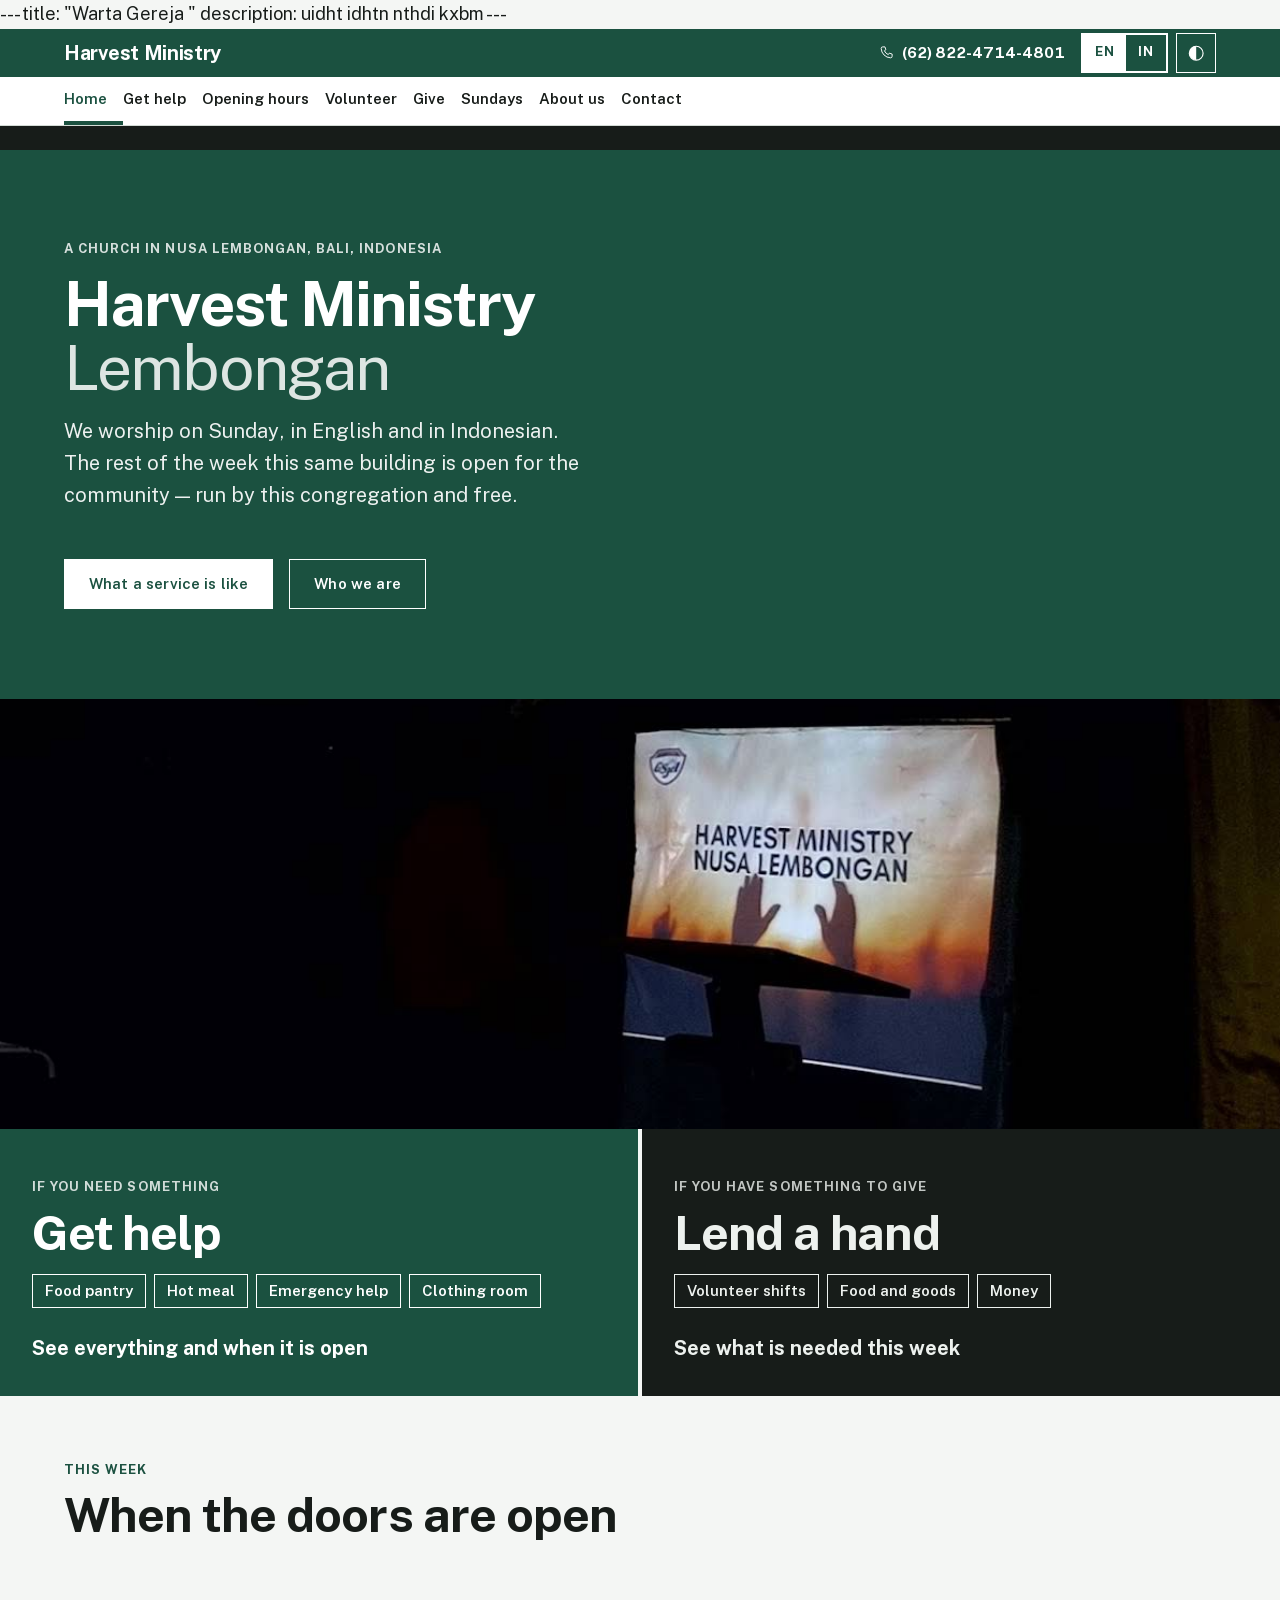
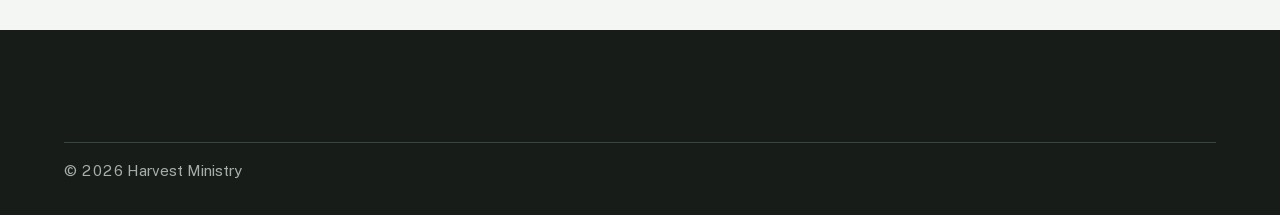
==== commit b49f39c4: "Update Halaman Website “home”" ====
--- a/index.html
+++ b/index.html
@@ -1,3 +1,7 @@
+---
+title: "Warta Gereja "
+description: uidht idhtn nthdi kxbm
+---
 <!doctype html>
 <html lang="en">
 <head>
@@ -21,6 +25,7 @@
   const l = localStorage.getItem('lang');
   if (l) document.documentElement.lang = l;
 </script>
+<script src="https://identity.netlify.com/v1/netlify-identity-widget.js"></script> 
 </head>
 
 <body>
@@ -72,10 +77,10 @@
       </button>
       <ul>
         <li><a href="index.html" data-en="Home" data-in="Beranda">Home</a></li>
-        <li><a href="help.html" data-en="Get help" data-in="Minta Bantuan">Get help</a></li>
+        <li><a href="help.html" data-en="Get help" data-in="Bantuan">Get help</a></li>
         <li><a href="timetable.html" data-en="Opening hours" data-in="Jam Buka">Opening hours</a></li>
         <li><a href="volunteer.html" data-en="Volunteer" data-in="Relawan">Volunteer</a></li>
-        <li><a href="give.html" data-en="Give" data-in="Pemberian">Give</a></li>
+        <li><a href="give.html" data-en="Give" data-in="Donasi">Give</a></li>
         <li><a href="sundays.html" data-en="Sundays" data-in="Ibadah Minggu">Sundays</a></li>
         <li><a href="about.html" data-en="About us" data-in="Tentang Kami">About us</a></li>
         <li><a href="contact.html" data-en="Contact" data-in="Kontak">Contact</a></li>
@@ -172,5 +177,16 @@
   initCommons(config);
   initReveal();
 </script>
+<script>
+  if (window.netlifyIdentity) {
+    window.netlifyIdentity.on("init", user => {
+      if (!user) {
+        window.netlifyIdentity.on("login", () => {
+          document.location.reload();
+        });
+      }
+    });
+  }
+</script>
 </body>
-</html>+</html>
